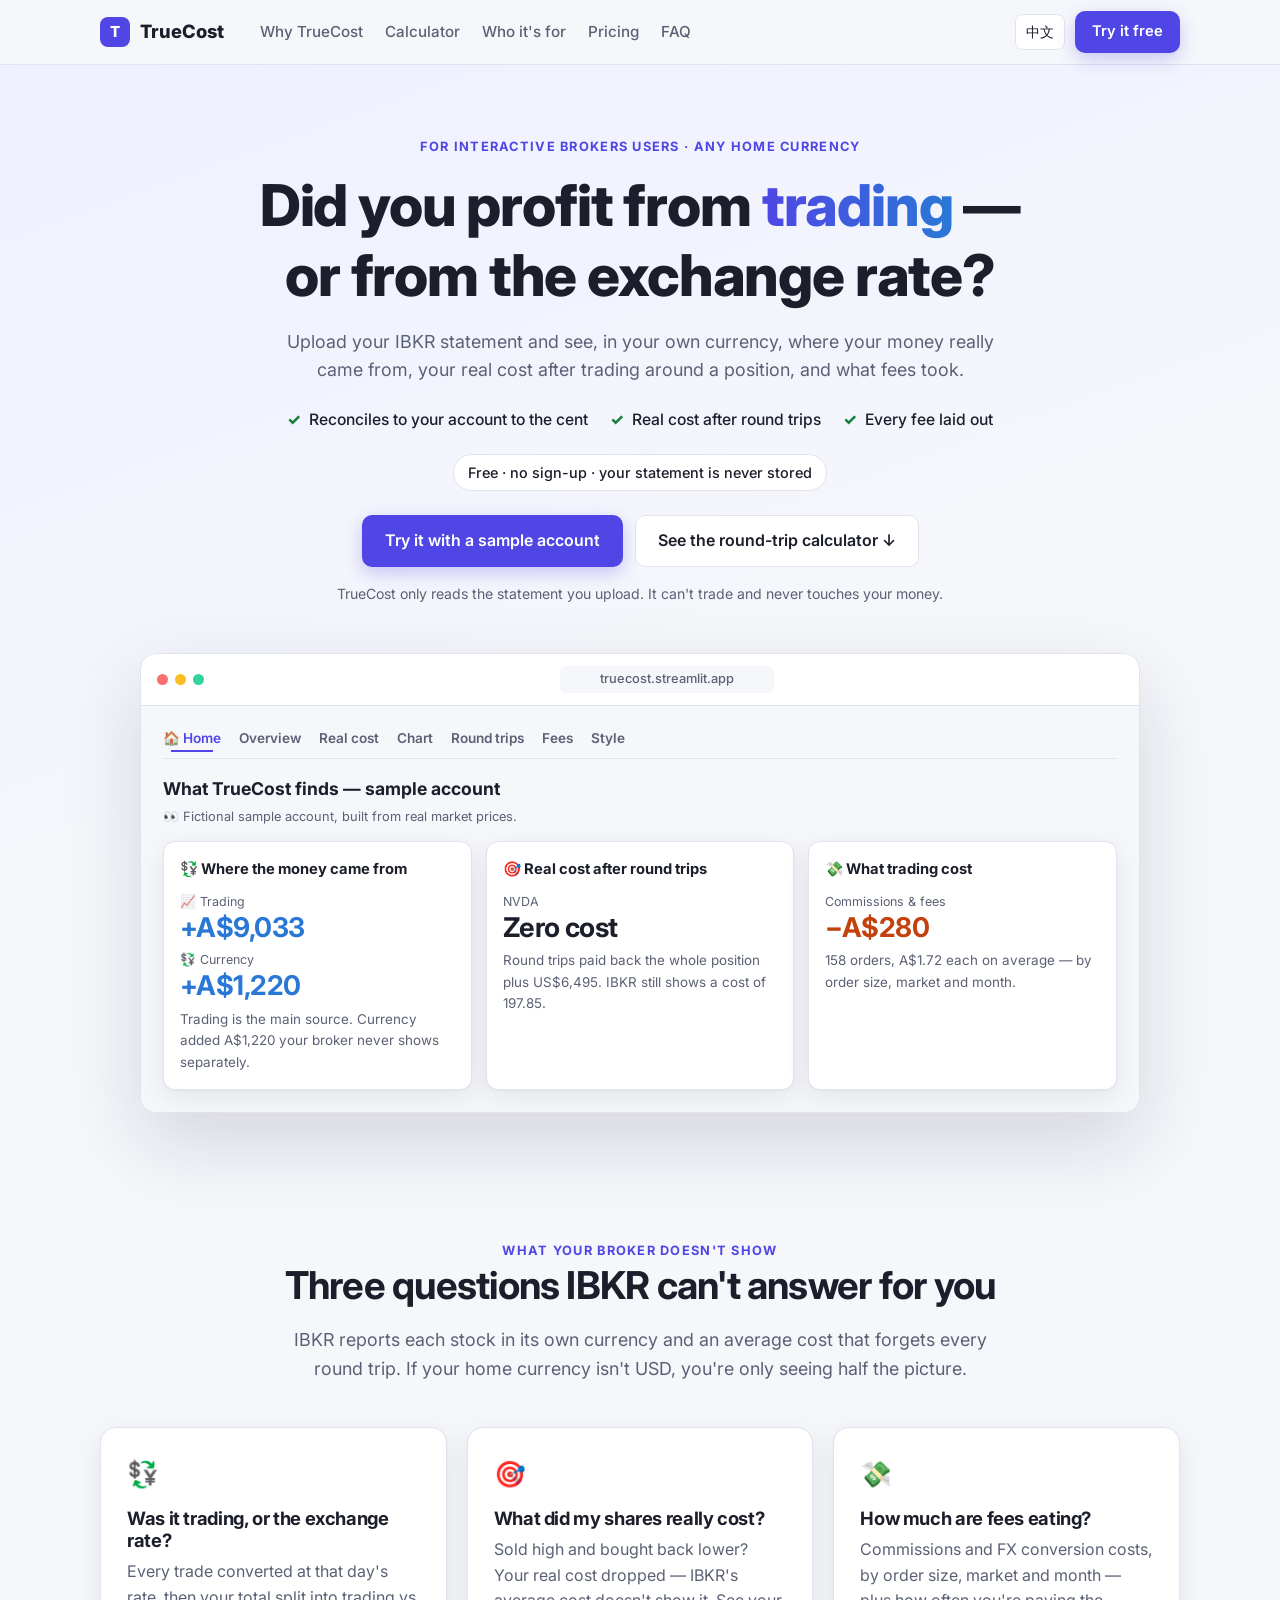
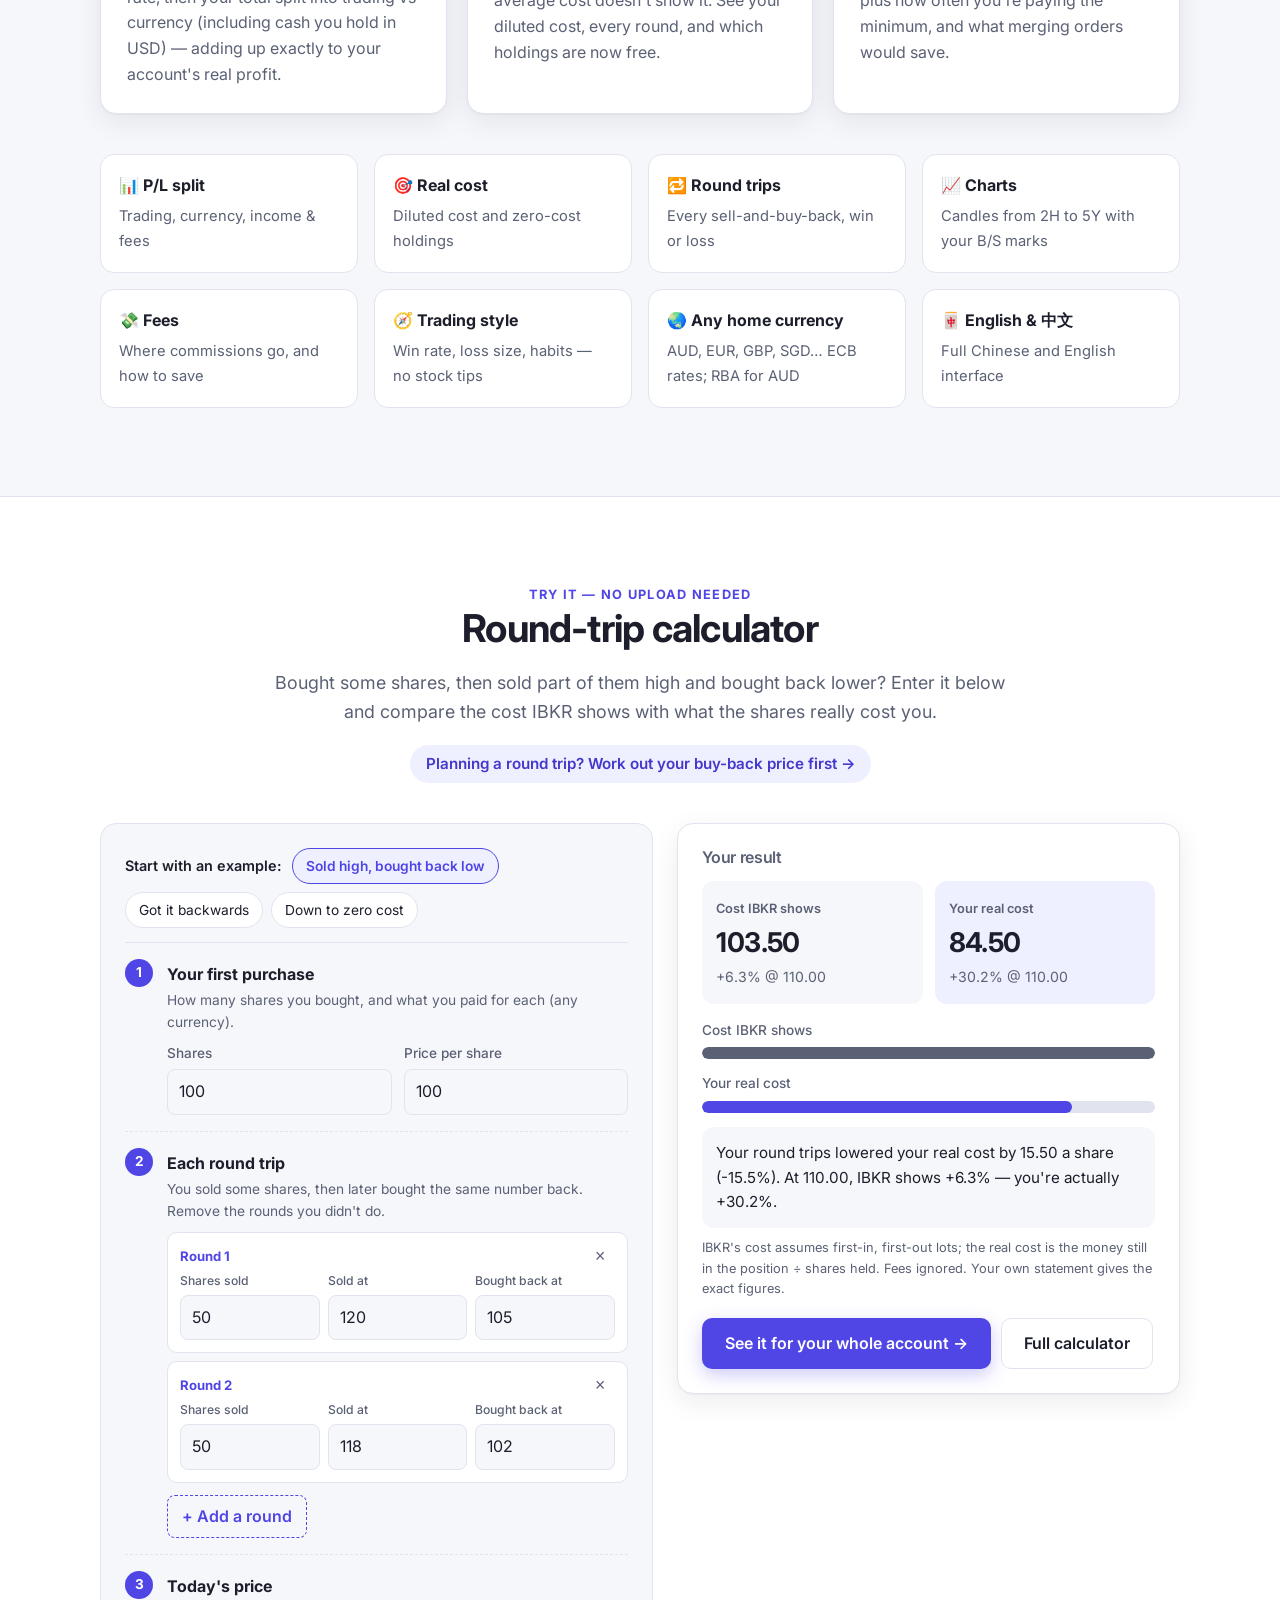
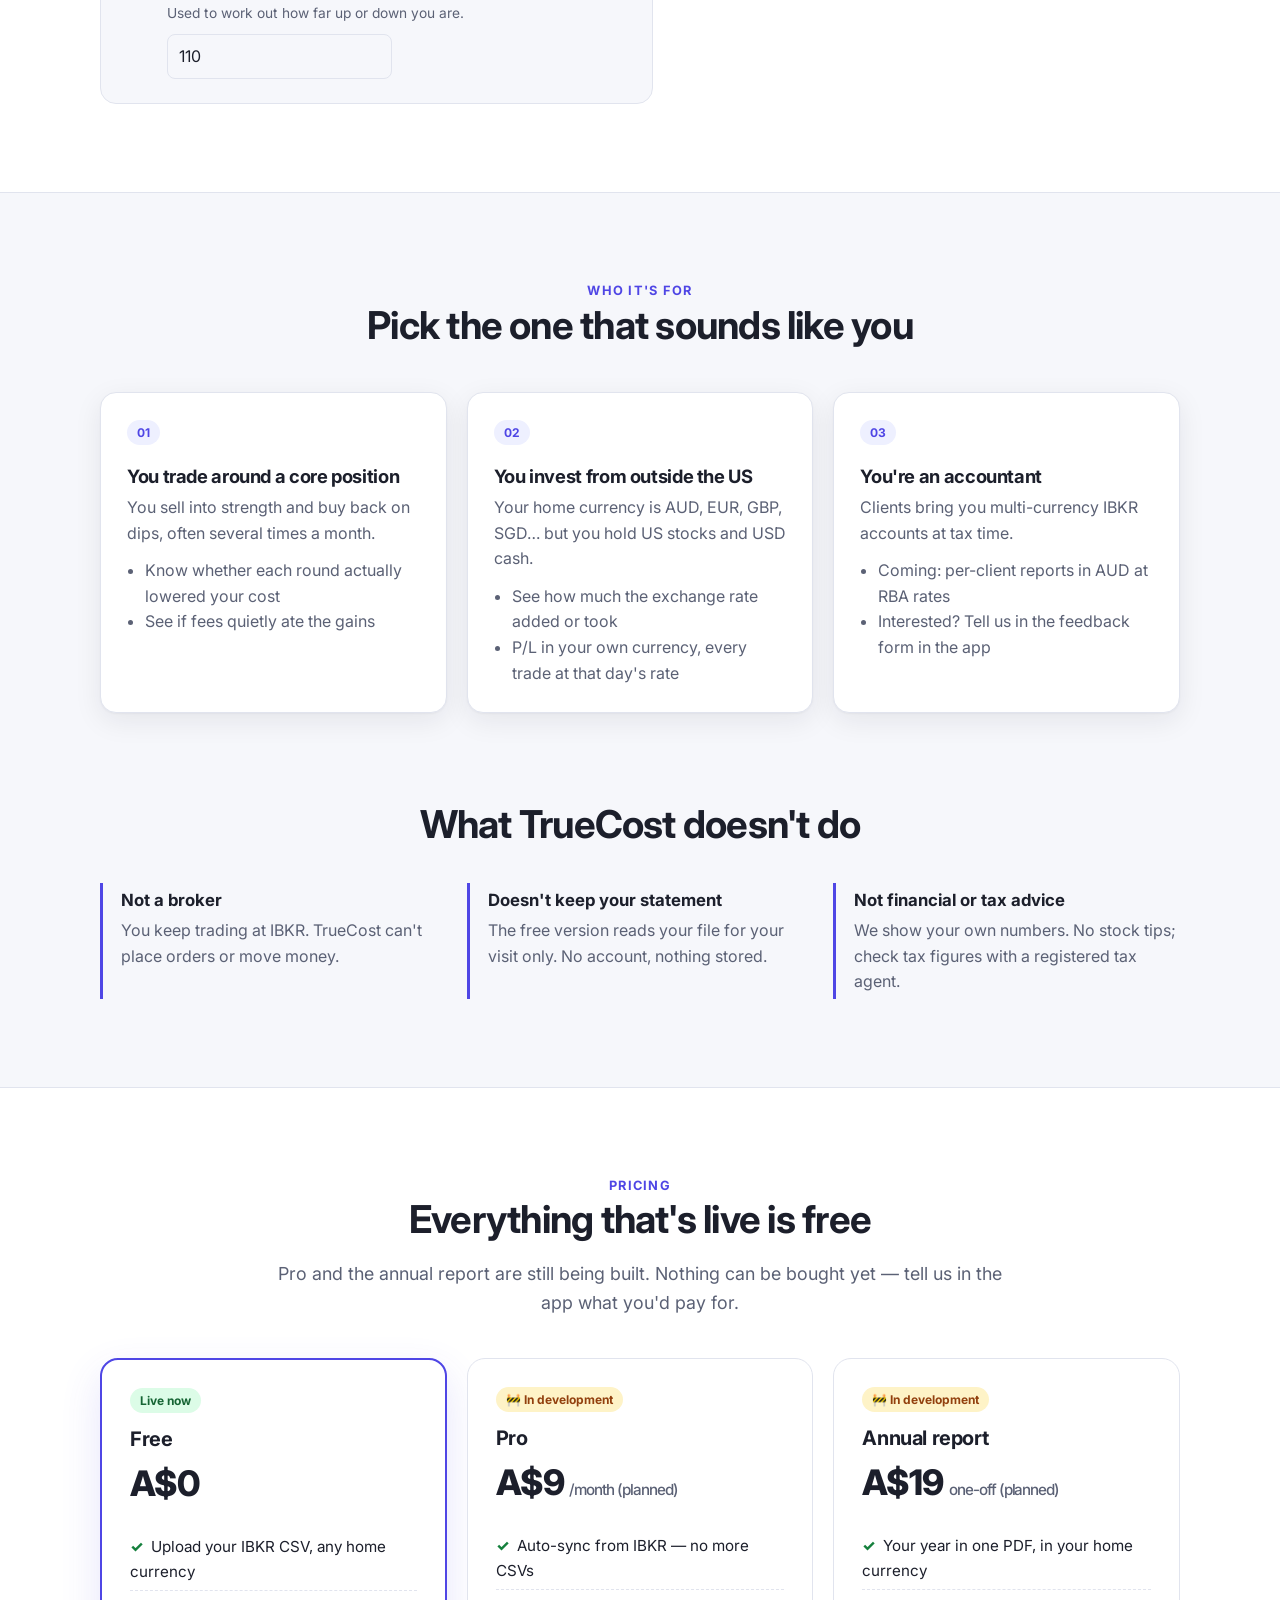
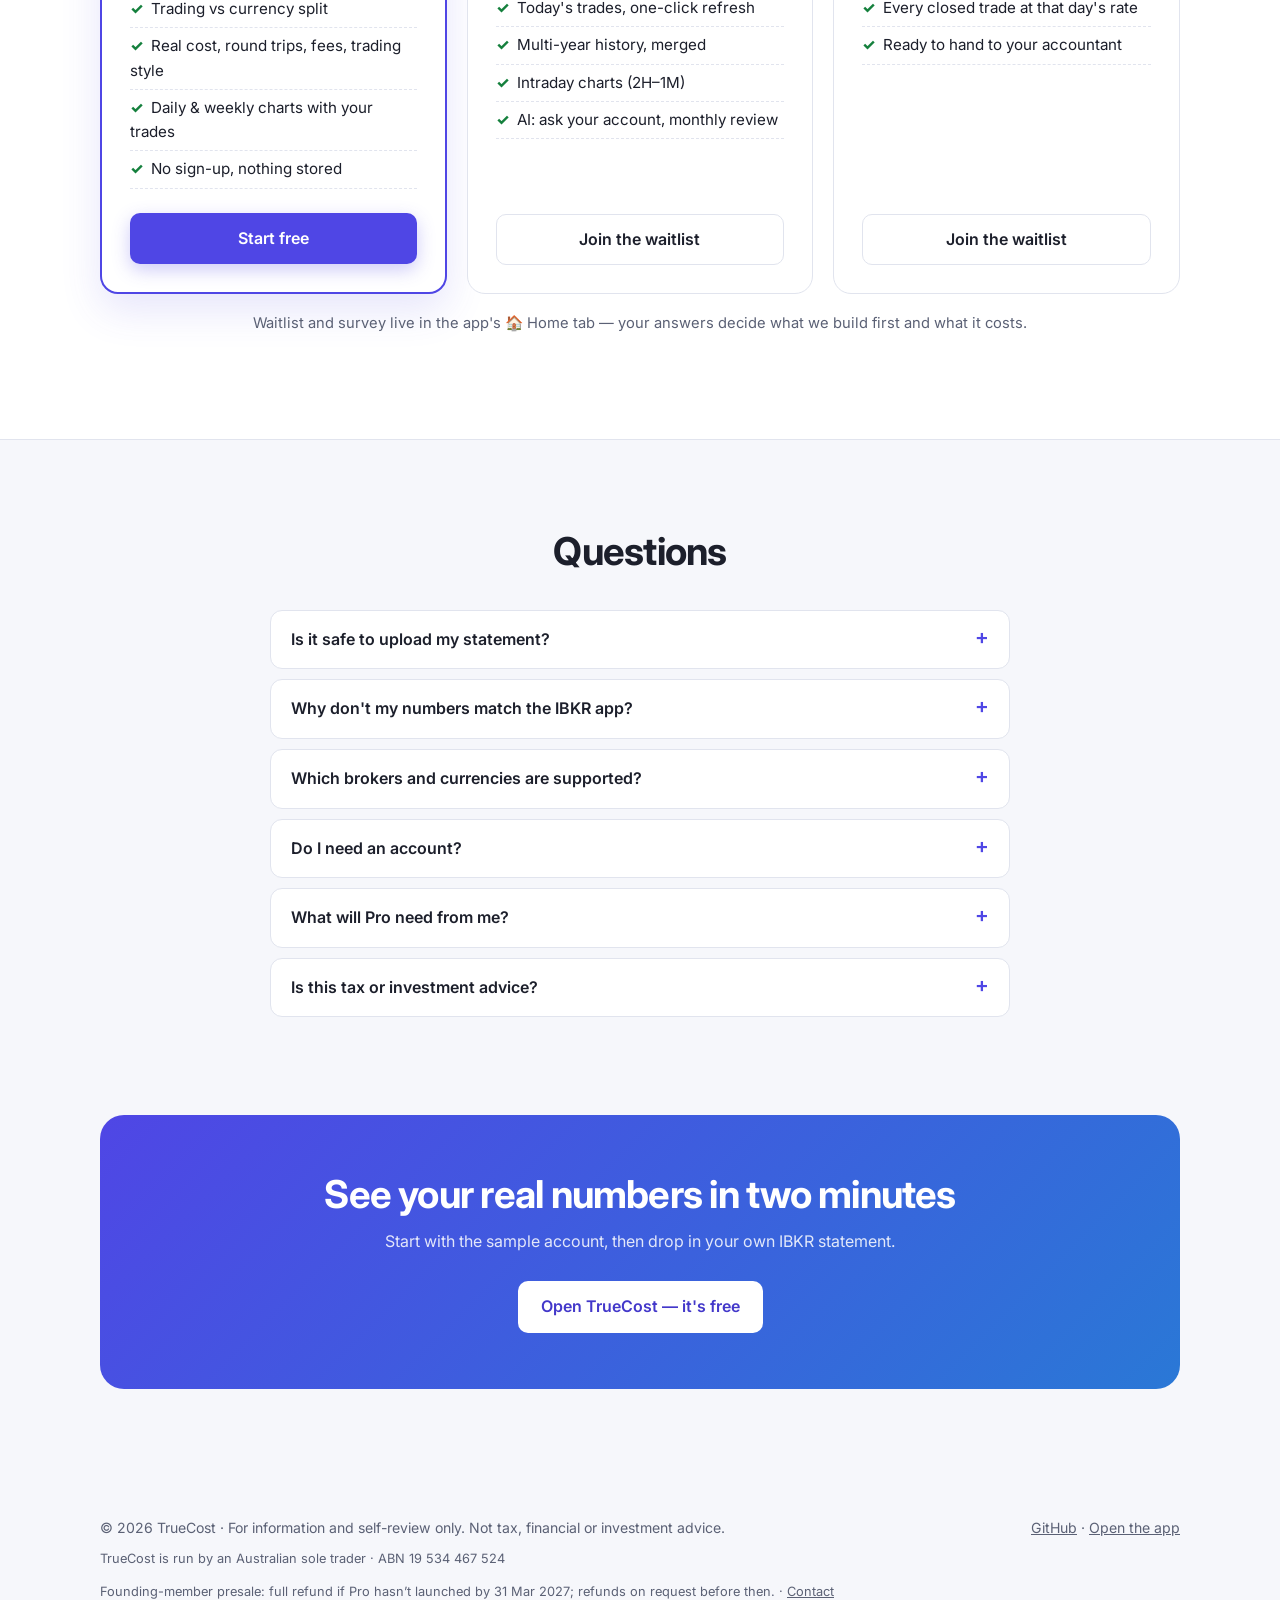
==== docs/index.html @ ea911478 "Site footer: seller ABN, presale refund terms and contact link Co-Authored-By: Claude Opus 5.5 <nore" ====
<!doctype html>
<html lang="en">
<head>
<meta charset="utf-8">
<meta name="viewport" content="width=device-width, initial-scale=1">
<title>TrueCost — your real IBKR profit, in your own currency</title>
<meta name="description" content="Upload your Interactive Brokers statement and see, in your home currency, whether your profit came from trading or the exchange rate, your real cost after trading around a position, and what fees cost you. Free, no sign-up.">
<link rel="icon" href="data:image/svg+xml,<svg xmlns='http://www.w3.org/2000/svg' viewBox='0 0 100 100'><rect width='100' height='100' rx='22' fill='%234f46e5'/><text x='50' y='68' font-size='54' font-family='Arial' font-weight='700' fill='white' text-anchor='middle'>T</text></svg>">
<link rel="preconnect" href="https://fonts.googleapis.com">
<link rel="preconnect" href="https://fonts.gstatic.com" crossorigin>
<link href="https://fonts.googleapis.com/css2?family=Inter:wght@400;500;600;700;800&display=swap" rel="stylesheet">
<link rel="stylesheet" href="style.css">
</head>
<body>

<nav>
  <div class="wrap">
    <a class="logo" href="#"><i>T</i>TrueCost</a>
    <div class="links">
      <a href="#why" data-t="nav_why"></a>
      <a href="#calculator" data-t="nav_calc"></a>
      <a href="#who" data-t="nav_who"></a>
      <a href="#pricing" data-t="nav_pricing"></a>
      <a href="#faq" data-t="nav_faq"></a>
    </div>
    <div class="nav-right">
      <button class="lang" id="lang" type="button" aria-label="Language">中文</button>
      <a class="btn btn-primary btn-sm app-link" href="https://truecost.streamlit.app" data-t="nav_cta"></a>
    </div>
  </div>
</nav>

<header class="hero center">
  <div class="wrap">
    <div class="eyebrow reveal" data-t="hero_eyebrow"></div>
    <h1 class="reveal" data-t="hero_title" data-html></h1>
    <p class="lead reveal" data-t="hero_sub"></p>
    <ul class="checks reveal">
      <li data-t="hero_c1"></li><li data-t="hero_c2"></li><li data-t="hero_c3"></li>
    </ul>
    <div class="badge reveal" data-t="hero_badge"></div>
    <div class="cta reveal">
      <a class="btn btn-primary app-link" href="https://truecost.streamlit.app" data-t="hero_cta"></a>
      <a class="btn btn-ghost" href="#calculator" data-t="hero_cta2"></a>
    </div>
    <div class="trust reveal" data-t="hero_trust"></div>

    <div class="mock reveal" aria-label="TrueCost screenshot">
      <div class="mock-bar"><span></span><span></span><span></span><b>truecost.streamlit.app</b></div>
      <div class="mock-body">
        <div class="mock-tabs"><span class="on" data-t="m_home"></span><span data-t="m_t1"></span><span data-t="m_t2"></span>
          <span data-t="m_t3"></span><span data-t="m_t4"></span><span data-t="m_t5"></span><span data-t="m_t6"></span></div>
        <div class="mock-title" data-t="m_title"></div>
        <div class="mock-note" data-t="m_note"></div>
        <div class="grid3">
          <div class="mcard float">
            <h4 data-t="m_c1"></h4>
            <div class="mlabel" data-t="m_trading"></div>
            <div class="mvalue pos"><span class="count" data-to="9033" data-prefix="+A$"></span></div>
            <div class="mlabel" data-t="m_fx"></div>
            <div class="mvalue pos"><span class="count" data-to="1220" data-prefix="+A$"></span></div>
            <div class="mtext" data-t="m_c1_line"></div>
          </div>
          <div class="mcard float" style="animation-delay:-2s">
            <h4 data-t="m_c2"></h4>
            <div class="mlabel">NVDA</div>
            <div class="mvalue" data-t="m_zero"></div>
            <div class="mtext" data-t="m_c2_line"></div>
          </div>
          <div class="mcard float" style="animation-delay:-4s">
            <h4 data-t="m_c3"></h4>
            <div class="mlabel" data-t="m_fees"></div>
            <div class="mvalue neg"><span class="count" data-to="280" data-prefix="−A$"></span></div>
            <div class="mtext" data-t="m_c3_line"></div>
          </div>
        </div>
      </div>
    </div>
  </div>
</header>

<section id="why">
  <div class="wrap center">
    <div class="eyebrow reveal" data-t="why_eyebrow"></div>
    <h2 class="reveal" data-t="why_title"></h2>
    <p class="lead reveal" data-t="why_sub"></p>
  </div>
  <div class="wrap">
    <div class="cards">
      <div class="card reveal"><div class="ico">💱</div><h3 data-t="p1_t"></h3><p data-t="p1_d"></p></div>
      <div class="card reveal"><div class="ico">🎯</div><h3 data-t="p2_t"></h3><p data-t="p2_d"></p></div>
      <div class="card reveal"><div class="ico">💸</div><h3 data-t="p3_t"></h3><p data-t="p3_d"></p></div>
    </div>
    <div class="feat reveal">
      <div><b data-t="f1_t"></b><span data-t="f1_d"></span></div>
      <div><b data-t="f2_t"></b><span data-t="f2_d"></span></div>
      <div><b data-t="f3_t"></b><span data-t="f3_d"></span></div>
      <div><b data-t="f4_t"></b><span data-t="f4_d"></span></div>
      <div><b data-t="f5_t"></b><span data-t="f5_d"></span></div>
      <div><b data-t="f6_t"></b><span data-t="f6_d"></span></div>
      <div><b data-t="f7_t"></b><span data-t="f7_d"></span></div>
      <div><b data-t="f8_t"></b><span data-t="f8_d"></span></div>
    </div>
  </div>
</section>

<section id="calculator" style="background: var(--card); border-top: 1px solid var(--line); border-bottom: 1px solid var(--line);">
  <div class="wrap center">
    <div class="eyebrow reveal" data-t="calc_eyebrow"></div>
    <h2 class="reveal" data-t="calc_title"></h2>
    <p class="lead reveal" data-t="calc_sub"></p>
    <p class="reveal" style="margin-top:14px"><a class="pill-link" href="calculator.html" data-where="calc_full_top" data-t="calc_full"></a></p>
  </div>
  <div class="wrap">
    <div class="calc reveal">
      <div class="panel" style="background: var(--bg); box-shadow: none;">
        <div class="presets">
          <span data-t="c_try"></span>
          <button class="chip on" type="button" data-preset="good" data-t="c_p_good"></button>
          <button class="chip" type="button" data-preset="bad" data-t="c_p_bad"></button>
          <button class="chip" type="button" data-preset="zero" data-t="c_p_zero"></button>
        </div>
        <div class="step">
          <div class="num">1</div>
          <div>
            <h4 data-t="c_s1"></h4><p class="hint" data-t="c_s1_hint"></p>
            <div class="row">
              <div><label for="n0" data-t="c_shares"></label><input id="n0" type="number" min="1" step="1" value="100"></div>
              <div><label for="p0" data-t="c_price"></label><input id="p0" type="number" min="0" step="0.01" value="100"></div>
            </div>
          </div>
        </div>
        <div class="step">
          <div class="num">2</div>
          <div>
            <h4 data-t="c_s2"></h4><p class="hint" data-t="c_s2_hint"></p>
            <div id="rounds"></div>
            <button class="add" id="add" type="button" data-t="c_add"></button>
          </div>
        </div>
        <div class="step">
          <div class="num">3</div>
          <div>
            <h4 data-t="c_s3"></h4><p class="hint" data-t="c_s3_hint"></p>
            <div class="row"><div><input id="now" type="number" min="0" step="0.01" value="110" aria-label="price now"></div><div></div></div>
          </div>
        </div>
      </div>
      <div class="panel result" id="calc-result" aria-live="polite">
        <h3 data-t="c_result"></h3>
        <div class="compare">
          <div><small data-t="c_ibkr"></small><strong id="r_ibkr"></strong><em id="r_ibkr_pct"></em></div>
          <div class="real"><small data-t="c_real"></small><strong id="r_real"></strong><em id="r_real_pct"></em></div>
        </div>
        <div class="bars">
          <label data-t="c_ibkr"></label><div class="bar"><i id="b_ibkr" style="background: var(--muted)"></i></div>
          <label data-t="c_real"></label><div class="bar"><i id="b_real" style="background: var(--accent)"></i></div>
        </div>
        <div class="say" id="r_say"></div>
        <div class="fine" data-t="c_fine"></div>
        <div class="cta-row"><a class="btn btn-primary app-link" href="https://truecost.streamlit.app" data-t="c_cta"></a>
          <a class="btn btn-ghost" href="calculator.html" data-where="calc_full" data-t="calc_full_btn"></a></div>
      </div>
    </div>
  </div>
</section>

<section id="who">
  <div class="wrap center">
    <div class="eyebrow reveal" data-t="who_eyebrow"></div>
    <h2 class="reveal" data-t="who_title"></h2>
  </div>
  <div class="wrap">
    <div class="cards">
      <div class="card persona reveal"><span class="tag">01</span><h3 data-t="w1_t"></h3><p data-t="w1_d"></p>
        <ul><li data-t="w1_a"></li><li data-t="w1_b"></li></ul></div>
      <div class="card persona reveal"><span class="tag">02</span><h3 data-t="w2_t"></h3><p data-t="w2_d"></p>
        <ul><li data-t="w2_a"></li><li data-t="w2_b"></li></ul></div>
      <div class="card persona reveal"><span class="tag">03</span><h3 data-t="w3_t"></h3><p data-t="w3_d"></p>
        <ul><li data-t="w3_a"></li><li data-t="w3_b"></li></ul></div>
    </div>
  </div>
</section>

<section style="padding-top: 0">
  <div class="wrap">
    <h2 class="reveal center" data-t="not_title"></h2>
    <div class="nots reveal">
      <div><b data-t="n1_t"></b><span data-t="n1_d"></span></div>
      <div><b data-t="n2_t"></b><span data-t="n2_d"></span></div>
      <div><b data-t="n3_t"></b><span data-t="n3_d"></span></div>
    </div>
  </div>
</section>

<section id="pricing" style="background: var(--card); border-top: 1px solid var(--line); border-bottom: 1px solid var(--line);">
  <div class="wrap center">
    <div class="eyebrow reveal" data-t="price_eyebrow"></div>
    <h2 class="reveal" data-t="price_title"></h2>
    <p class="lead reveal" data-t="price_sub"></p>
  </div>
  <div class="wrap">
    <div class="plans">
      <div class="plan main reveal">
        <span class="state live" data-t="s_live"></span>
        <h3 data-t="free_t"></h3>
        <div class="price">A$0</div>
        <ul><li data-t="free_1"></li><li data-t="free_2"></li><li data-t="free_3"></li><li data-t="free_4"></li><li data-t="free_5"></li></ul>
        <a class="btn btn-primary app-link" href="https://truecost.streamlit.app" data-t="free_cta"></a>
      </div>
      <div class="plan reveal">
        <span class="state soon" data-t="s_soon"></span>
        <h3 data-t="pro_t"></h3>
        <div class="price">A$9 <small data-t="pro_unit"></small></div>
        <ul><li data-t="pro_1"></li><li data-t="pro_2"></li><li data-t="pro_3"></li><li data-t="pro_4"></li><li data-t="pro_5"></li></ul>
        <a class="btn btn-ghost app-link" href="https://truecost.streamlit.app" data-t="soon_cta"></a>
      </div>
      <div class="plan reveal">
        <span class="state soon" data-t="s_soon"></span>
        <h3 data-t="rep_t"></h3>
        <div class="price">A$19 <small data-t="rep_unit"></small></div>
        <ul><li data-t="rep_1"></li><li data-t="rep_2"></li><li data-t="rep_3"></li></ul>
        <a class="btn btn-ghost app-link" href="https://truecost.streamlit.app" data-t="soon_cta"></a>
      </div>
    </div>
    <p class="soon-note reveal" data-t="price_note"></p>
  </div>
</section>

<section id="faq">
  <div class="wrap center"><h2 class="reveal" data-t="faq_title"></h2></div>
  <div class="wrap faq">
    <details class="reveal"><summary data-t="q1"></summary><p data-t="a1"></p></details>
    <details class="reveal"><summary data-t="q2"></summary><p data-t="a2"></p></details>
    <details class="reveal"><summary data-t="q3"></summary><p data-t="a3"></p></details>
    <details class="reveal"><summary data-t="q4"></summary><p data-t="a4"></p></details>
    <details class="reveal"><summary data-t="q5"></summary><p data-t="a5"></p></details>
    <details class="reveal"><summary data-t="q6"></summary><p data-t="a6"></p></details>
  </div>
</section>

<section style="padding-top: 0">
  <div class="wrap">
    <div class="final reveal">
      <h2 data-t="final_title"></h2>
      <p data-t="final_sub"></p>
      <a class="btn app-link" href="https://truecost.streamlit.app" data-t="final_cta"></a>
    </div>
  </div>
</section>

<div class="mini" id="mini" aria-hidden="true">
  <span>IBKR <b id="mini_ibkr"></b> → <span data-t="mini_real"></span> <b id="mini_real"></b></span>
  <a href="#calc-result" data-t="mini_see"></a>
</div>

<footer>
  <div class="wrap">
    <span>© 2026 TrueCost · <span data-t="foot_disclaimer"></span></span>
    <span><a href="https://github.com/chuanyesama/truecost">GitHub</a> · <a class="app-link" href="https://truecost.streamlit.app" data-t="foot_app"></a></span>
  </div>
  <div class="wrap seller">
    <span data-t="foot_seller"></span>
    <span><span data-t="foot_refund"></span> · <a href="https://github.com/chuanyesama/truecost/issues" data-t="foot_contact"></a></span>
  </div>
</footer>

<script src="track.js"></script>
<script src="review.js"></script>
<script>
const T = {
  en: {
    nav_why: "Why TrueCost", nav_calc: "Calculator", nav_who: "Who it's for", nav_pricing: "Pricing", nav_faq: "FAQ",
    nav_cta: "Try it free",
    hero_eyebrow: "For Interactive Brokers users · any home currency",
    hero_title: "Did you profit from <em>trading</em> — or from the exchange rate?",
    hero_sub: "Upload your IBKR statement and see, in your own currency, where your money really came from, your real cost after trading around a position, and what fees took.",
    hero_c1: "Reconciles to your account to the cent", hero_c2: "Real cost after round trips", hero_c3: "Every fee laid out",
    hero_badge: "Free · no sign-up · your statement is never stored",
    hero_cta: "Try it with a sample account", hero_cta2: "See the round-trip calculator ↓",
    hero_trust: "TrueCost only reads the statement you upload. It can't trade and never touches your money.",
    m_home: "🏠 Home", m_t1: "Overview", m_t2: "Real cost", m_t3: "Chart", m_t4: "Round trips", m_t5: "Fees", m_t6: "Style",
    m_title: "What TrueCost finds — sample account", m_note: "👀 Fictional sample account, built from real market prices.",
    m_c1: "💱 Where the money came from", m_trading: "📈 Trading", m_fx: "💱 Currency",
    m_c1_line: "Trading is the main source. Currency added A$1,220 your broker never shows separately.",
    m_c2: "🎯 Real cost after round trips", m_zero: "Zero cost",
    m_c2_line: "Round trips paid back the whole position plus US$6,495. IBKR still shows a cost of 197.85.",
    m_c3: "💸 What trading cost", m_fees: "Commissions & fees",
    m_c3_line: "158 orders, A$1.72 each on average — by order size, market and month.",
    why_eyebrow: "What your broker doesn't show",
    why_title: "Three questions IBKR can't answer for you",
    why_sub: "IBKR reports each stock in its own currency and an average cost that forgets every round trip. If your home currency isn't USD, you're only seeing half the picture.",
    p1_t: "Was it trading, or the exchange rate?",
    p1_d: "Every trade converted at that day's rate, then your total split into trading vs currency (including cash you hold in USD) — adding up exactly to your account's real profit.",
    p2_t: "What did my shares really cost?",
    p2_d: "Sold high and bought back lower? Your real cost dropped — IBKR's average cost doesn't show it. See your diluted cost, every round, and which holdings are now free.",
    p3_t: "How much are fees eating?",
    p3_d: "Commissions and FX conversion costs, by order size, market and month — plus how often you're paying the minimum, and what merging orders would save.",
    f1_t: "📊 P/L split", f1_d: "Trading, currency, income & fees",
    f2_t: "🎯 Real cost", f2_d: "Diluted cost and zero-cost holdings",
    f3_t: "🔁 Round trips", f3_d: "Every sell-and-buy-back, win or loss",
    f4_t: "📈 Charts", f4_d: "Candles from 2H to 5Y with your B/S marks",
    f5_t: "💸 Fees", f5_d: "Where commissions go, and how to save",
    f6_t: "🧭 Trading style", f6_d: "Win rate, loss size, habits — no stock tips",
    f7_t: "🌏 Any home currency", f7_d: "AUD, EUR, GBP, SGD… ECB rates; RBA for AUD",
    f8_t: "🀄 English & 中文", f8_d: "Full Chinese and English interface",
    calc_eyebrow: "Try it — no upload needed",
    calc_title: "Round-trip calculator",
    calc_sub: "Bought some shares, then sold part of them high and bought back lower? Enter it below and compare the cost IBKR shows with what the shares really cost you.",
    calc_full: "Planning a round trip? Work out your buy-back price first →", calc_full_btn: "Full calculator",
    who_eyebrow: "Who it's for", who_title: "Pick the one that sounds like you",
    w1_t: "You trade around a core position", w1_d: "You sell into strength and buy back on dips, often several times a month.",
    w1_a: "Know whether each round actually lowered your cost", w1_b: "See if fees quietly ate the gains",
    w2_t: "You invest from outside the US", w2_d: "Your home currency is AUD, EUR, GBP, SGD… but you hold US stocks and USD cash.",
    w2_a: "See how much the exchange rate added or took", w2_b: "P/L in your own currency, every trade at that day's rate",
    w3_t: "You're an accountant", w3_d: "Clients bring you multi-currency IBKR accounts at tax time.",
    w3_a: "Coming: per-client reports in AUD at RBA rates", w3_b: "Interested? Tell us in the feedback form in the app",
    not_title: "What TrueCost doesn't do",
    n1_t: "Not a broker", n1_d: "You keep trading at IBKR. TrueCost can't place orders or move money.",
    n2_t: "Doesn't keep your statement", n2_d: "The free version reads your file for your visit only. No account, nothing stored.",
    n3_t: "Not financial or tax advice", n3_d: "We show your own numbers. No stock tips; check tax figures with a registered tax agent.",
    price_eyebrow: "Pricing", price_title: "Everything that's live is free",
    price_sub: "Pro and the annual report are still being built. Nothing can be bought yet — tell us in the app what you'd pay for.",
    s_live: "Live now", s_soon: "🚧 In development",
    free_t: "Free", free_1: "Upload your IBKR CSV, any home currency", free_2: "Trading vs currency split",
    free_3: "Real cost, round trips, fees, trading style", free_4: "Daily & weekly charts with your trades", free_5: "No sign-up, nothing stored",
    free_cta: "Start free",
    pro_t: "Pro", pro_unit: "/month (planned)",
    pro_1: "Auto-sync from IBKR — no more CSVs", pro_2: "Today's trades, one-click refresh", pro_3: "Multi-year history, merged",
    pro_4: "Intraday charts (2H–1M)", pro_5: "AI: ask your account, monthly review",
    rep_t: "Annual report", rep_unit: "one-off (planned)",
    rep_1: "Your year in one PDF, in your home currency", rep_2: "Every closed trade at that day's rate", rep_3: "Ready to hand to your accountant",
    soon_cta: "Join the waitlist",
    price_note: "Waitlist and survey live in the app's 🏠 Home tab — your answers decide what we build first and what it costs.",
    faq_title: "Questions",
    q1: "Is it safe to upload my statement?",
    a1: "The free version never stores your file: it's read in memory for your visit and the temporary file is deleted straight away. Anonymous usage counts (no amounts, symbols or account numbers) help us improve it.",
    q2: "Why don't my numbers match the IBKR app?",
    a2: "IBKR shows profit in each stock's own currency and an average cost that ignores round trips. TrueCost converts every trade at that day's rate into your home currency — and checks the total against your account's actual profit.",
    q3: "Which brokers and currencies are supported?",
    a3: "Interactive Brokers only, on purpose: one broker, done properly. Any base currency (AUD, USD, EUR, GBP, SGD…), stocks and ETFs in US, European, Nordic and Asian markets.",
    q4: "Do I need an account?",
    a4: "No. Download your Activity Statement (CSV) from the IBKR portal, upload it, done. Pro will need an account because it syncs automatically.",
    q5: "What will Pro need from me?",
    a5: "A one-time setup of about five minutes: create two Flex Queries and a read-only Flex token in the IBKR portal, then paste them into TrueCost. A Flex token can only read reports — it can't trade or move money.",
    q6: "Is this tax or investment advice?",
    a6: "No. TrueCost is a calculator for reviewing your own trading. For your tax return, have a registered tax agent check the figures.",
    final_title: "See your real numbers in two minutes",
    final_sub: "Start with the sample account, then drop in your own IBKR statement.",
    final_cta: "Open TrueCost — it's free",
    foot_disclaimer: "For information and self-review only. Not tax, financial or investment advice.",
    foot_app: "Open the app",
    foot_seller: "TrueCost is run by an Australian sole trader · ABN 19 534 467 524", foot_refund: "Founding-member presale: full refund if Pro hasn’t launched by 31 Mar 2027; refunds on request before then.", foot_contact: "Contact",
  },
  zh: {
    nav_why: "为什么用", nav_calc: "做 T 计算器", nav_who: "适合谁", nav_pricing: "价格", nav_faq: "常见问题",
    nav_cta: "免费试用",
    hero_eyebrow: "为盈透证券（IBKR）用户打造 · 支持任何本币",
    hero_title: "你在 IBKR 赚的钱，是<em>交易赚的</em>，还是汇率给的？",
    hero_sub: "上传 IBKR 对账单，用你的本币看清：钱到底从哪来、做 T 之后的真实成本、佣金吃掉了多少。",
    hero_c1: "和账户实际盈亏对到每一分", hero_c2: "做 T 后的真实成本", hero_c3: "每一笔费用摊开看",
    hero_badge: "免费 · 不用注册 · 不保存你的对账单",
    hero_cta: "用示例账户试试", hero_cta2: "试试做 T 计算器 ↓",
    hero_trust: "TrueCost 只读取你上传的对账单，不能下单，也从不碰你的钱。",
    m_home: "🏠 首页", m_t1: "总览", m_t2: "真实成本", m_t3: "K线图", m_t4: "做T记录", m_t5: "费用", m_t6: "交易风格",
    m_title: "TrueCost 能发现什么——示例账户", m_note: "👀 虚构的示例账户，用真实行情生成。",
    m_c1: "💱 钱从哪来", m_trading: "📈 交易", m_fx: "💱 汇率",
    m_c1_line: "交易是主要来源；汇率另外带来了 A$1,220，券商从不单独显示。",
    m_c2: "🎯 做 T 之后的真实成本", m_zero: "零成本持股",
    m_c2_line: "做 T 已经把本金全部赚回，还多赚 US$6,495。IBKR 却仍显示成本 197.85。",
    m_c3: "💸 交易花了多少钱", m_fees: "佣金与费用",
    m_c3_line: "共 158 笔订单，平均每笔 A$1.72；按订单大小、市场、月份拆开看。",
    why_eyebrow: "券商没告诉你的",
    why_title: "IBKR 回答不了的三个问题",
    why_sub: "IBKR 按每只股票自己的币种显示盈亏，平均成本也不算做 T 的盈亏。如果你的本币不是美元，你只看到了一半。",
    p1_t: "是交易赚的，还是汇率给的？",
    p1_d: "每笔交易按当天汇率换算成本币，再把总盈亏拆成交易和汇率两部分（包括你手里的美元现金）——加起来正好等于账户的实际盈亏。",
    p2_t: "我的股票到底多少钱买的？",
    p2_d: "高抛低吸之后，你的真实成本已经降了，IBKR 的平均成本却看不出来。这里能看到摊薄成本、每一轮做 T 的结果，以及哪些已经是零成本持股。",
    p3_t: "佣金吃掉了多少？",
    p3_d: "佣金和换汇成本按订单大小、市场、月份拆开看，还能看到多少笔付的是最低佣金、合并下单能省多少。",
    f1_t: "📊 盈亏拆解", f1_d: "交易、汇率、收入与费用",
    f2_t: "🎯 真实成本", f2_d: "摊薄成本与零成本持股",
    f3_t: "🔁 做 T 记录", f3_d: "每一轮先卖后买，赚还是亏",
    f4_t: "📈 K 线图", f4_d: "2 小时到 5 年，标出你的每笔买卖",
    f5_t: "💸 费用透视", f5_d: "佣金花在哪、怎么省",
    f6_t: "🧭 交易风格", f6_d: "胜率、亏损幅度、交易习惯——不荐股",
    f7_t: "🌏 任何本币", f7_d: "澳元、欧元、英镑、新元……ECB 汇率；澳元可选 RBA",
    f8_t: "🀄 中文 & English", f8_d: "完整的中英文界面",
    calc_eyebrow: "不用上传，直接试",
    calc_title: "做 T 成本计算器",
    calc_sub: "先买了一批，后来高位卖出一部分、低位再买回来？填进来，对比 IBKR 显示的成本和你真实的成本。",
    calc_full: "做 T 之前想先算好买回价？打开完整计算器 →", calc_full_btn: "完整计算器",
    who_eyebrow: "适合谁", who_title: "选一个最像你的",
    w1_t: "你经常做 T", w1_d: "在底仓上高抛低吸，一个月可能来回好几次。",
    w1_a: "知道每一轮是不是真的降低了成本", w1_b: "看看佣金是不是悄悄吃掉了利润",
    w2_t: "你在美国以外投资", w2_d: "本币是澳元、欧元、英镑、新元……手里却是美股和美元现金。",
    w2_a: "看清汇率帮你赚了还是亏了多少", w2_b: "用本币算盈亏，每笔交易按当天汇率",
    w3_t: "你是会计 / 税务代理", w3_d: "报税季总有客户拿着多币种的 IBKR 账户来找你。",
    w3_a: "规划中：按 RBA 汇率出澳元的客户报告", w3_b: "有兴趣？在网站的「💬 提意见」里告诉我们",
    not_title: "TrueCost 不做什么",
    n1_t: "不是券商", n1_d: "你继续在 IBKR 交易。TrueCost 不能下单，也不能转账。",
    n2_t: "不保存你的对账单", n2_d: "免费版只在本次访问中读取文件，不用注册，什么都不保存。",
    n3_t: "不提供投资或税务建议", n3_d: "只展示你自己的数字，不荐股；报税数字请让注册税务师核对。",
    price_eyebrow: "价格", price_title: "已上线的功能全部免费",
    price_sub: "专业版和年度报告还在开发中，暂时不能购买——欢迎在网站里告诉我们你愿意为什么付费。",
    s_live: "已上线", s_soon: "🚧 开发中",
    free_t: "免费版", free_1: "上传 IBKR CSV，支持任何本币", free_2: "交易 vs 汇率拆分",
    free_3: "真实成本、做 T、费用、交易风格", free_4: "日线、周线 K 线 + 你的买卖点", free_5: "不用注册，不保存数据",
    free_cta: "免费开始",
    pro_t: "专业版", pro_unit: "/月（计划）",
    pro_1: "从 IBKR 自动同步，不用再下载 CSV", pro_2: "当天交易，一键刷新", pro_3: "多年历史自动合并",
    pro_4: "分钟级 K 线（2H–1M）", pro_5: "AI：问你的账户、每月复盘",
    rep_t: "年度报告", rep_unit: "一次性（计划）",
    rep_1: "一整年浓缩成一份本币 PDF", rep_2: "每笔平仓按当天汇率换算", rep_3: "可以直接交给会计师",
    soon_cta: "加入等候名单",
    price_note: "等候名单和 30 秒问卷在网站的「🏠 首页」——你的回答决定我们先做什么、定什么价。",
    faq_title: "常见问题",
    q1: "上传对账单安全吗？",
    a1: "免费版从不保存你的文件：只在本次访问的内存里读取，临时文件立即删除。我们只统计匿名使用情况（不记录金额、股票代码或账户号码），用来改进产品。",
    q2: "为什么和 IBKR App 里的数字不一样？",
    a2: "IBKR 按每只股票自己的币种显示盈亏，平均成本也不算做 T。TrueCost 把每笔交易按当天汇率换算成你的本币，并且和账户的实际盈亏核对。",
    q3: "支持哪些券商和币种？",
    a3: "只支持盈透证券（IBKR），这是故意的：只做一家，做到最好。支持任何基础货币（澳元、美元、欧元、英镑、新元……），美股、欧股、北欧和亚洲市场的股票和 ETF。",
    q4: "需要注册吗？",
    a4: "不需要。在 IBKR 网页版下载活动对账单（CSV），上传就行。专业版需要账户，因为它会自动同步。",
    q5: "专业版需要我做什么设置？",
    a5: "一次性设置，大约 5 分钟：在 IBKR 网页版建两个 Flex 查询和一个只读的 Flex token，粘贴到 TrueCost。Flex token 只能读取报表，不能下单，也不能转账。",
    q6: "这算投资或税务建议吗？",
    a6: "不算。TrueCost 是帮你复盘自己交易的计算工具。报税时请让注册税务师核对数字。",
    final_title: "两分钟看清你的真实数字",
    final_sub: "先看看示例账户，再上传你自己的 IBKR 对账单。",
    final_cta: "打开 TrueCost——免费",
    foot_disclaimer: "仅供参考和复盘，不构成税务、财务或投资建议。",
    foot_app: "打开网站",
    foot_seller: "TrueCost 由澳大利亚个体经营者运营 · ABN 19 534 467 524", foot_refund: "创始会员预售：如 Pro 未在 2027-03-31 前上线，全额退款；上线前也可随时申请退款。", foot_contact: "联系我们",
  },
};

for (const l of ["en", "zh"]) Object.assign(T[l], CT[l]);
const APP = "https://truecost.streamlit.app";
const forced = new URLSearchParams(location.search).get("theme");  // ?theme=light for screenshots
if (forced === "light") document.documentElement.dataset.theme = "light";
let lang = (() => {
  const q = new URLSearchParams(location.search).get("lang");
  if (q === "zh" || q === "en") return q;
  try { const s = localStorage.getItem("tc-lang"); if (s) return s; } catch (e) {}
  return (navigator.language || "").toLowerCase().startsWith("zh") ? "zh" : "en";
})();

function fill(s, vars) { return s.replace(/\{(\w+)\}/g, (_, k) => vars[k]); }

function render() {
  const d = T[lang];
  document.documentElement.lang = lang === "zh" ? "zh-CN" : "en";
  document.querySelectorAll("[data-t]").forEach(el => {
    const v = d[el.dataset.t];
    if (v === undefined) return;
    if (el.hasAttribute("data-html")) el.innerHTML = v; else el.textContent = v;
  });
  document.querySelectorAll(".app-link").forEach(a => a.href = `${APP}/?lang=${lang}&src=site`);
  document.getElementById("lang").textContent = lang === "zh" ? "English" : "中文";
  document.title = lang === "zh" ? "TrueCost — 用本币看清你在 IBKR 的真实盈亏" : "TrueCost — your real IBKR profit, in your own currency";
  calc();
}

document.getElementById("lang").addEventListener("click", () => {
  lang = lang === "zh" ? "en" : "zh";
  try { localStorage.setItem("tc-lang", lang); } catch (e) {}
  render();
  tcTrack("lang_switch", { to: lang });
});


/* ---------- motion ---------- */
const io = "IntersectionObserver" in window ? new IntersectionObserver(entries => {
  entries.forEach(e => {
    if (!e.isIntersecting) return;
    e.target.classList.add("in");
    e.target.querySelectorAll(".count").forEach(countUp);
    io.unobserve(e.target);
  });
}, { threshold: 0.12 }) : null;
document.querySelectorAll(".reveal").forEach(el => io ? io.observe(el) : el.classList.add("in"));
if (!io) document.querySelectorAll(".count").forEach(c => c.textContent = c.dataset.prefix + Number(c.dataset.to).toLocaleString("en-AU"));

function countUp(el) {
  const to = Number(el.dataset.to), pre = el.dataset.prefix;
  if (matchMedia("(prefers-reduced-motion: reduce)").matches) { el.textContent = pre + to.toLocaleString("en-AU"); return; }
  const t0 = performance.now(), dur = 1200;
  const step = t => {
    const k = Math.min(1, (t - t0) / dur), e = 1 - Math.pow(1 - k, 3);
    el.textContent = pre + Math.round(to * e).toLocaleString("en-AU");
    if (k < 1) requestAnimationFrame(step);
  };
  requestAnimationFrame(step);
}

initReview();
render();
</script>
</body>
</html>
---- docs/style.css ----
:root {
  --bg: #f6f7fb; --card: #ffffff; --ink: #1c1f2b; --muted: #5b6175; --line: #e1e4ee;
  --accent: #4f46e5; --accent-2: #4338ca; --accent-soft: #eef0ff;
  --pos: #2a78d6; --neg: #c2410c; --ok: #15803d;
  --shadow: 0 1px 2px rgba(20,24,40,.04), 0 8px 28px rgba(20,24,40,.08);
  --hero: linear-gradient(160deg, #eef0ff 0%, #f6f7fb 55%);
}
@media (prefers-color-scheme: dark) {
  :root:not([data-theme="light"]) {
    --bg: #0f1118; --card: #171a26; --ink: #e6e8f0; --muted: #9aa0b4; --line: #2a2e3f;
    --accent: #818cf8; --accent-2: #a5b4fc; --accent-soft: #1e1b4b;
    --pos: #60a5fa; --neg: #fb923c; --ok: #4ade80;
    --shadow: none; --hero: linear-gradient(160deg, #1b1a3a 0%, #0f1118 60%);
  }
}
* { box-sizing: border-box; }
html { scroll-behavior: smooth; overflow-x: clip; }
body { margin: 0; background: var(--bg); color: var(--ink); line-height: 1.6;
       font-family: Inter, "PingFang SC", "Microsoft YaHei", "Noto Sans SC", system-ui, sans-serif;
       -webkit-font-smoothing: antialiased; }
a { color: var(--accent-2); }
.wrap { max-width: 1120px; margin: 0 auto; padding: 0 20px; }
section { padding: 88px 0; }
h1, h2, h3 { line-height: 1.2; letter-spacing: -0.02em; margin: 0; }
h2 { font-size: clamp(1.7rem, 3.4vw, 2.4rem); }
.eyebrow { color: var(--accent); font-weight: 700; font-size: .8rem; letter-spacing: .1em; text-transform: uppercase; }
.lead { color: var(--muted); font-size: 1.12rem; max-width: 46rem; }
.center { text-align: center; } .center .lead { margin-left: auto; margin-right: auto; }

/* nav */
nav { position: sticky; top: 0; z-index: 20; background: color-mix(in srgb, var(--bg) 85%, transparent);
      backdrop-filter: blur(10px); border-bottom: 1px solid var(--line); }
nav .wrap { display: flex; align-items: center; gap: 24px; height: 64px; }
.logo { display: flex; align-items: center; gap: 10px; font-weight: 800; font-size: 1.15rem; color: var(--ink); text-decoration: none; }
.logo i { width: 30px; height: 30px; border-radius: 8px; background: var(--accent); color: #fff; display: grid;
          place-items: center; font-style: normal; font-size: .95rem; }
.links { display: flex; gap: 22px; margin-left: 12px; }
.links a { color: var(--muted); text-decoration: none; font-weight: 500; font-size: .95rem; }
.links a:hover { color: var(--ink); }
.nav-right { margin-left: auto; display: flex; gap: 10px; align-items: center; }
.lang { border: 1px solid var(--line); background: var(--card); color: var(--ink); border-radius: 8px;
        padding: 6px 10px; font: inherit; font-size: .88rem; cursor: pointer; }
.btn { display: inline-flex; align-items: center; gap: 8px; border-radius: 10px; padding: 12px 22px; font-weight: 600;
       text-decoration: none; font-size: 1rem; border: 1px solid transparent; white-space: nowrap; transition: transform .15s, box-shadow .15s, background .15s; }
.btn-primary { background: var(--accent); color: #fff; box-shadow: 0 6px 18px rgba(79,70,229,.28); }
.btn-primary:hover { transform: translateY(-1px); box-shadow: 0 10px 24px rgba(79,70,229,.34); }
.btn-ghost { background: var(--card); color: var(--ink); border-color: var(--line); }
.btn-ghost:hover { border-color: var(--accent); }
.btn-sm { padding: 8px 16px; font-size: .92rem; }
@media (max-width: 860px) { .links { display: none; } }
@media (max-width: 420px) {
  nav .wrap { gap: 10px; padding: 0 14px; }
  .logo { font-size: 1.05rem; gap: 8px; }
  .lang { padding: 5px 8px; }
  .btn-sm { padding: 7px 12px; }
}

/* hero */
.hero { background: var(--hero); padding: 72px 0 40px; }
.hero h1 { font-size: clamp(2.1rem, 5.2vw, 3.6rem); font-weight: 800; max-width: 880px; margin: 14px auto 0; text-wrap: balance; }
.hero h1 em { font-style: normal; white-space: nowrap;background: linear-gradient(90deg, var(--accent), #2a78d6);
              -webkit-background-clip: text; background-clip: text; color: transparent; }
.hero .lead { margin-top: 18px; }
.checks { display: flex; flex-wrap: wrap; gap: 10px 22px; justify-content: center; margin: 22px 0 0; padding: 0; list-style: none; }
.checks li { color: var(--ink); font-weight: 500; font-size: .98rem; }
.checks li::before { content: "✓"; color: var(--ok); font-weight: 800; margin-right: 8px; }
.badge { display: inline-block; margin-top: 22px; background: var(--card); border: 1px solid var(--line); border-radius: 999px;
         padding: 6px 14px; font-size: .9rem; font-weight: 500; }
.cta { display: flex; gap: 12px; justify-content: center; flex-wrap: wrap; margin-top: 24px; }
.trust { color: var(--muted); font-size: .88rem; margin-top: 16px; }

/* product mock */
.mock { margin: 48px auto 0; max-width: 1000px; background: var(--card); border: 1px solid var(--line); border-radius: 16px;
        box-shadow: 0 30px 80px rgba(20,24,40,.14); overflow: hidden; text-align: left; }
.mock-bar { display: flex; align-items: center; gap: 7px; padding: 12px 16px; border-bottom: 1px solid var(--line); }
.mock-bar span { width: 11px; height: 11px; border-radius: 50%; background: #f87171; }
.mock-bar span:nth-child(2) { background: #fbbf24; } .mock-bar span:nth-child(3) { background: #34d399; }
.mock-bar b { margin: 0 auto; font-weight: 500; font-size: .8rem; color: var(--muted); background: var(--bg);
              border-radius: 6px; padding: 3px 40px; }
.mock-body { padding: 22px; background: var(--bg); }
.mock-tabs { display: flex; gap: 18px; font-size: .85rem; font-weight: 600; color: var(--muted); border-bottom: 1px solid var(--line);
             padding-bottom: 8px; margin-bottom: 16px; overflow: hidden; white-space: nowrap; }
.mock-tabs .on { color: var(--accent); box-shadow: 0 10px 0 -8px var(--accent); }
.mock-title { font-weight: 700; font-size: 1.1rem; margin-bottom: 4px; }
.mock-note { font-size: .8rem; color: var(--muted); margin-bottom: 14px; }
.grid3 { display: grid; grid-template-columns: repeat(3, 1fr); gap: 14px; }
@media (max-width: 760px) { .grid3 { grid-template-columns: 1fr; } }
.mcard { background: var(--card); border: 1px solid var(--line); border-radius: 12px; padding: 16px; box-shadow: var(--shadow); }
.mcard h4 { margin: 0 0 10px; font-size: .92rem; }
.mlabel { font-size: .78rem; color: var(--muted); }
.mvalue { font-size: 1.7rem; font-weight: 700; letter-spacing: -0.02em; line-height: 1.2; margin-bottom: 6px; }
.mtext { font-size: .84rem; color: var(--muted); }
.pos { color: var(--pos); } .neg { color: var(--neg); }

/* pains / features */
.cards { display: grid; grid-template-columns: repeat(3, 1fr); gap: 20px; margin-top: 44px; }
@media (max-width: 860px) { .cards { grid-template-columns: 1fr; } }
.card { background: var(--card); border: 1px solid var(--line); border-radius: 16px; padding: 26px; box-shadow: var(--shadow); }
.card .ico { font-size: 1.6rem; }
.card h3 { font-size: 1.15rem; margin: 12px 0 8px; }
.card p { margin: 0; color: var(--muted); }
.feat { display: grid; grid-template-columns: repeat(4, 1fr); gap: 16px; margin-top: 40px; }
@media (max-width: 960px) { .feat { grid-template-columns: repeat(2, 1fr); } }
@media (max-width: 520px) { .feat { grid-template-columns: 1fr; } }
.feat div { background: var(--card); border: 1px solid var(--line); border-radius: 14px; padding: 18px; }
.feat b { display: block; margin-bottom: 4px; }
.feat span { color: var(--muted); font-size: .92rem; }

/* calculator */
.calc { display: grid; grid-template-columns: 1.1fr 1fr; gap: 24px; margin-top: 40px; align-items: start; }
@media (max-width: 900px) { .calc { grid-template-columns: 1fr; } }
.panel { background: var(--card); border: 1px solid var(--line); border-radius: 16px; padding: 24px; box-shadow: var(--shadow); }
.row { display: grid; grid-template-columns: 1fr 1fr; gap: 12px; }
label { display: block; font-size: .85rem; color: var(--muted); font-weight: 500; margin-bottom: 4px; }
input { width: 100%; font: inherit; color: var(--ink); background: var(--bg); border: 1px solid var(--line); border-radius: 8px; padding: 9px 11px; }
input:focus { outline: 2px solid var(--accent); outline-offset: -1px; }
.presets { display: flex; flex-wrap: wrap; gap: 8px; align-items: center; padding-bottom: 14px; border-bottom: 1px solid var(--line); }
.presets span { font-size: .9rem; font-weight: 600; margin-right: 2px; }
.chip { border: 1px solid var(--line); background: var(--card); color: var(--ink); border-radius: 999px; padding: 6px 13px;
        font: inherit; font-size: .86rem; cursor: pointer; }
.chip:hover { border-color: var(--accent); }
.chip.on { border-color: var(--accent); color: var(--accent); background: var(--accent-soft); font-weight: 600; }
.step { display: grid; grid-template-columns: 30px 1fr; gap: 12px; padding: 16px 0; border-bottom: 1px dashed var(--line); }
.step:last-child { border-bottom: 0; padding-bottom: 0; }
.num { width: 28px; height: 28px; border-radius: 50%; background: var(--accent); color: #fff; display: grid; place-items: center;
       font-weight: 700; font-size: .85rem; }
.step h4 { margin: 3px 0 2px; font-size: 1rem; }
.hint { margin: 0 0 10px; color: var(--muted); font-size: .86rem; }
.round { background: var(--card); border: 1px solid var(--line); border-radius: 10px; padding: 8px 12px 12px; margin-bottom: 8px; }
.round-top { display: flex; justify-content: space-between; align-items: center; font-size: .82rem; font-weight: 700; color: var(--accent); }
.round-grid { display: grid; grid-template-columns: repeat(3, 1fr); gap: 8px; }
.round-grid label { font-size: .76rem; }
.x { border: 0; background: transparent; color: var(--muted); font-size: 1.1rem; cursor: pointer; border-radius: 6px; height: 30px; width: 30px; }
.x:hover { background: var(--bg); color: var(--neg); }
.add { margin-top: 4px; border: 1px dashed var(--accent); background: transparent; color: var(--accent); font: inherit; font-weight: 600;
       border-radius: 8px; padding: 8px 14px; cursor: pointer; }
@media (min-width: 901px) { .result { position: sticky; top: 84px; } }
.result h3 { font-size: 1rem; color: var(--muted); font-weight: 600; }
.compare { display: grid; grid-template-columns: 1fr 1fr; gap: 12px; margin: 14px 0; }
.compare div { border-radius: 12px; padding: 14px; background: var(--bg); }
.compare .real { background: var(--accent-soft); }
.compare small { color: var(--muted); font-weight: 600; font-size: .8rem; }
.compare strong { display: block; font-size: 1.7rem; letter-spacing: -0.02em; }
.compare em { font-style: normal; font-size: .88rem; color: var(--muted); }
.bars { margin: 16px 0 8px; }
.bar { height: 12px; border-radius: 6px; background: var(--line); position: relative; margin: 6px 0 14px; overflow: hidden; }
.bar i { position: absolute; inset: 0 auto 0 0; border-radius: 6px; transition: width .4s ease; }
.mini { display: none; }
@media (max-width: 900px) {
  .mini { display: flex; position: fixed; left: 12px; right: 12px; bottom: 12px; z-index: 30; justify-content: space-between;
          gap: 10px; align-items: center; background: var(--ink); color: var(--bg); border-radius: 14px; padding: 12px 16px;
          box-shadow: 0 10px 30px rgba(0,0,0,.25); font-size: .92rem; transform: translateY(140%); transition: transform .3s ease; }
  .mini.show { transform: none; }
  .mini b { font-size: 1.05rem; }
  .mini a { color: var(--bg); font-weight: 600; white-space: nowrap; }
}
.cta-row { display: flex; flex-wrap: wrap; gap: 10px; margin-top: 18px; }
.pill-link { display: inline-block; background: var(--accent-soft); color: var(--accent-2); border-radius: 999px; padding: 7px 16px;
             font-weight: 600; font-size: .95rem; text-decoration: none; }
.pill-link:hover { text-decoration: underline; }
.say { background: var(--bg); border-radius: 12px; padding: 14px; font-size: .95rem; }
.fine { color: var(--muted); font-size: .8rem; margin-top: 10px; }

/* personas */
.persona .tag { display: inline-block; font-size: .75rem; font-weight: 700; color: var(--accent); background: var(--accent-soft);
                border-radius: 999px; padding: 3px 10px; margin-bottom: 8px; }
.persona ul { margin: 12px 0 0; padding-left: 18px; color: var(--muted); }

/* not */
.nots { display: grid; grid-template-columns: repeat(3, 1fr); gap: 20px; margin-top: 36px; }
@media (max-width: 860px) { .nots { grid-template-columns: 1fr; } }
.nots div { border-left: 3px solid var(--accent); padding: 4px 0 4px 18px; }
.nots b { display: block; font-size: 1.05rem; margin-bottom: 4px; }
.nots span { color: var(--muted); }

/* pricing */
.plans { display: grid; grid-template-columns: repeat(3, 1fr); gap: 20px; margin-top: 40px; }
@media (max-width: 900px) { .plans { grid-template-columns: 1fr; } }
.plan { background: var(--card); border: 1px solid var(--line); border-radius: 18px; padding: 28px; display: flex; flex-direction: column; }
.plan.main { border: 2px solid var(--accent); box-shadow: 0 16px 40px rgba(79,70,229,.14); }
.plan .state { align-self: flex-start; font-size: .75rem; font-weight: 700; border-radius: 999px; padding: 3px 10px; }
.live { background: #dcfce7; color: #166534; } .soon { background: #fef3c7; color: #92400e; }
.plan h3 { font-size: 1.25rem; margin: 14px 0 4px; }
.price { font-size: 2.2rem; font-weight: 800; letter-spacing: -0.03em; }
.price small { font-size: .95rem; font-weight: 500; color: var(--muted); }
.plan ul { list-style: none; padding: 0; margin: 18px 0 24px; flex: 1; }
.plan li { padding: 6px 0; border-bottom: 1px dashed var(--line); font-size: .95rem; }
.plan li::before { content: "✓"; color: var(--ok); font-weight: 800; margin-right: 8px; }
.plan .btn { justify-content: center; }
.soon-note { margin-top: 18px; text-align: center; color: var(--muted); font-size: .92rem; }

/* faq */
.faq { max-width: 780px; margin: 36px auto 0; }
details { background: var(--card); border: 1px solid var(--line); border-radius: 12px; padding: 16px 20px; margin-bottom: 10px; }
summary { font-weight: 600; cursor: pointer; list-style: none; display: flex; justify-content: space-between; gap: 16px; }
summary::after { content: "+"; color: var(--accent); font-size: 1.3rem; line-height: 1; }
details[open] summary::after { content: "−"; }
details p { color: var(--muted); margin: 10px 0 0; }

/* final */
.final { background: linear-gradient(135deg, #4f46e5, #2a78d6); color: #fff; border-radius: 24px; padding: 56px 28px; text-align: center; }
.final h2 { color: #fff; } .final p { color: rgba(255,255,255,.85); margin: 12px 0 26px; }
.final .btn { background: #fff; color: #4338ca; }
footer { padding: 40px 0 56px; color: var(--muted); font-size: .88rem; }
footer .wrap { display: flex; flex-wrap: wrap; gap: 12px 28px; justify-content: space-between; }
footer a { color: var(--muted); }
footer .seller { margin-top: 10px; font-size: .8rem; }

/* motion */
.reveal { opacity: 0; transform: translateY(18px); transition: opacity .7s ease, transform .7s ease; }
.reveal.in { opacity: 1; transform: none; }
.float { animation: float 7s ease-in-out infinite; }
@keyframes float { 50% { transform: translateY(-6px); } }
@media (prefers-reduced-motion: reduce) {
  .reveal { opacity: 1; transform: none; transition: none; } .float { animation: none; } html { scroll-behavior: auto; }
}
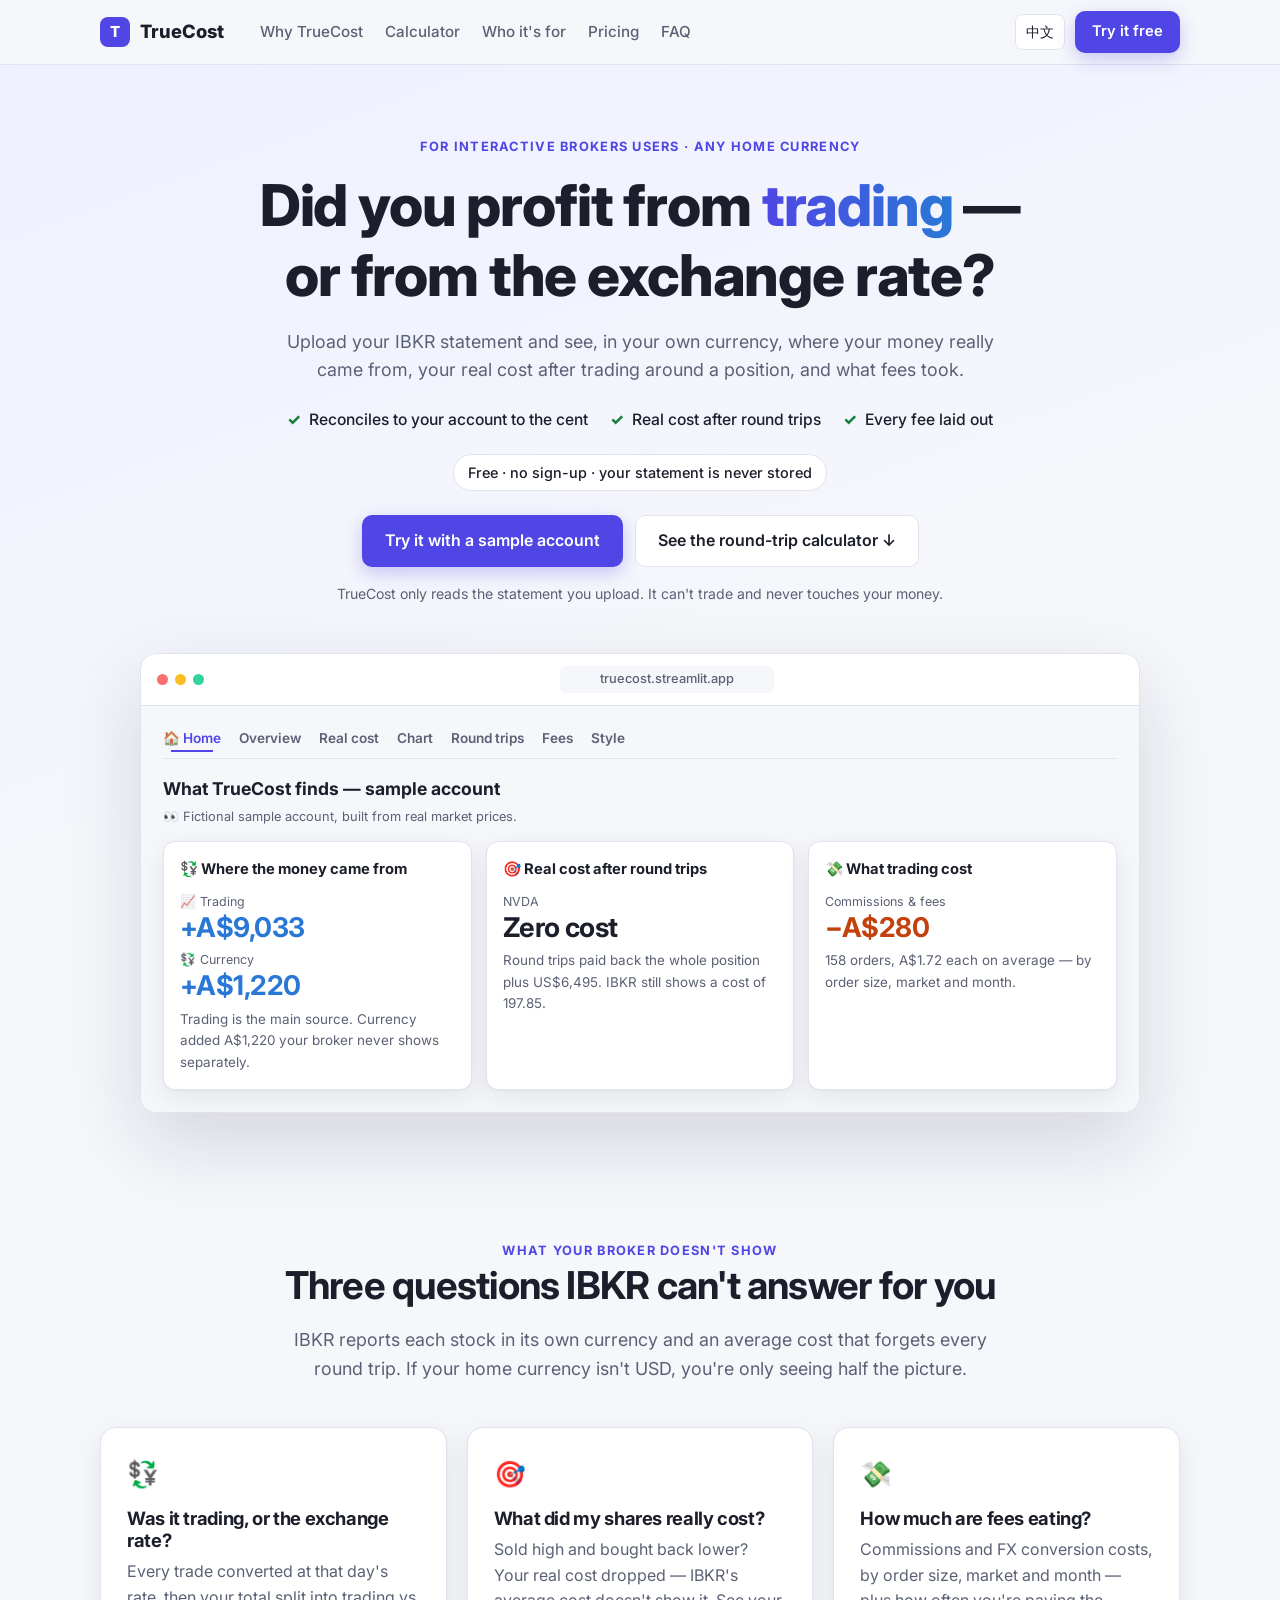
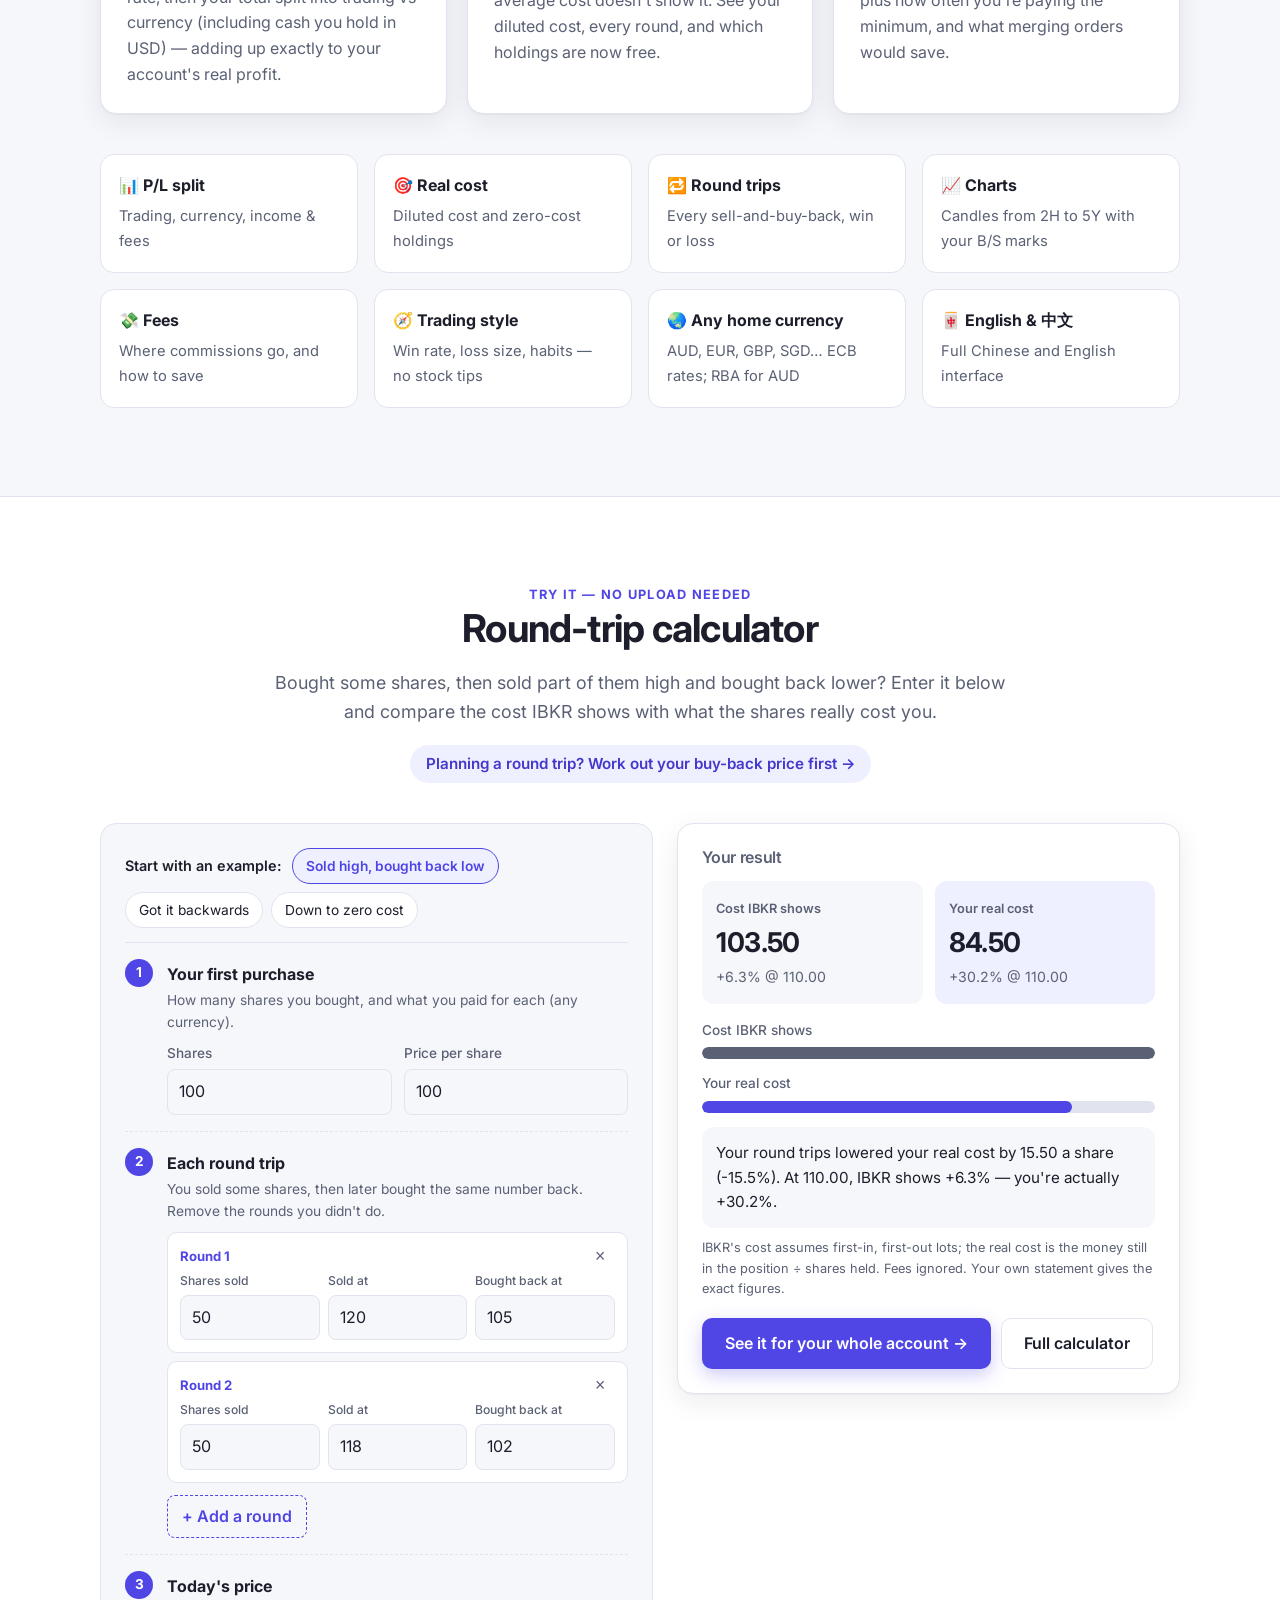
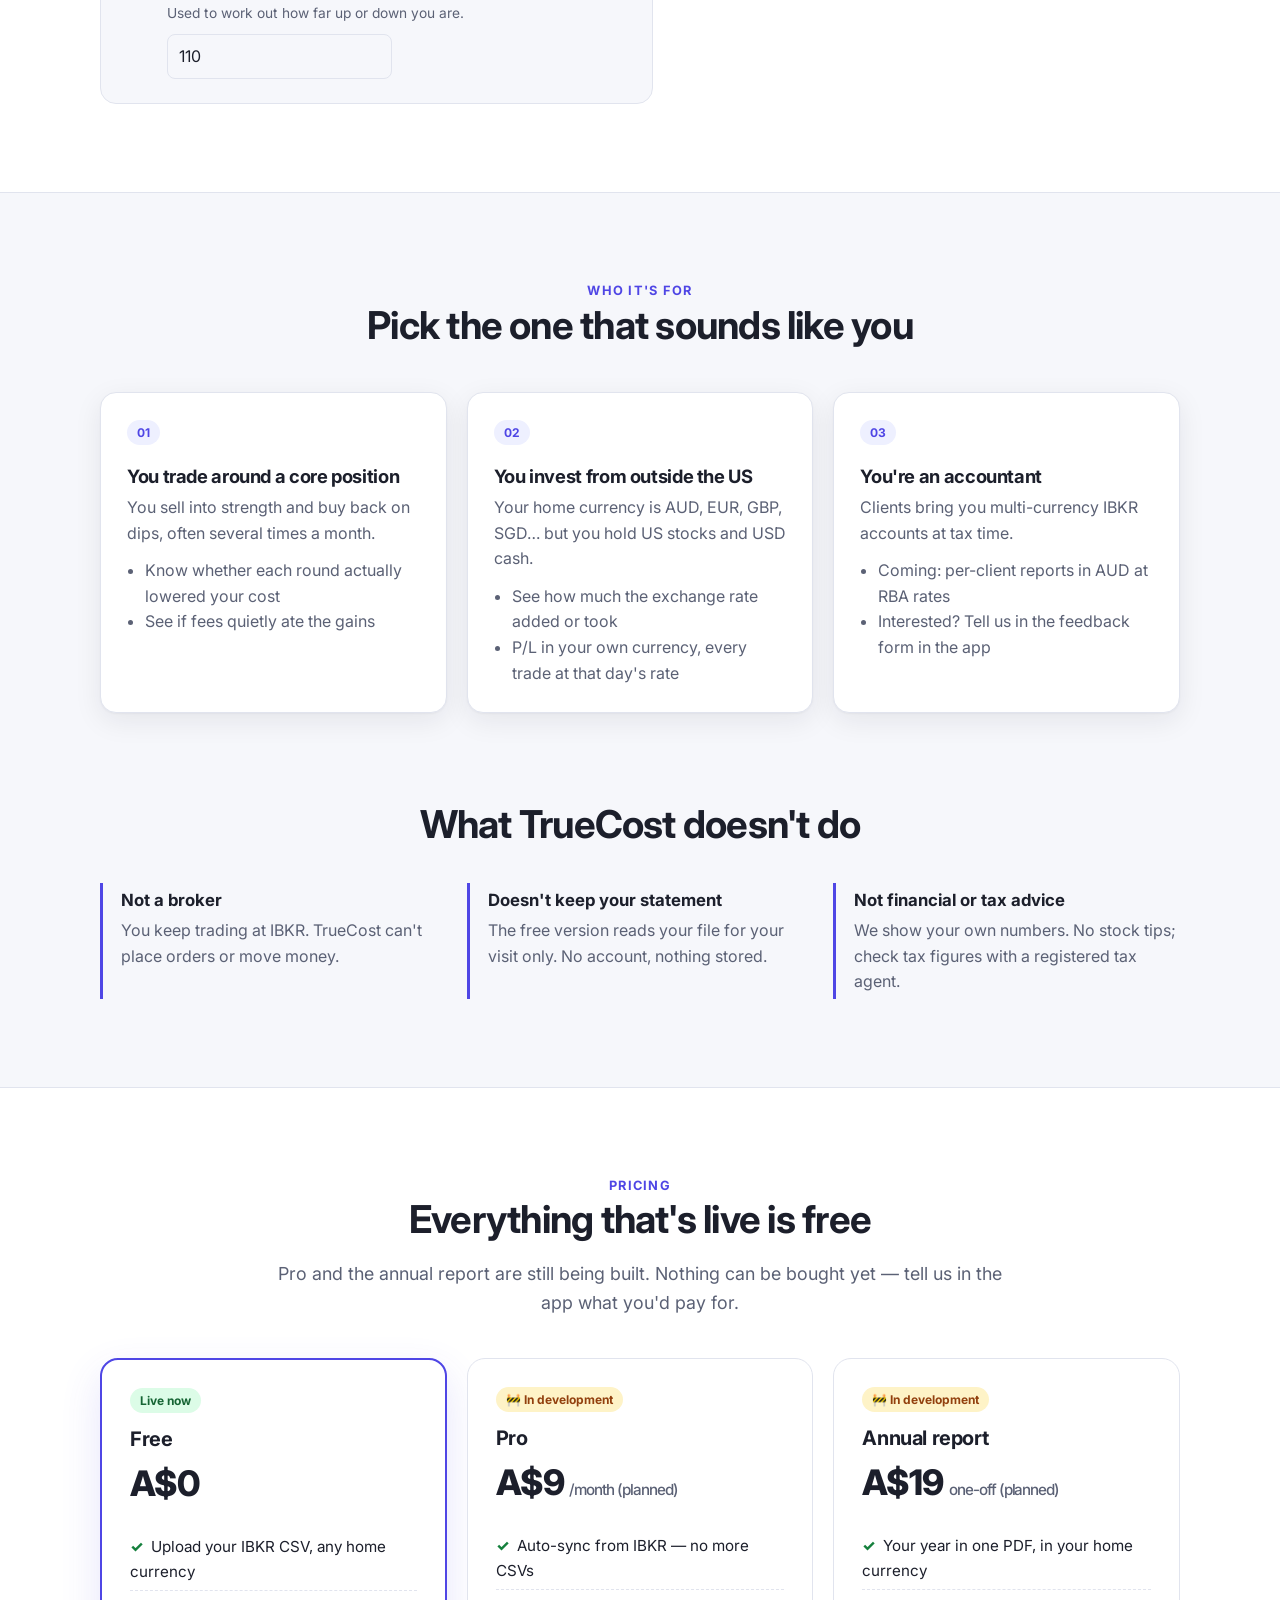
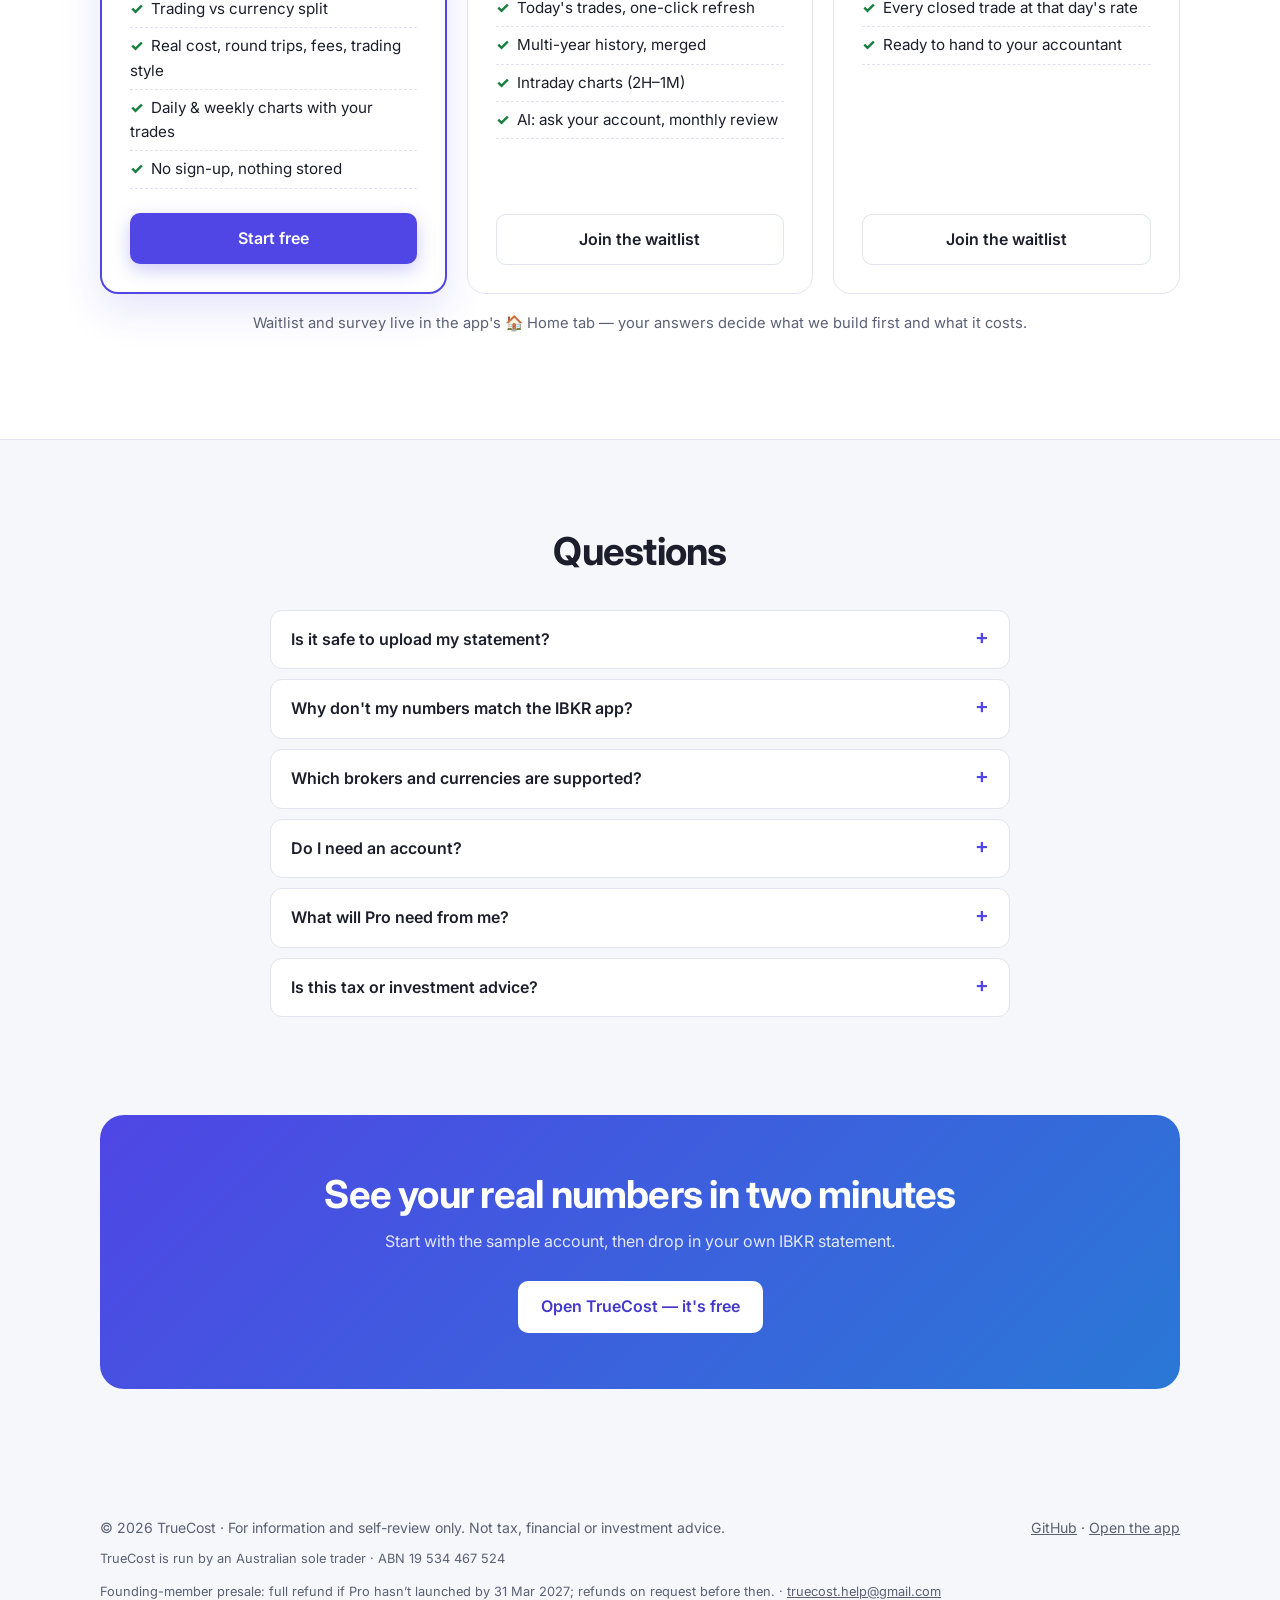
==== commit edc54ab2: "Site footer: contact email Co-Authored-By: Claude Opus 5.5 <noreply@anthropic.com>" ====
--- a/docs/index.html
+++ b/docs/index.html
@@ -261,7 +261,7 @@
   </div>
   <div class="wrap seller">
     <span data-t="foot_seller"></span>
-    <span><span data-t="foot_refund"></span> · <a href="https://github.com/chuanyesama/truecost/issues" data-t="foot_contact"></a></span>
+    <span><span data-t="foot_refund"></span> · <a href="mailto:truecost.help@gmail.com" data-t="foot_contact"></a></span>
   </div>
 </footer>
 
@@ -350,7 +350,7 @@
     final_cta: "Open TrueCost — it's free",
     foot_disclaimer: "For information and self-review only. Not tax, financial or investment advice.",
     foot_app: "Open the app",
-    foot_seller: "TrueCost is run by an Australian sole trader · ABN 19 534 467 524", foot_refund: "Founding-member presale: full refund if Pro hasn’t launched by 31 Mar 2027; refunds on request before then.", foot_contact: "Contact",
+    foot_seller: "TrueCost is run by an Australian sole trader · ABN 19 534 467 524", foot_refund: "Founding-member presale: full refund if Pro hasn’t launched by 31 Mar 2027; refunds on request before then.", foot_contact: "truecost.help@gmail.com",
   },
   zh: {
     nav_why: "为什么用", nav_calc: "做 T 计算器", nav_who: "适合谁", nav_pricing: "价格", nav_faq: "常见问题",
@@ -433,7 +433,7 @@
     final_cta: "打开 TrueCost——免费",
     foot_disclaimer: "仅供参考和复盘，不构成税务、财务或投资建议。",
     foot_app: "打开网站",
-    foot_seller: "TrueCost 由澳大利亚个体经营者运营 · ABN 19 534 467 524", foot_refund: "创始会员预售：如 Pro 未在 2027-03-31 前上线，全额退款；上线前也可随时申请退款。", foot_contact: "联系我们",
+    foot_seller: "TrueCost 由澳大利亚个体经营者运营 · ABN 19 534 467 524", foot_refund: "创始会员预售：如 Pro 未在 2027-03-31 前上线，全额退款；上线前也可随时申请退款。", foot_contact: "联系：truecost.help@gmail.com",
   },
 };
 
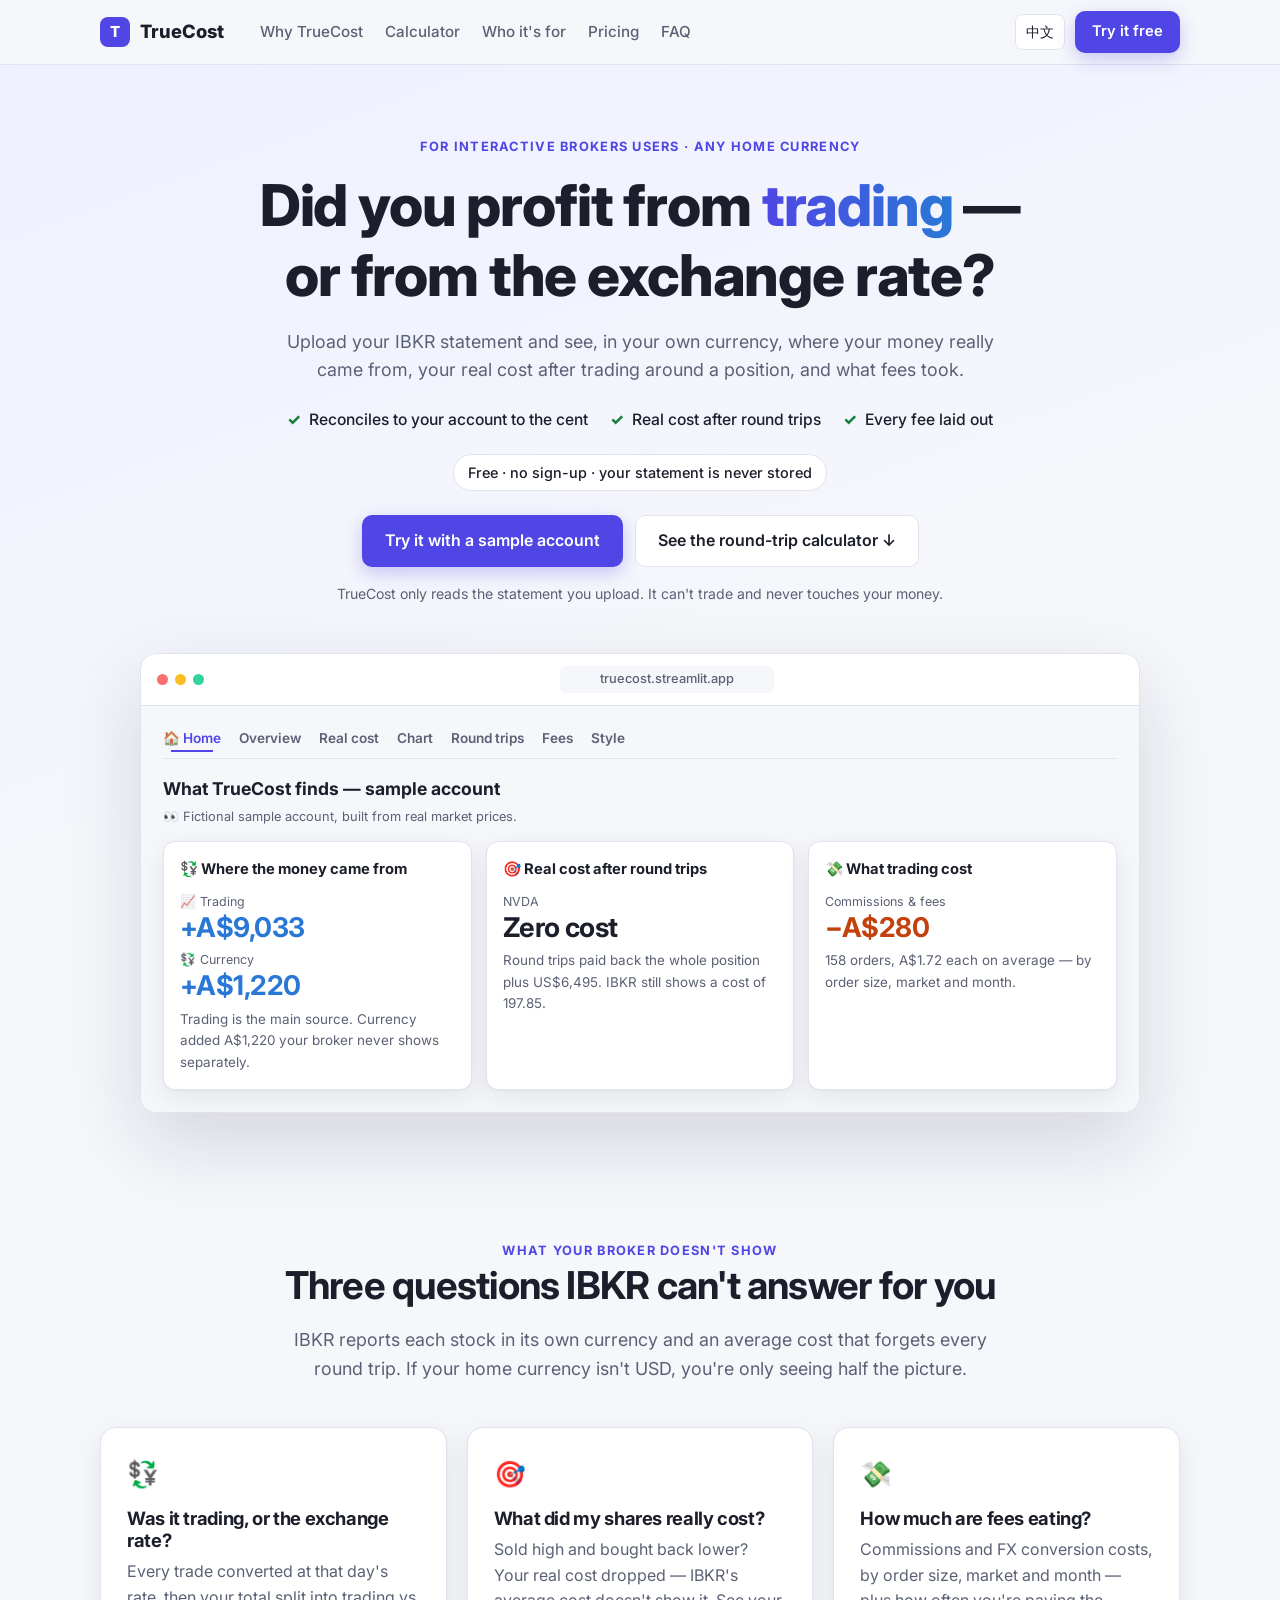
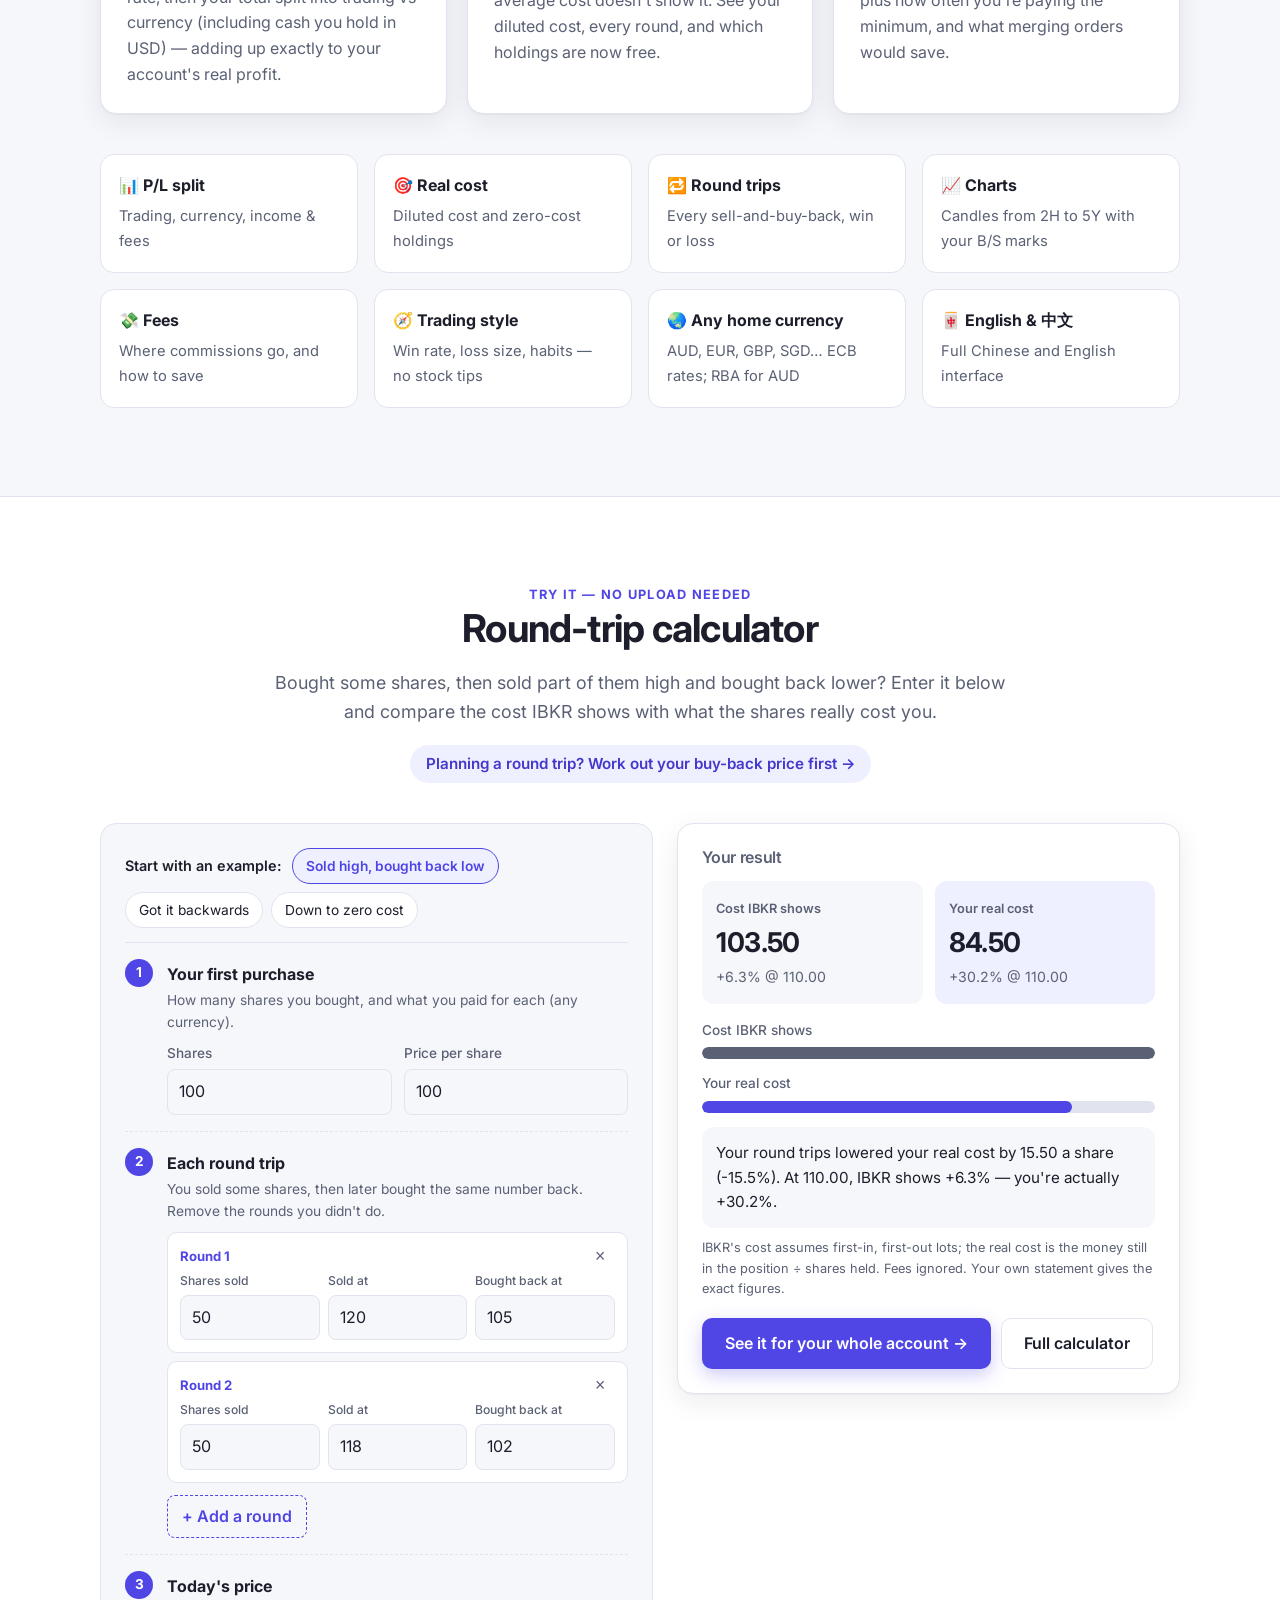
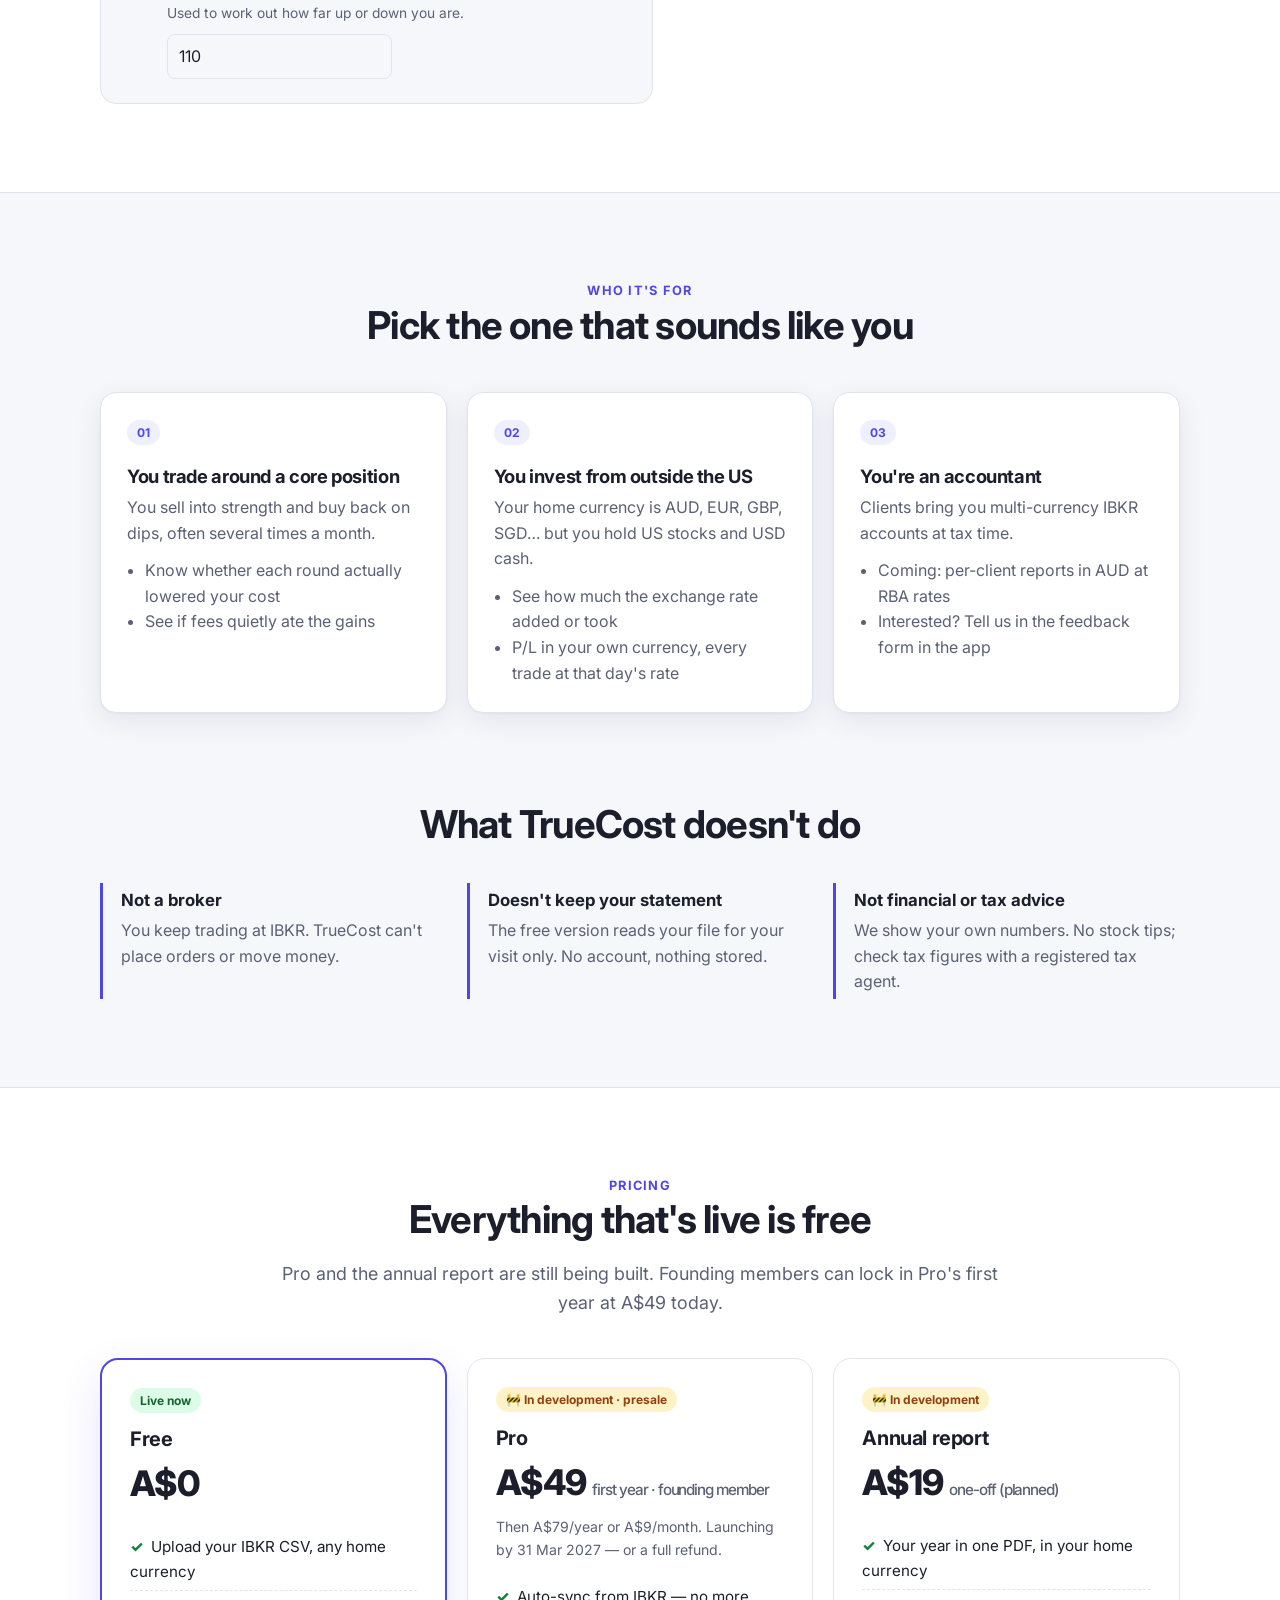
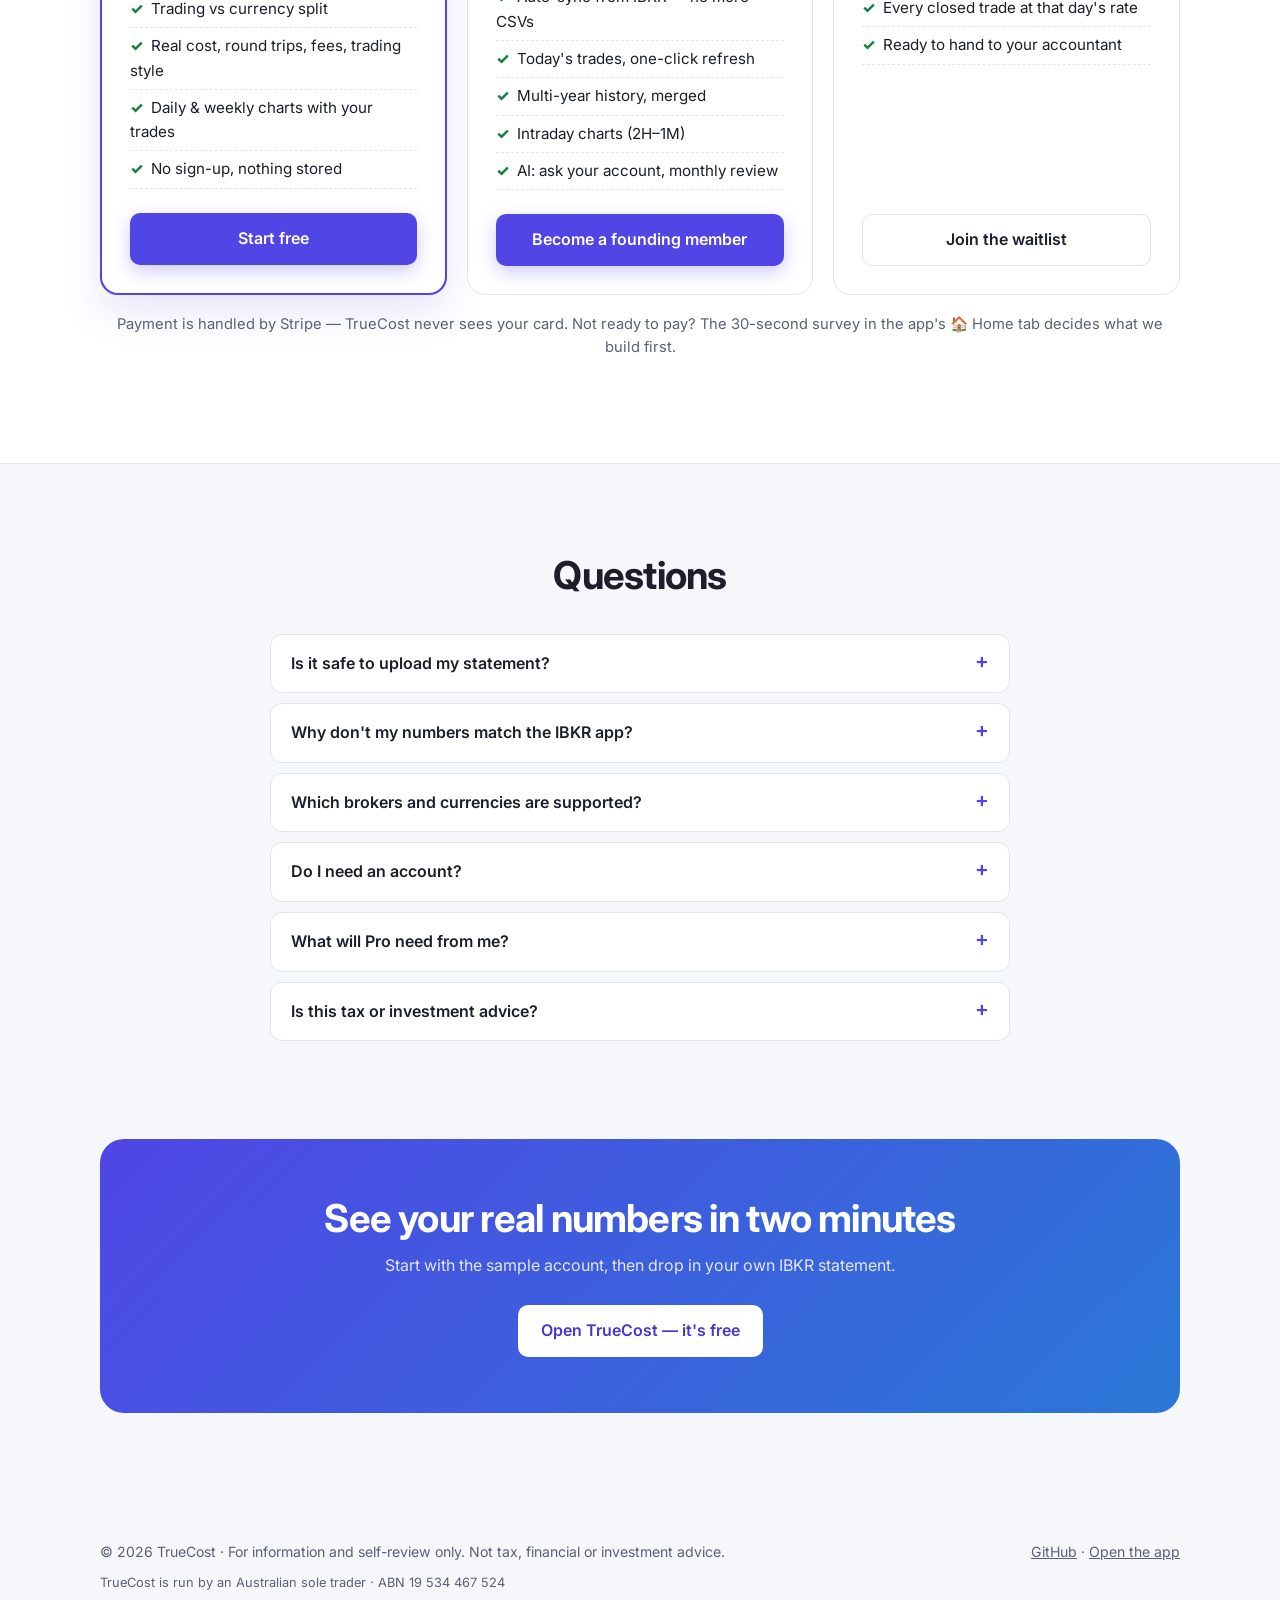
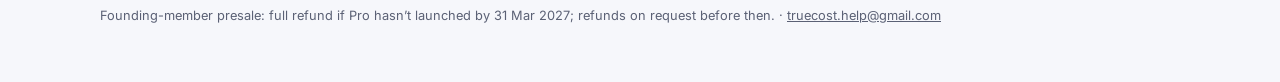
==== commit 74f03920: "Founding-member presale: A$49 Stripe link replaces the Pro waitlist on the site and in the app Click" ====
--- a/docs/index.html
+++ b/docs/index.html
@@ -209,11 +209,12 @@
         <a class="btn btn-primary app-link" href="https://truecost.streamlit.app" data-t="free_cta"></a>
       </div>
       <div class="plan reveal">
-        <span class="state soon" data-t="s_soon"></span>
+        <span class="state soon" data-t="s_presale"></span>
         <h3 data-t="pro_t"></h3>
-        <div class="price">A$9 <small data-t="pro_unit"></small></div>
+        <div class="price">A$49 <small data-t="pro_unit"></small></div>
+        <p class="plan-after" data-t="pro_after"></p>
         <ul><li data-t="pro_1"></li><li data-t="pro_2"></li><li data-t="pro_3"></li><li data-t="pro_4"></li><li data-t="pro_5"></li></ul>
-        <a class="btn btn-ghost app-link" href="https://truecost.streamlit.app" data-t="soon_cta"></a>
+        <a class="btn btn-primary" href="https://buy.stripe.com/dRmeVe8MLd9w0MT7DmfEk00?client_reference_id=site_pricing" data-where="pricing_founder" data-t="founder_cta"></a>
       </div>
       <div class="plan reveal">
         <span class="state soon" data-t="s_soon"></span>
@@ -320,18 +321,19 @@
     n2_t: "Doesn't keep your statement", n2_d: "The free version reads your file for your visit only. No account, nothing stored.",
     n3_t: "Not financial or tax advice", n3_d: "We show your own numbers. No stock tips; check tax figures with a registered tax agent.",
     price_eyebrow: "Pricing", price_title: "Everything that's live is free",
-    price_sub: "Pro and the annual report are still being built. Nothing can be bought yet — tell us in the app what you'd pay for.",
-    s_live: "Live now", s_soon: "🚧 In development",
+    price_sub: "Pro and the annual report are still being built. Founding members can lock in Pro's first year at A$49 today.",
+    s_live: "Live now", s_soon: "🚧 In development", s_presale: "🚧 In development · presale",
     free_t: "Free", free_1: "Upload your IBKR CSV, any home currency", free_2: "Trading vs currency split",
     free_3: "Real cost, round trips, fees, trading style", free_4: "Daily & weekly charts with your trades", free_5: "No sign-up, nothing stored",
     free_cta: "Start free",
-    pro_t: "Pro", pro_unit: "/month (planned)",
+    pro_t: "Pro", pro_unit: "first year · founding member",
+    pro_after: "Then A$79/year or A$9/month. Launching by 31 Mar 2027 — or a full refund.",
     pro_1: "Auto-sync from IBKR — no more CSVs", pro_2: "Today's trades, one-click refresh", pro_3: "Multi-year history, merged",
     pro_4: "Intraday charts (2H–1M)", pro_5: "AI: ask your account, monthly review",
     rep_t: "Annual report", rep_unit: "one-off (planned)",
     rep_1: "Your year in one PDF, in your home currency", rep_2: "Every closed trade at that day's rate", rep_3: "Ready to hand to your accountant",
-    soon_cta: "Join the waitlist",
-    price_note: "Waitlist and survey live in the app's 🏠 Home tab — your answers decide what we build first and what it costs.",
+    soon_cta: "Join the waitlist", founder_cta: "Become a founding member",
+    price_note: "Payment is handled by Stripe — TrueCost never sees your card. Not ready to pay? The 30-second survey in the app's 🏠 Home tab decides what we build first.",
     faq_title: "Questions",
     q1: "Is it safe to upload my statement?",
     a1: "The free version never stores your file: it's read in memory for your visit and the temporary file is deleted straight away. Anonymous usage counts (no amounts, symbols or account numbers) help us improve it.",
@@ -403,18 +405,19 @@
     n2_t: "不保存你的对账单", n2_d: "免费版只在本次访问中读取文件，不用注册，什么都不保存。",
     n3_t: "不提供投资或税务建议", n3_d: "只展示你自己的数字，不荐股；报税数字请让注册税务师核对。",
     price_eyebrow: "价格", price_title: "已上线的功能全部免费",
-    price_sub: "专业版和年度报告还在开发中，暂时不能购买——欢迎在网站里告诉我们你愿意为什么付费。",
-    s_live: "已上线", s_soon: "🚧 开发中",
+    price_sub: "专业版和年度报告还在开发中。现在成为创始会员，专业版首年只要 A$49。",
+    s_live: "已上线", s_soon: "🚧 开发中", s_presale: "🚧 开发中 · 预售",
     free_t: "免费版", free_1: "上传 IBKR CSV，支持任何本币", free_2: "交易 vs 汇率拆分",
     free_3: "真实成本、做 T、费用、交易风格", free_4: "日线、周线 K 线 + 你的买卖点", free_5: "不用注册，不保存数据",
     free_cta: "免费开始",
-    pro_t: "专业版", pro_unit: "/月（计划）",
+    pro_t: "专业版", pro_unit: "首年 · 创始会员",
+    pro_after: "之后 A$79/年 或 A$9/月。最晚 2027-03-31 上线，否则全额退款。",
     pro_1: "从 IBKR 自动同步，不用再下载 CSV", pro_2: "当天交易，一键刷新", pro_3: "多年历史自动合并",
     pro_4: "分钟级 K 线（2H–1M）", pro_5: "AI：问你的账户、每月复盘",
     rep_t: "年度报告", rep_unit: "一次性（计划）",
     rep_1: "一整年浓缩成一份本币 PDF", rep_2: "每笔平仓按当天汇率换算", rep_3: "可以直接交给会计师",
-    soon_cta: "加入等候名单",
-    price_note: "等候名单和 30 秒问卷在网站的「🏠 首页」——你的回答决定我们先做什么、定什么价。",
+    soon_cta: "加入等候名单", founder_cta: "成为创始会员",
+    price_note: "付款由 Stripe 处理，TrueCost 看不到你的卡号。还没想好？网站「🏠 首页」的 30 秒问卷决定我们先做什么。",
     faq_title: "常见问题",
     q1: "上传对账单安全吗？",
     a1: "免费版从不保存你的文件：只在本次访问的内存里读取，临时文件立即删除。我们只统计匿名使用情况（不记录金额、股票代码或账户号码），用来改进产品。",
--- a/docs/style.css
+++ b/docs/style.css
@@ -183,6 +183,7 @@
 .plan h3 { font-size: 1.25rem; margin: 14px 0 4px; }
 .price { font-size: 2.2rem; font-weight: 800; letter-spacing: -0.03em; }
 .price small { font-size: .95rem; font-weight: 500; color: var(--muted); }
+.plan-after { margin: 6px 0 0; color: var(--muted); font-size: .88rem; }
 .plan ul { list-style: none; padding: 0; margin: 18px 0 24px; flex: 1; }
 .plan li { padding: 6px 0; border-bottom: 1px dashed var(--line); font-size: .95rem; }
 .plan li::before { content: "✓"; color: var(--ok); font-weight: 800; margin-right: 8px; }
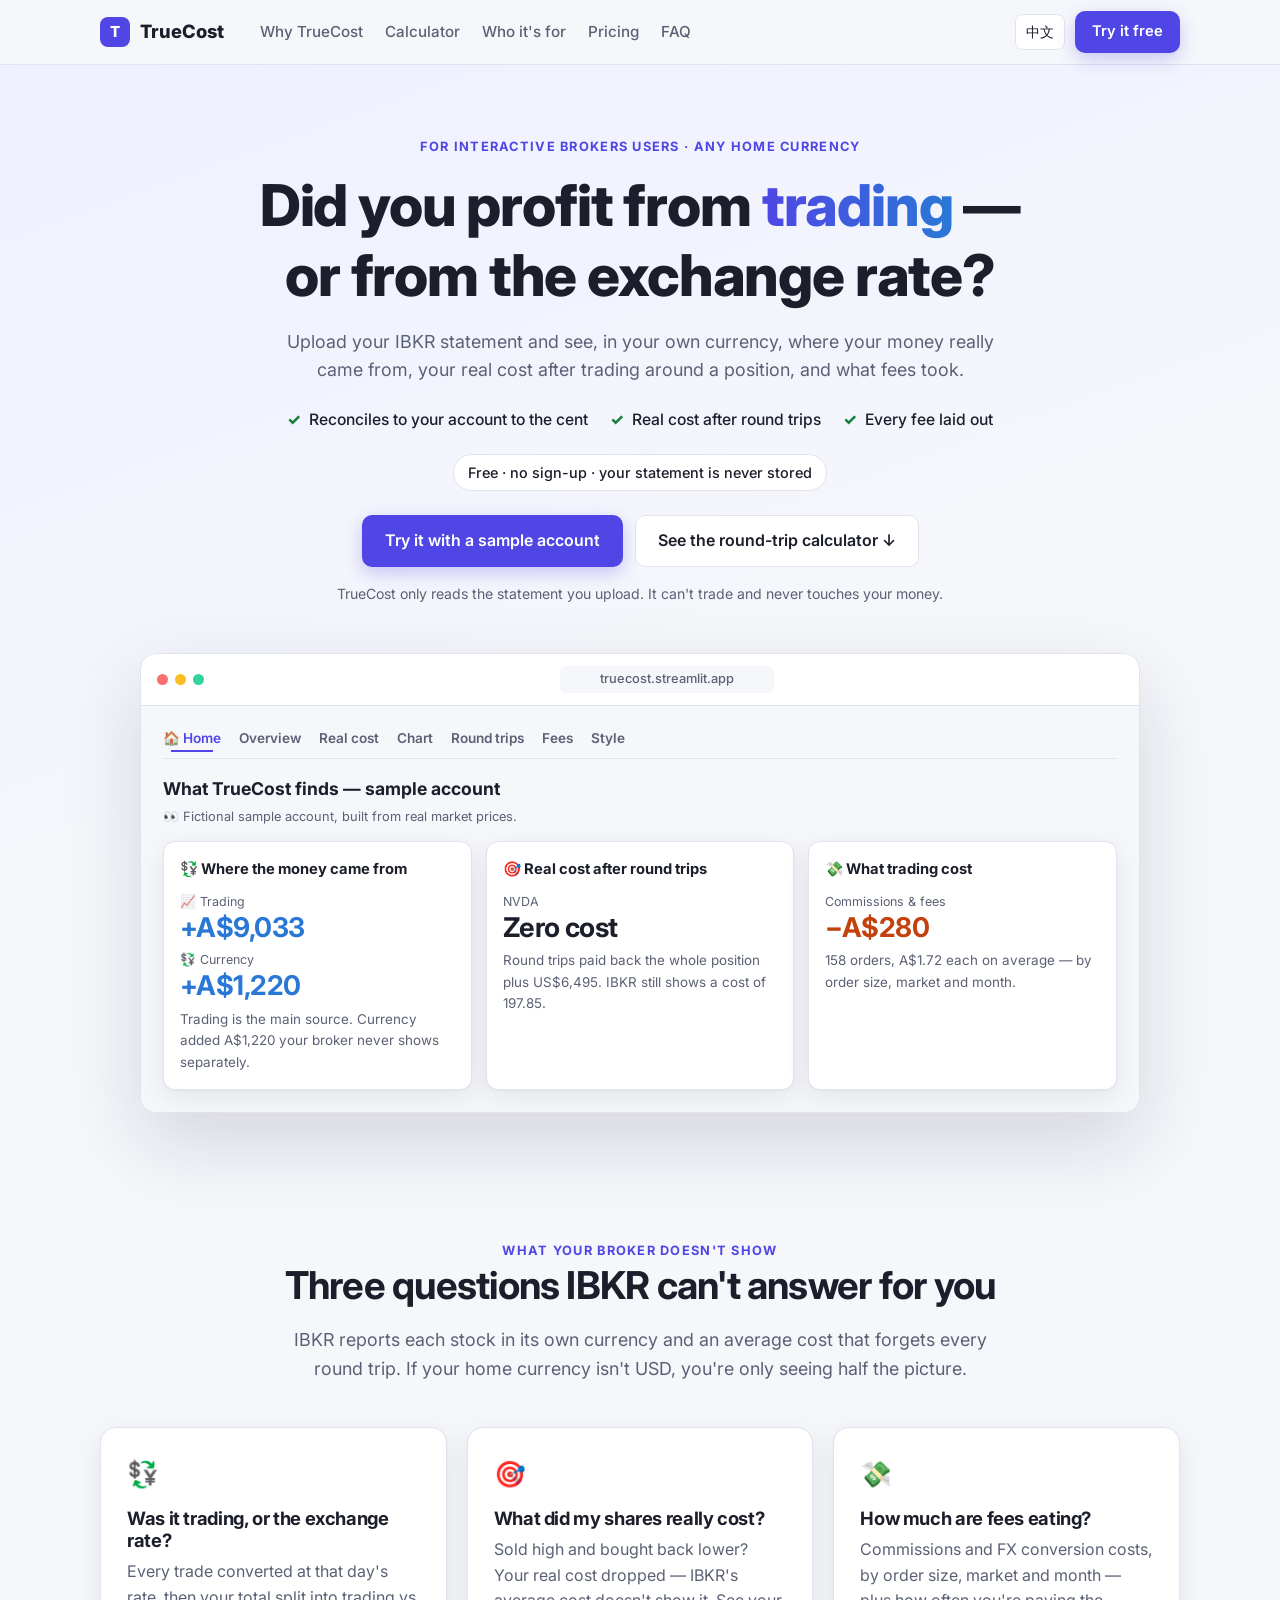
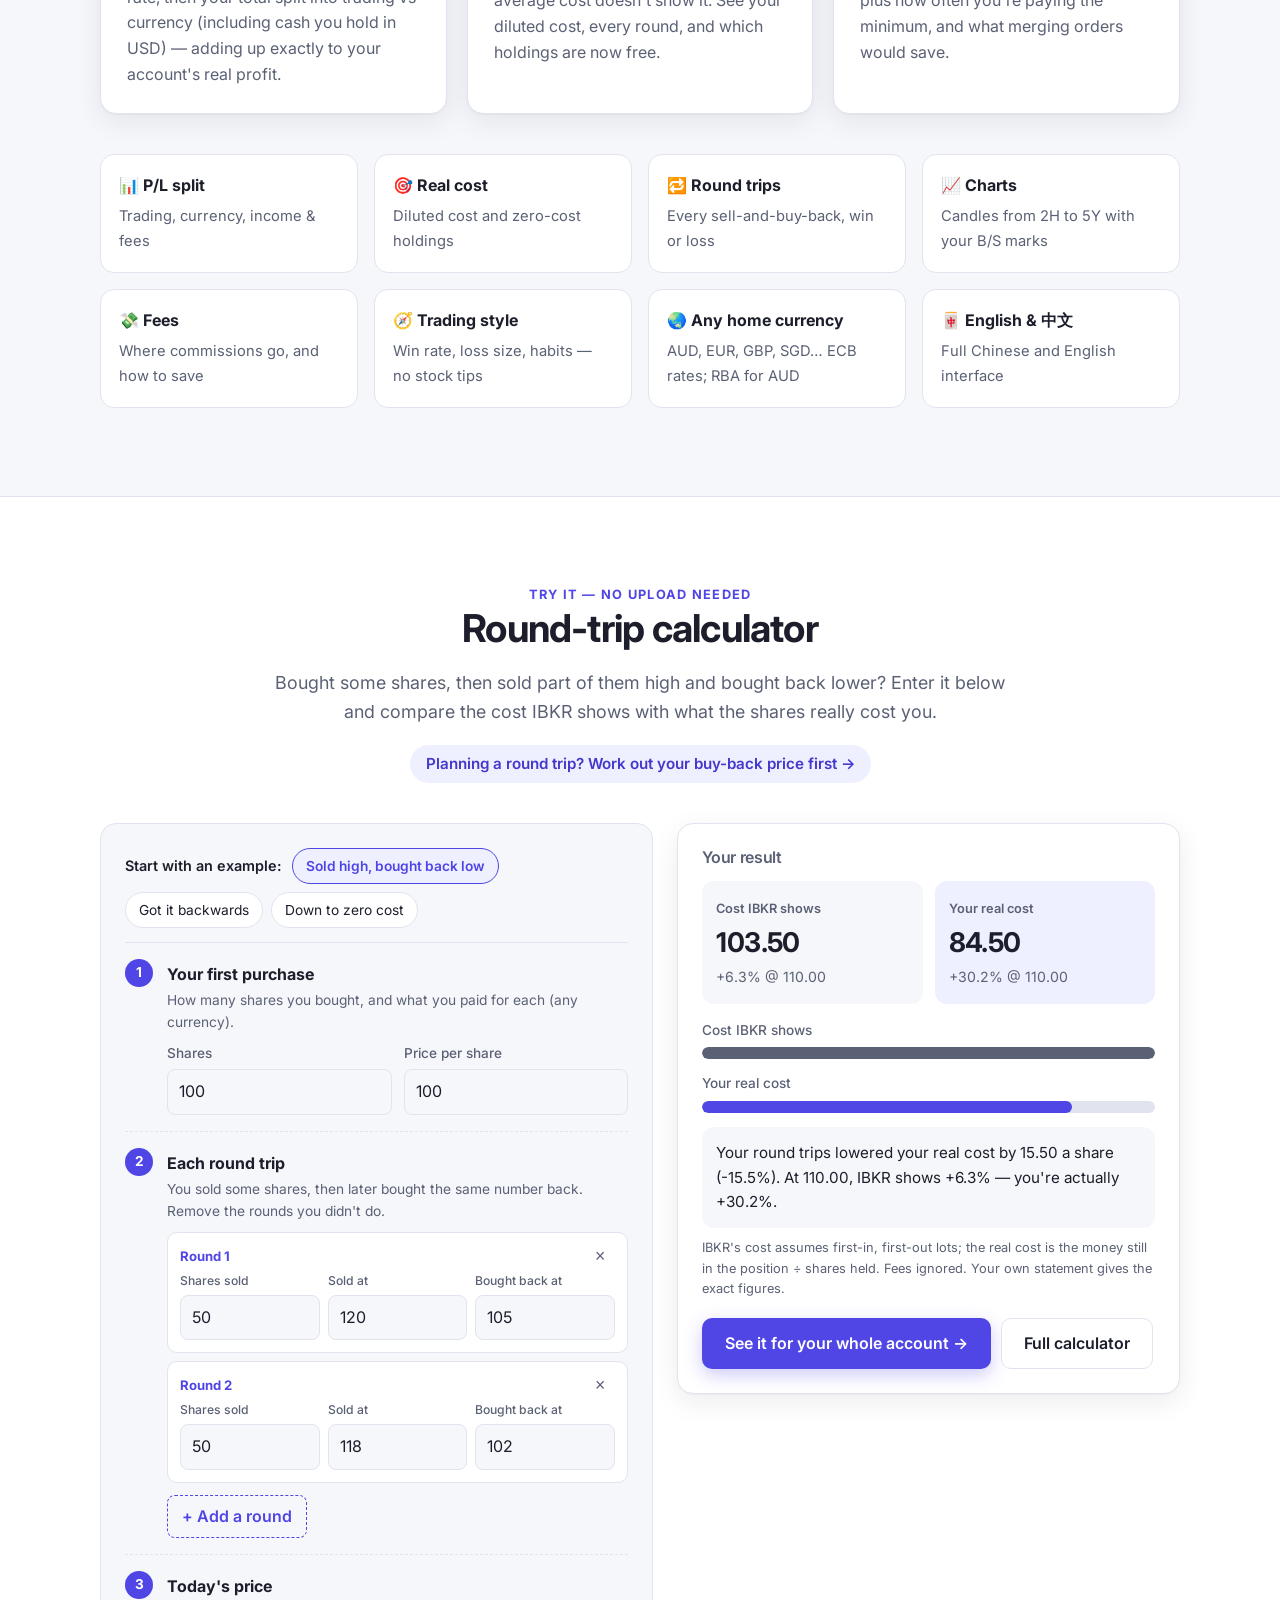
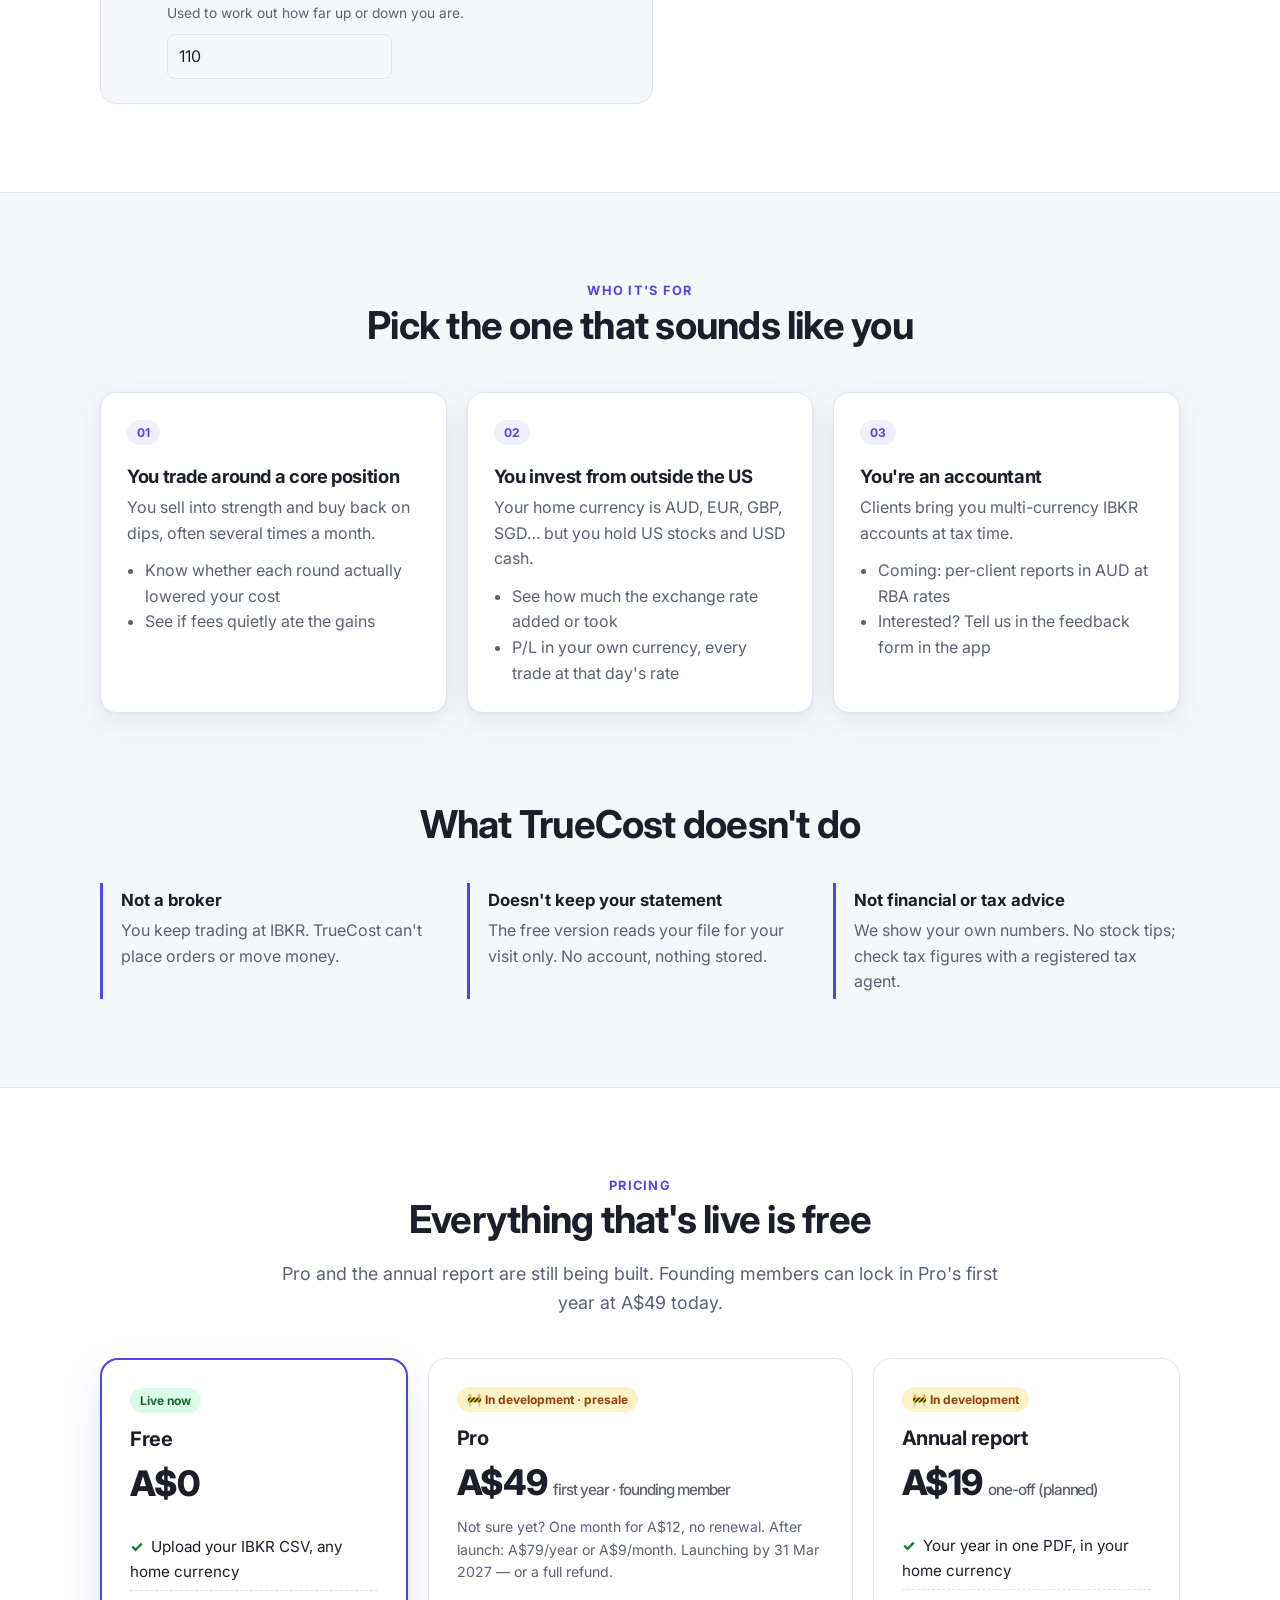
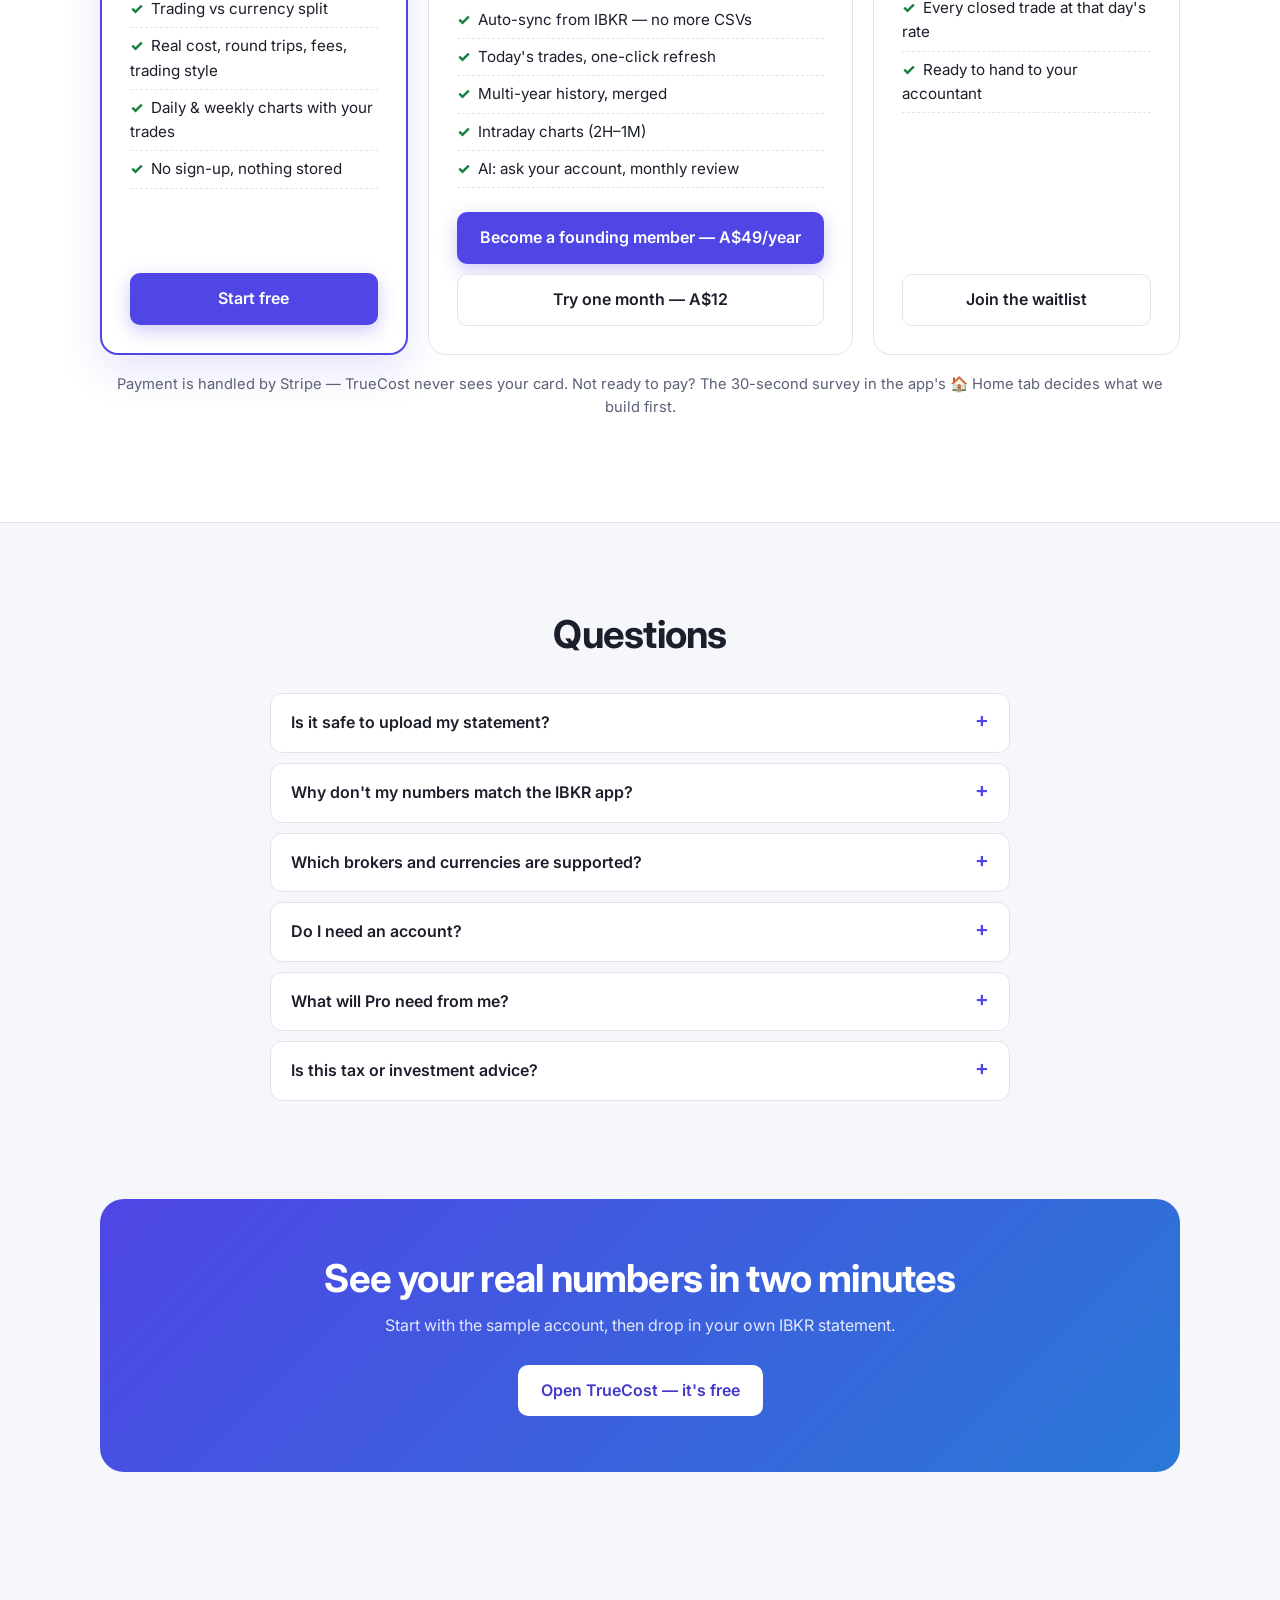
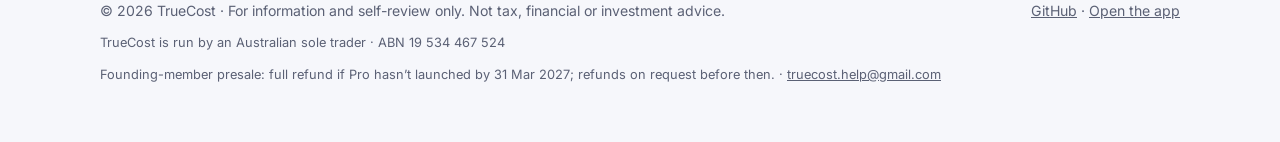
==== commit b0529cbe: "Presale: A$12 one-month option next to the A$49 founding year founder_click now records which plan w" ====
--- a/docs/index.html
+++ b/docs/index.html
@@ -214,7 +214,10 @@
         <div class="price">A$49 <small data-t="pro_unit"></small></div>
         <p class="plan-after" data-t="pro_after"></p>
         <ul><li data-t="pro_1"></li><li data-t="pro_2"></li><li data-t="pro_3"></li><li data-t="pro_4"></li><li data-t="pro_5"></li></ul>
-        <a class="btn btn-primary" href="https://buy.stripe.com/dRmeVe8MLd9w0MT7DmfEk00?client_reference_id=site_pricing" data-where="pricing_founder" data-t="founder_cta"></a>
+        <div class="plan-btns">
+          <a class="btn btn-primary" href="https://buy.stripe.com/dRmeVe8MLd9w0MT7DmfEk00?client_reference_id=site_pricing_year" data-where="pricing" data-plan="year" data-t="founder_cta"></a>
+          <a class="btn btn-ghost" href="https://buy.stripe.com/7sYfZi0gf4D067d9LufEk01?client_reference_id=site_pricing_month" data-where="pricing" data-plan="month" data-t="month_cta"></a>
+        </div>
       </div>
       <div class="plan reveal">
         <span class="state soon" data-t="s_soon"></span>
@@ -327,12 +330,12 @@
     free_3: "Real cost, round trips, fees, trading style", free_4: "Daily & weekly charts with your trades", free_5: "No sign-up, nothing stored",
     free_cta: "Start free",
     pro_t: "Pro", pro_unit: "first year · founding member",
-    pro_after: "Then A$79/year or A$9/month. Launching by 31 Mar 2027 — or a full refund.",
+    pro_after: "Not sure yet? One month for A$12, no renewal. After launch: A$79/year or A$9/month. Launching by 31 Mar 2027 — or a full refund.",
     pro_1: "Auto-sync from IBKR — no more CSVs", pro_2: "Today's trades, one-click refresh", pro_3: "Multi-year history, merged",
     pro_4: "Intraday charts (2H–1M)", pro_5: "AI: ask your account, monthly review",
     rep_t: "Annual report", rep_unit: "one-off (planned)",
     rep_1: "Your year in one PDF, in your home currency", rep_2: "Every closed trade at that day's rate", rep_3: "Ready to hand to your accountant",
-    soon_cta: "Join the waitlist", founder_cta: "Become a founding member",
+    soon_cta: "Join the waitlist", founder_cta: "Become a founding member — A$49/year", month_cta: "Try one month — A$12",
     price_note: "Payment is handled by Stripe — TrueCost never sees your card. Not ready to pay? The 30-second survey in the app's 🏠 Home tab decides what we build first.",
     faq_title: "Questions",
     q1: "Is it safe to upload my statement?",
@@ -411,12 +414,12 @@
     free_3: "真实成本、做 T、费用、交易风格", free_4: "日线、周线 K 线 + 你的买卖点", free_5: "不用注册，不保存数据",
     free_cta: "免费开始",
     pro_t: "专业版", pro_unit: "首年 · 创始会员",
-    pro_after: "之后 A$79/年 或 A$9/月。最晚 2027-03-31 上线，否则全额退款。",
+    pro_after: "还没想好？也可以先买一个月 A$12，不自动续费。上线后正式价 A$79/年 或 A$9/月。最晚 2027-03-31 上线，否则全额退款。",
     pro_1: "从 IBKR 自动同步，不用再下载 CSV", pro_2: "当天交易，一键刷新", pro_3: "多年历史自动合并",
     pro_4: "分钟级 K 线（2H–1M）", pro_5: "AI：问你的账户、每月复盘",
     rep_t: "年度报告", rep_unit: "一次性（计划）",
     rep_1: "一整年浓缩成一份本币 PDF", rep_2: "每笔平仓按当天汇率换算", rep_3: "可以直接交给会计师",
-    soon_cta: "加入等候名单", founder_cta: "成为创始会员",
+    soon_cta: "加入等候名单", founder_cta: "成为创始会员 — 首年 A$49", month_cta: "先买一个月 — A$12",
     price_note: "付款由 Stripe 处理，TrueCost 看不到你的卡号。还没想好？网站「🏠 首页」的 30 秒问卷决定我们先做什么。",
     faq_title: "常见问题",
     q1: "上传对账单安全吗？",
--- a/docs/style.css
+++ b/docs/style.css
@@ -188,6 +188,7 @@
 .plan li { padding: 6px 0; border-bottom: 1px dashed var(--line); font-size: .95rem; }
 .plan li::before { content: "✓"; color: var(--ok); font-weight: 800; margin-right: 8px; }
 .plan .btn { justify-content: center; }
+.plan-btns { display: grid; gap: 10px; }
 .soon-note { margin-top: 18px; text-align: center; color: var(--muted); font-size: .92rem; }
 
 /* faq */
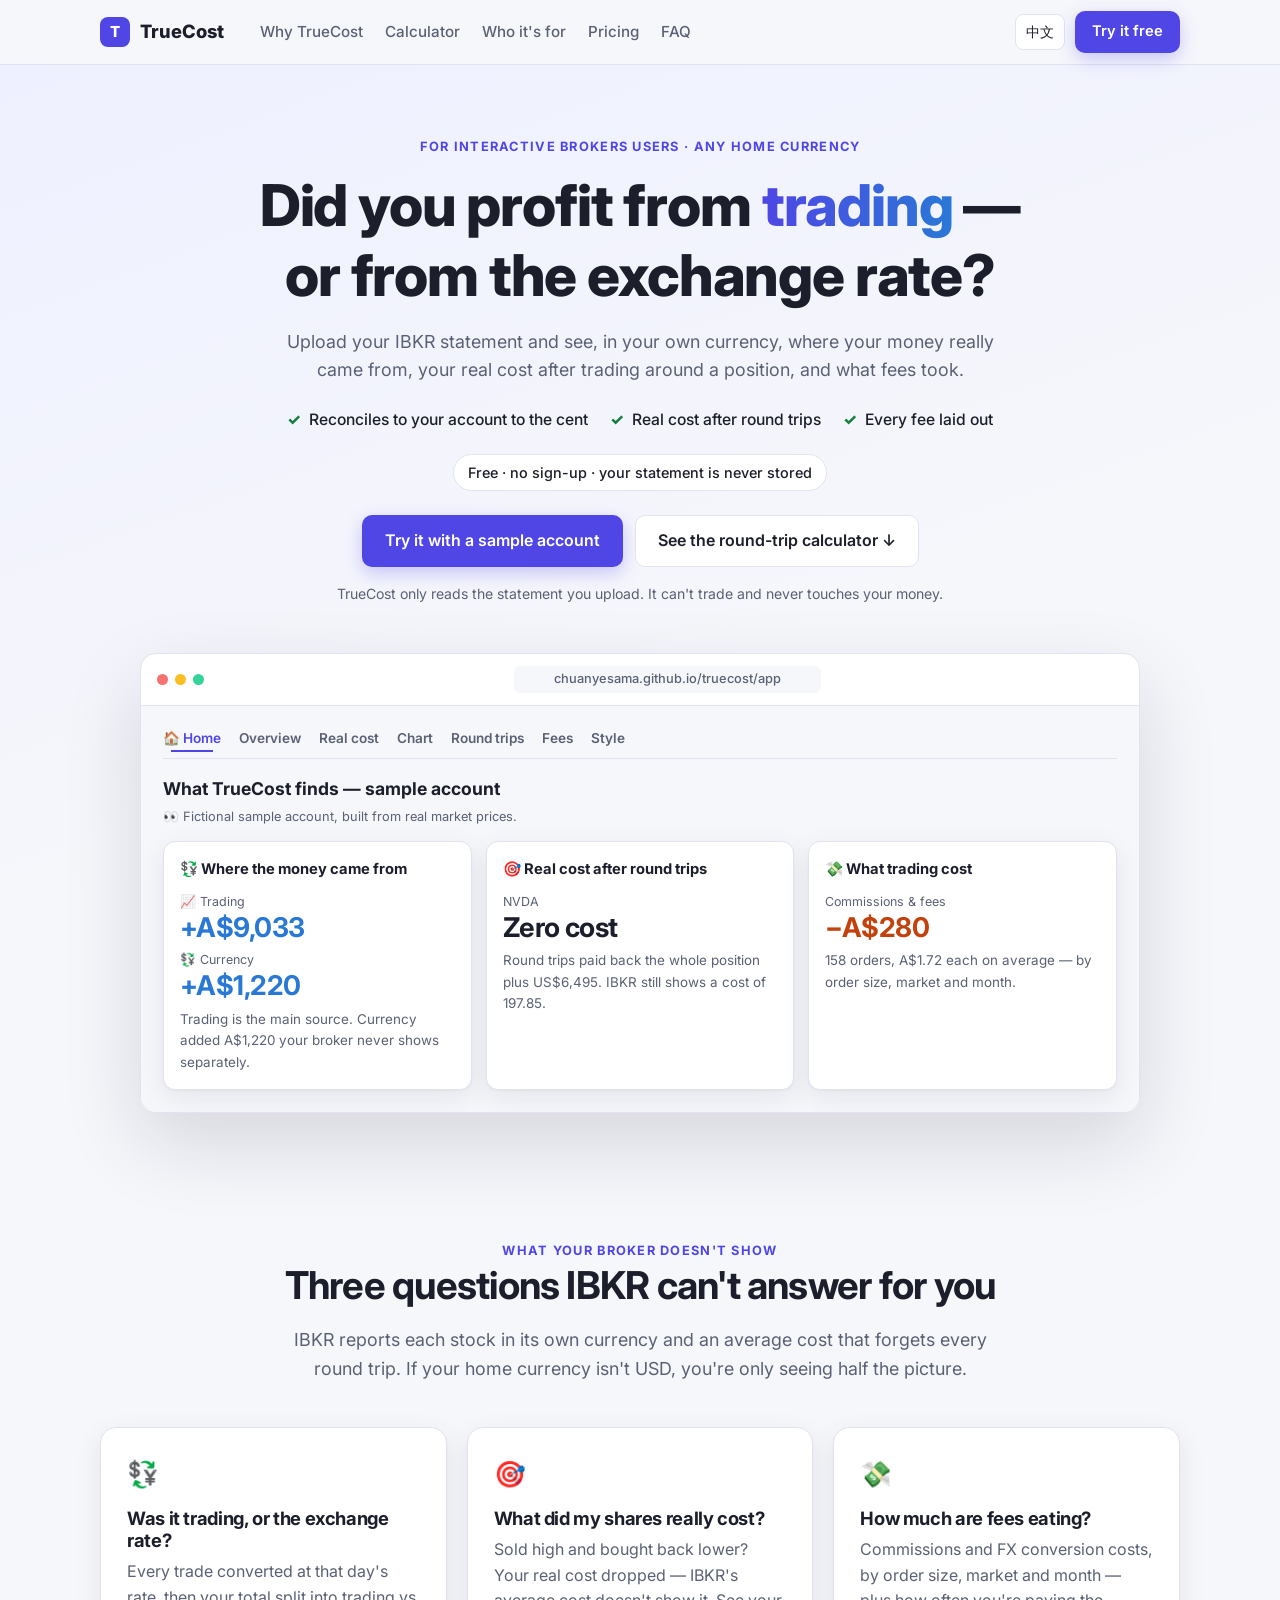
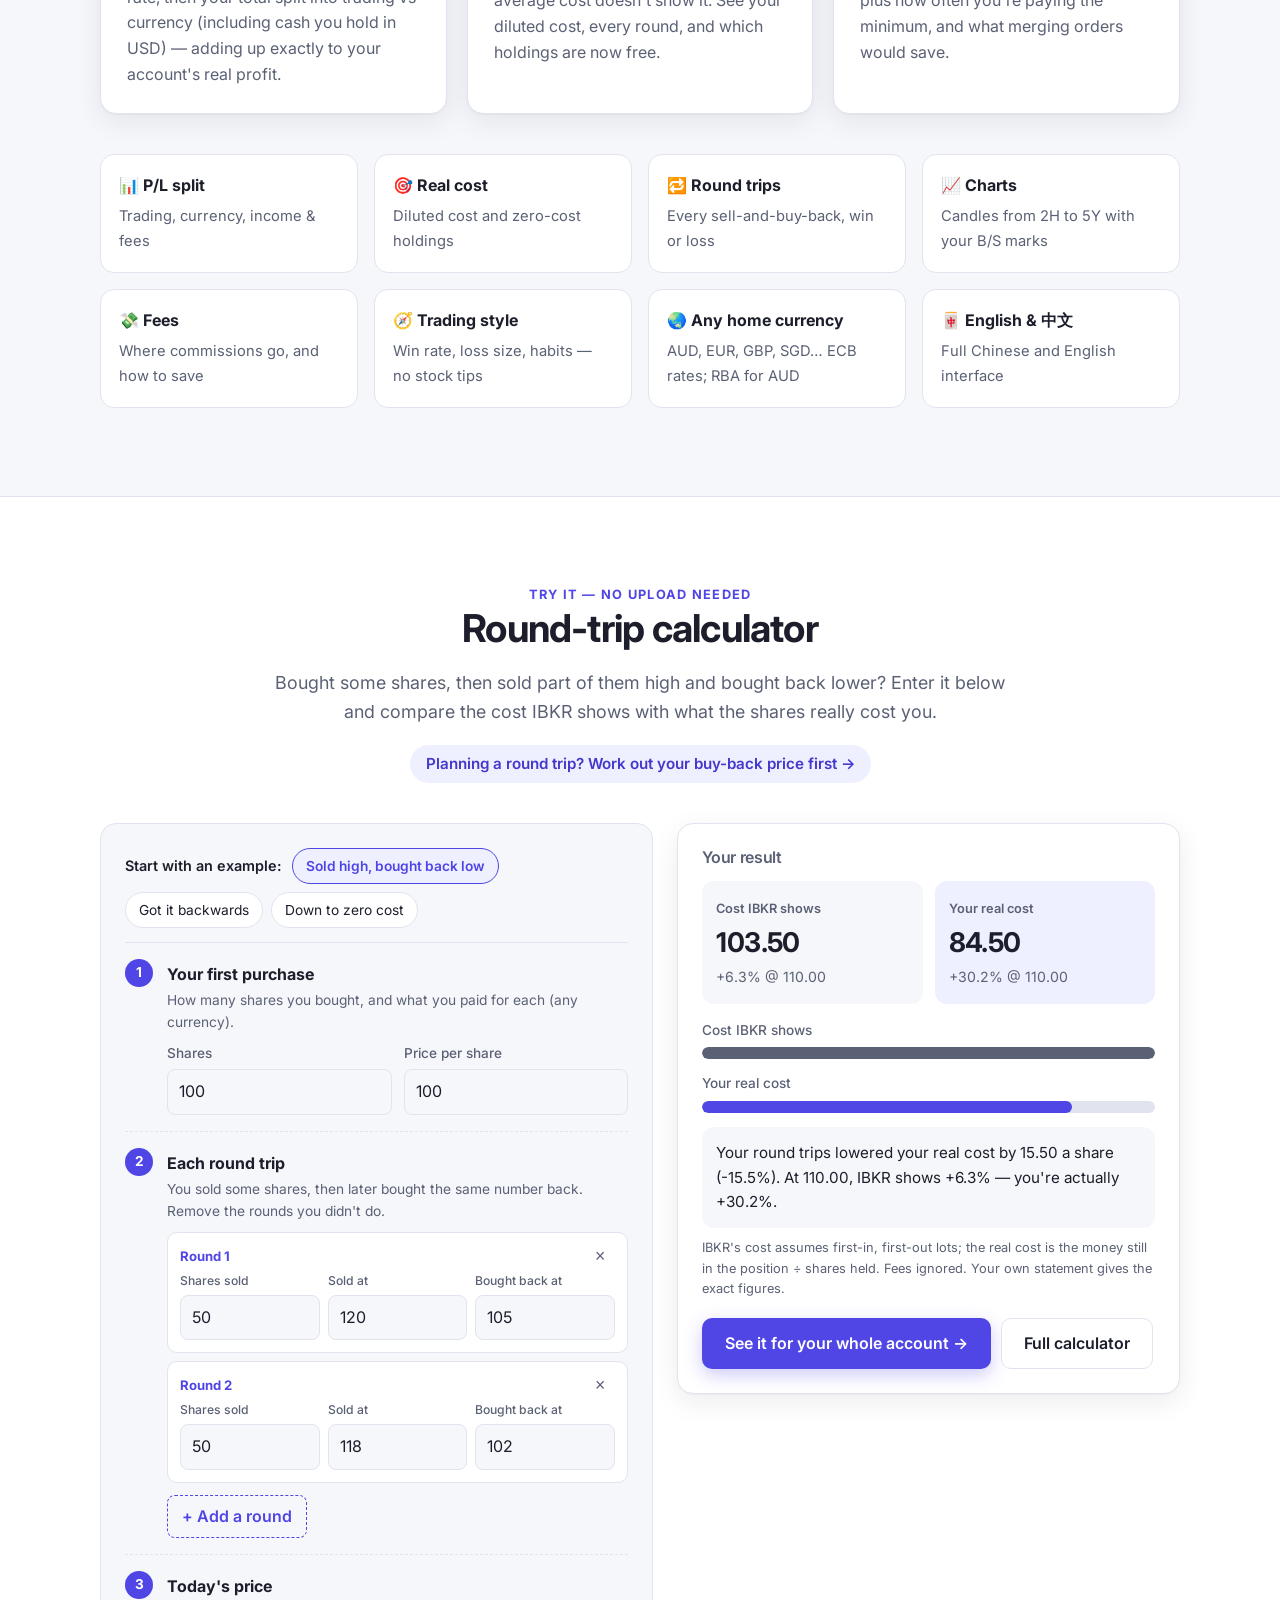
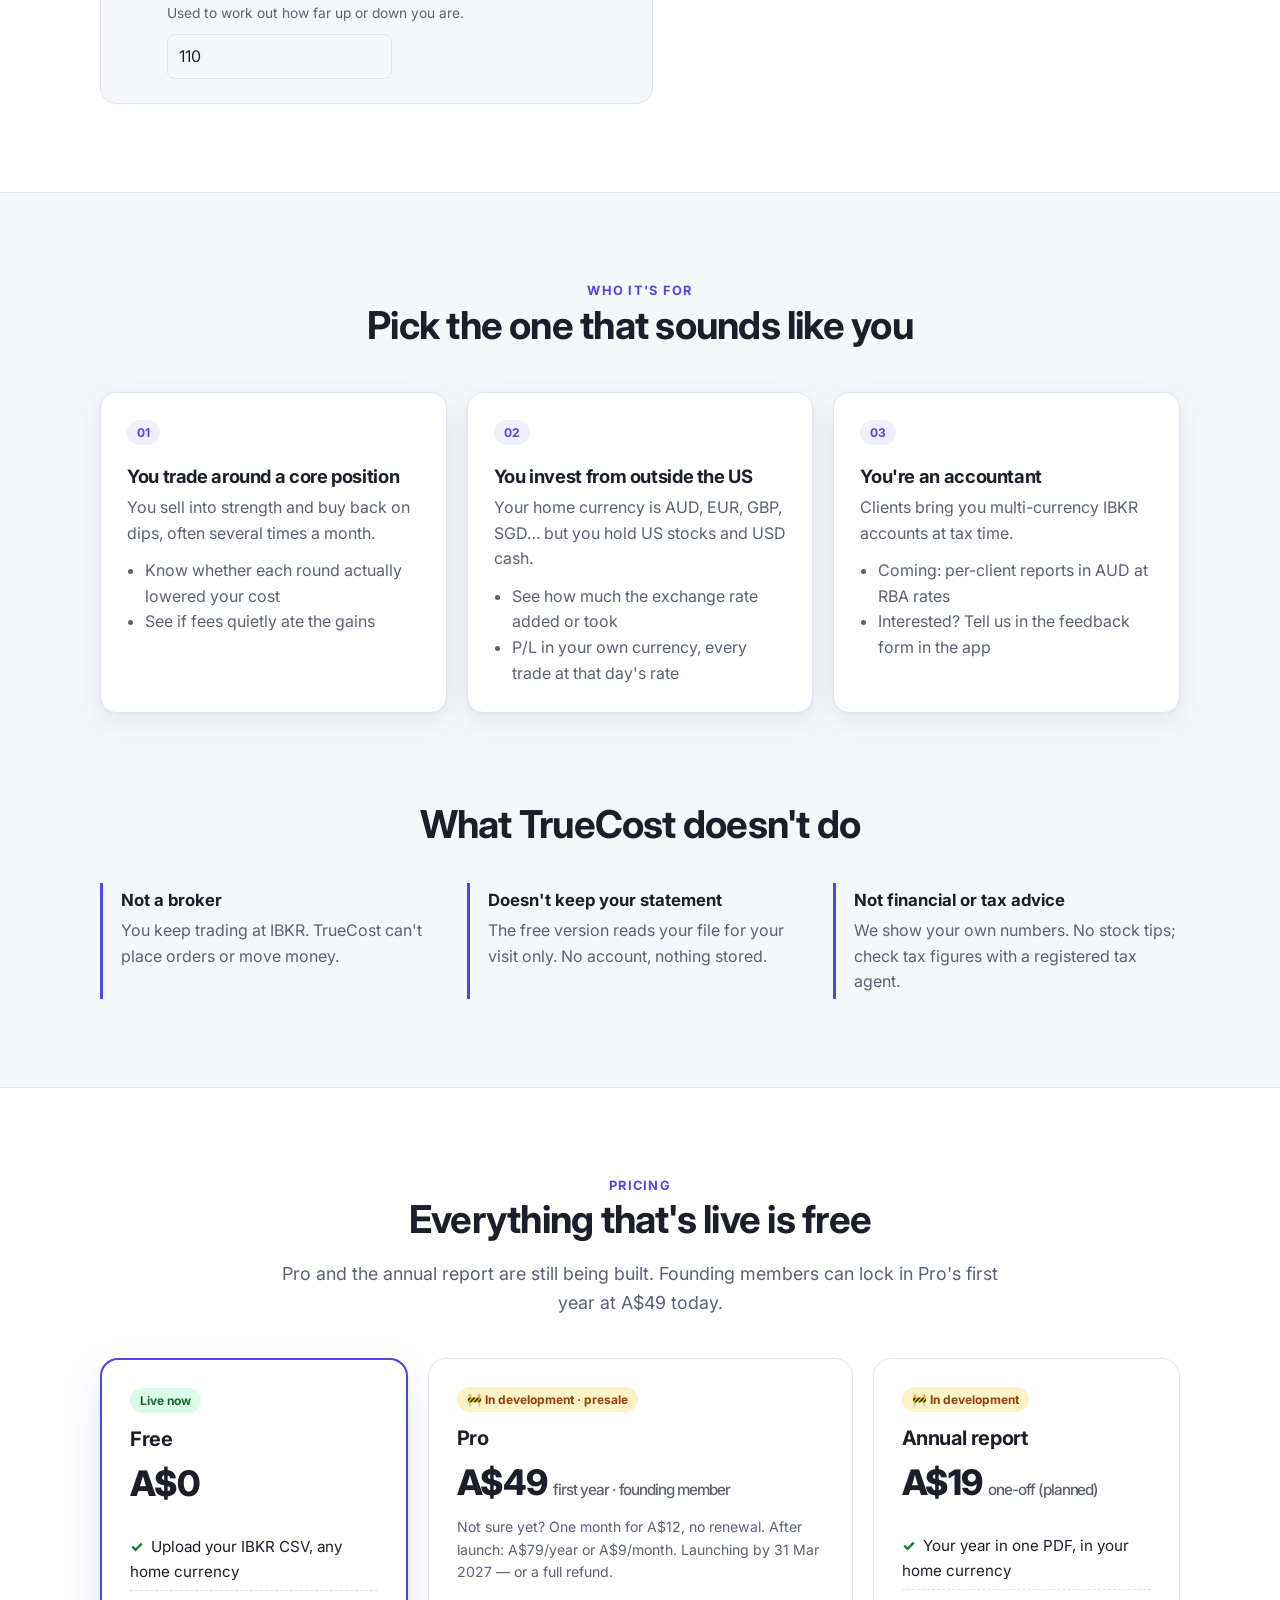
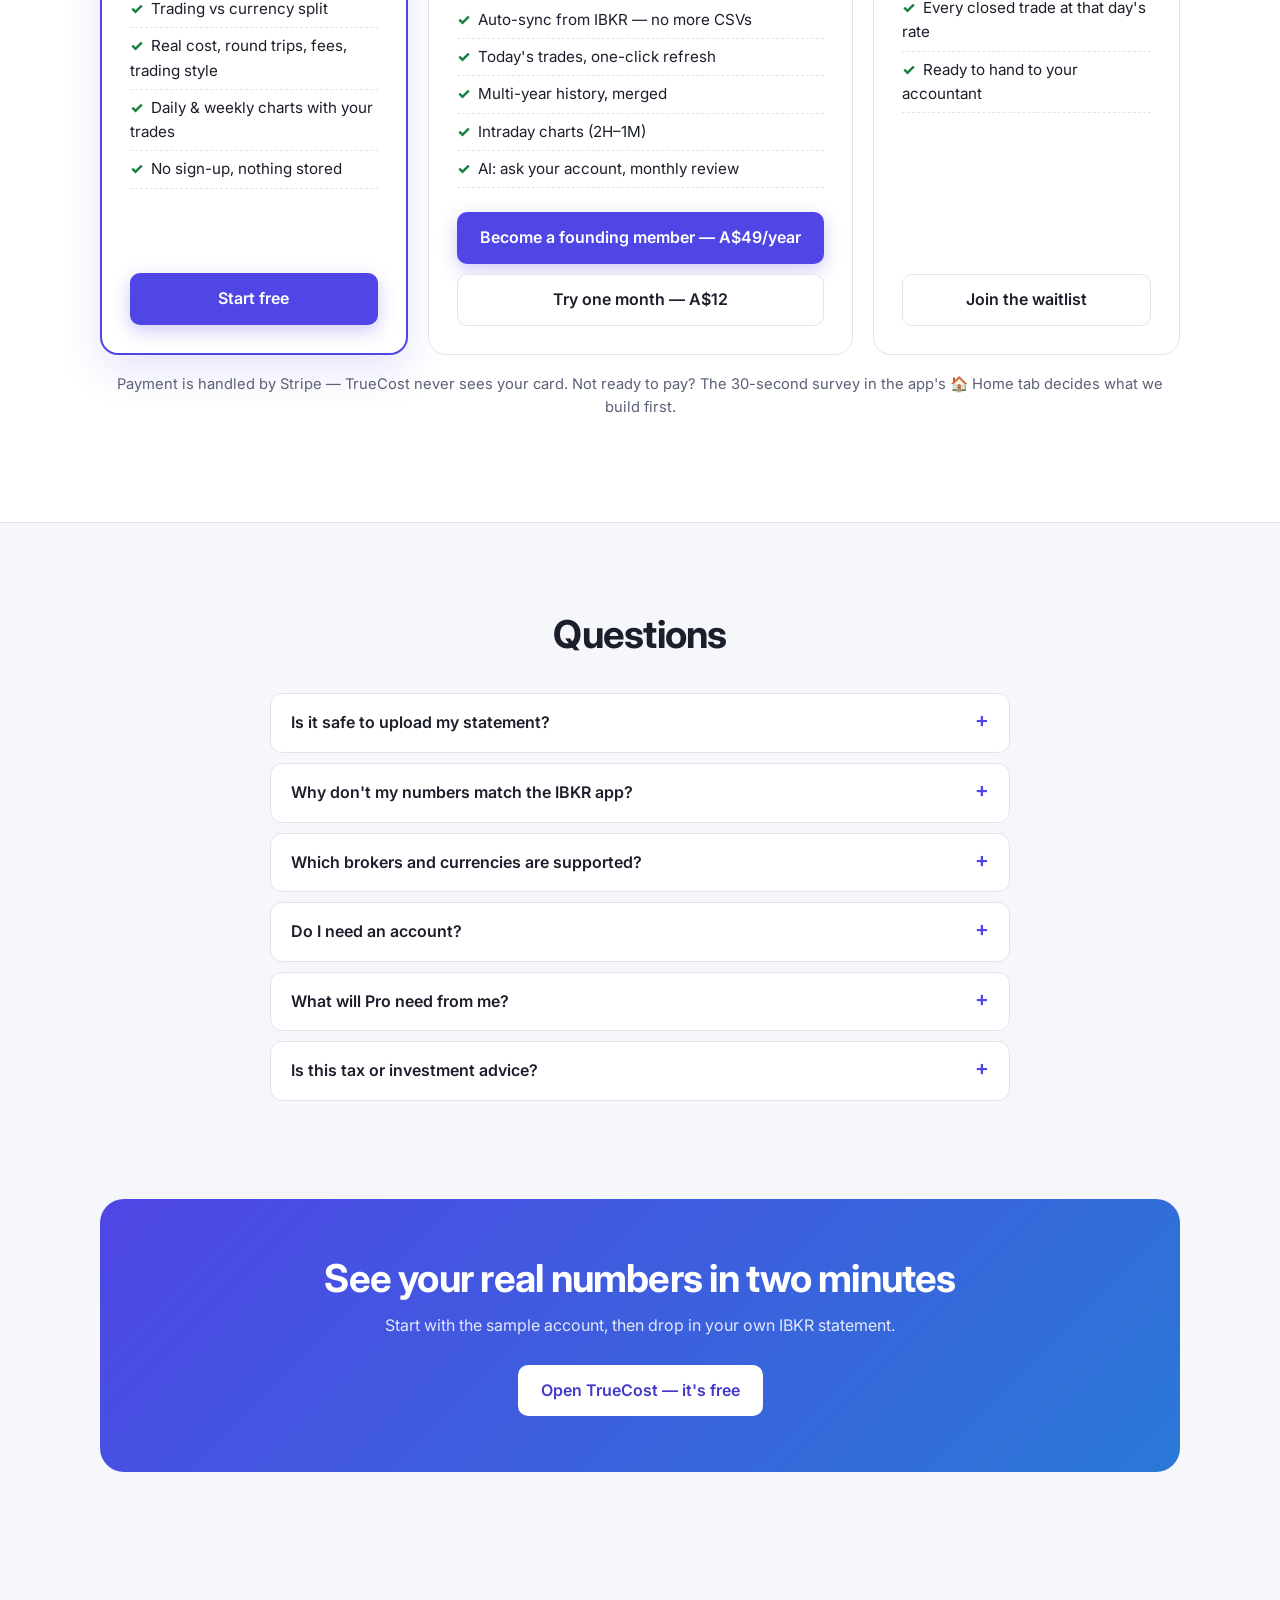
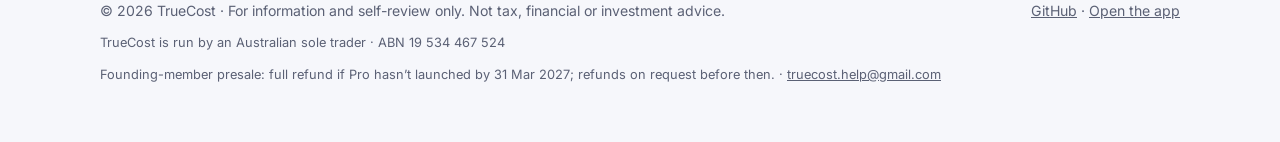
==== commit aee58290: "Web app: TrueCost runs in the browser on GitHub Pages, no Streamlit sleep docs/app/ is the whole app" ====
--- a/docs/index.html
+++ b/docs/index.html
@@ -25,7 +25,7 @@
     </div>
     <div class="nav-right">
       <button class="lang" id="lang" type="button" aria-label="Language">中文</button>
-      <a class="btn btn-primary btn-sm app-link" href="https://truecost.streamlit.app" data-t="nav_cta"></a>
+      <a class="btn btn-primary btn-sm app-link" href="app/" data-t="nav_cta"></a>
     </div>
   </div>
 </nav>
@@ -40,13 +40,13 @@
     </ul>
     <div class="badge reveal" data-t="hero_badge"></div>
     <div class="cta reveal">
-      <a class="btn btn-primary app-link" href="https://truecost.streamlit.app" data-t="hero_cta"></a>
+      <a class="btn btn-primary app-link" href="app/" data-t="hero_cta"></a>
       <a class="btn btn-ghost" href="#calculator" data-t="hero_cta2"></a>
     </div>
     <div class="trust reveal" data-t="hero_trust"></div>
 
     <div class="mock reveal" aria-label="TrueCost screenshot">
-      <div class="mock-bar"><span></span><span></span><span></span><b>truecost.streamlit.app</b></div>
+      <div class="mock-bar"><span></span><span></span><span></span><b>chuanyesama.github.io/truecost/app</b></div>
       <div class="mock-body">
         <div class="mock-tabs"><span class="on" data-t="m_home"></span><span data-t="m_t1"></span><span data-t="m_t2"></span>
           <span data-t="m_t3"></span><span data-t="m_t4"></span><span data-t="m_t5"></span><span data-t="m_t6"></span></div>
@@ -158,7 +158,7 @@
         </div>
         <div class="say" id="r_say"></div>
         <div class="fine" data-t="c_fine"></div>
-        <div class="cta-row"><a class="btn btn-primary app-link" href="https://truecost.streamlit.app" data-t="c_cta"></a>
+        <div class="cta-row"><a class="btn btn-primary app-link" href="app/" data-t="c_cta"></a>
           <a class="btn btn-ghost" href="calculator.html" data-where="calc_full" data-t="calc_full_btn"></a></div>
       </div>
     </div>
@@ -206,7 +206,7 @@
         <h3 data-t="free_t"></h3>
         <div class="price">A$0</div>
         <ul><li data-t="free_1"></li><li data-t="free_2"></li><li data-t="free_3"></li><li data-t="free_4"></li><li data-t="free_5"></li></ul>
-        <a class="btn btn-primary app-link" href="https://truecost.streamlit.app" data-t="free_cta"></a>
+        <a class="btn btn-primary app-link" href="app/" data-t="free_cta"></a>
       </div>
       <div class="plan reveal">
         <span class="state soon" data-t="s_presale"></span>
@@ -224,7 +224,7 @@
         <h3 data-t="rep_t"></h3>
         <div class="price">A$19 <small data-t="rep_unit"></small></div>
         <ul><li data-t="rep_1"></li><li data-t="rep_2"></li><li data-t="rep_3"></li></ul>
-        <a class="btn btn-ghost app-link" href="https://truecost.streamlit.app" data-t="soon_cta"></a>
+        <a class="btn btn-ghost app-link" href="app/" data-t="soon_cta"></a>
       </div>
     </div>
     <p class="soon-note reveal" data-t="price_note"></p>
@@ -248,7 +248,7 @@
     <div class="final reveal">
       <h2 data-t="final_title"></h2>
       <p data-t="final_sub"></p>
-      <a class="btn app-link" href="https://truecost.streamlit.app" data-t="final_cta"></a>
+      <a class="btn app-link" href="app/" data-t="final_cta"></a>
     </div>
   </div>
 </section>
@@ -261,7 +261,7 @@
 <footer>
   <div class="wrap">
     <span>© 2026 TrueCost · <span data-t="foot_disclaimer"></span></span>
-    <span><a href="https://github.com/chuanyesama/truecost">GitHub</a> · <a class="app-link" href="https://truecost.streamlit.app" data-t="foot_app"></a></span>
+    <span><a href="https://github.com/chuanyesama/truecost">GitHub</a> · <a class="app-link" href="app/" data-t="foot_app"></a></span>
   </div>
   <div class="wrap seller">
     <span data-t="foot_seller"></span>
@@ -339,7 +339,7 @@
     price_note: "Payment is handled by Stripe — TrueCost never sees your card. Not ready to pay? The 30-second survey in the app's 🏠 Home tab decides what we build first.",
     faq_title: "Questions",
     q1: "Is it safe to upload my statement?",
-    a1: "The free version never stores your file: it's read in memory for your visit and the temporary file is deleted straight away. Anonymous usage counts (no amounts, symbols or account numbers) help us improve it.",
+    a1: "Your statement is read inside your browser and never uploaded to any server — close the tab and it's gone. Anonymous usage counts (no amounts, symbols or account numbers) help us improve TrueCost.",
     q2: "Why don't my numbers match the IBKR app?",
     a2: "IBKR shows profit in each stock's own currency and an average cost that ignores round trips. TrueCost converts every trade at that day's rate into your home currency — and checks the total against your account's actual profit.",
     q3: "Which brokers and currencies are supported?",
@@ -423,7 +423,7 @@
     price_note: "付款由 Stripe 处理，TrueCost 看不到你的卡号。还没想好？网站「🏠 首页」的 30 秒问卷决定我们先做什么。",
     faq_title: "常见问题",
     q1: "上传对账单安全吗？",
-    a1: "免费版从不保存你的文件：只在本次访问的内存里读取，临时文件立即删除。我们只统计匿名使用情况（不记录金额、股票代码或账户号码），用来改进产品。",
+    a1: "安全。对账单只在你的浏览器里读取，不会上传到任何服务器，关掉页面就没了。我们只统计匿名使用情况（不记录金额、股票代码或账户号码），用来改进产品。",
     q2: "为什么和 IBKR App 里的数字不一样？",
     a2: "IBKR 按每只股票自己的币种显示盈亏，平均成本也不算做 T。TrueCost 把每笔交易按当天汇率换算成你的本币，并且和账户的实际盈亏核对。",
     q3: "支持哪些券商和币种？",
@@ -444,7 +444,7 @@
 };
 
 for (const l of ["en", "zh"]) Object.assign(T[l], CT[l]);
-const APP = "https://truecost.streamlit.app";
+const APP = "app";  // the web app, docs/app/
 const forced = new URLSearchParams(location.search).get("theme");  // ?theme=light for screenshots
 if (forced === "light") document.documentElement.dataset.theme = "light";
 let lang = (() => {
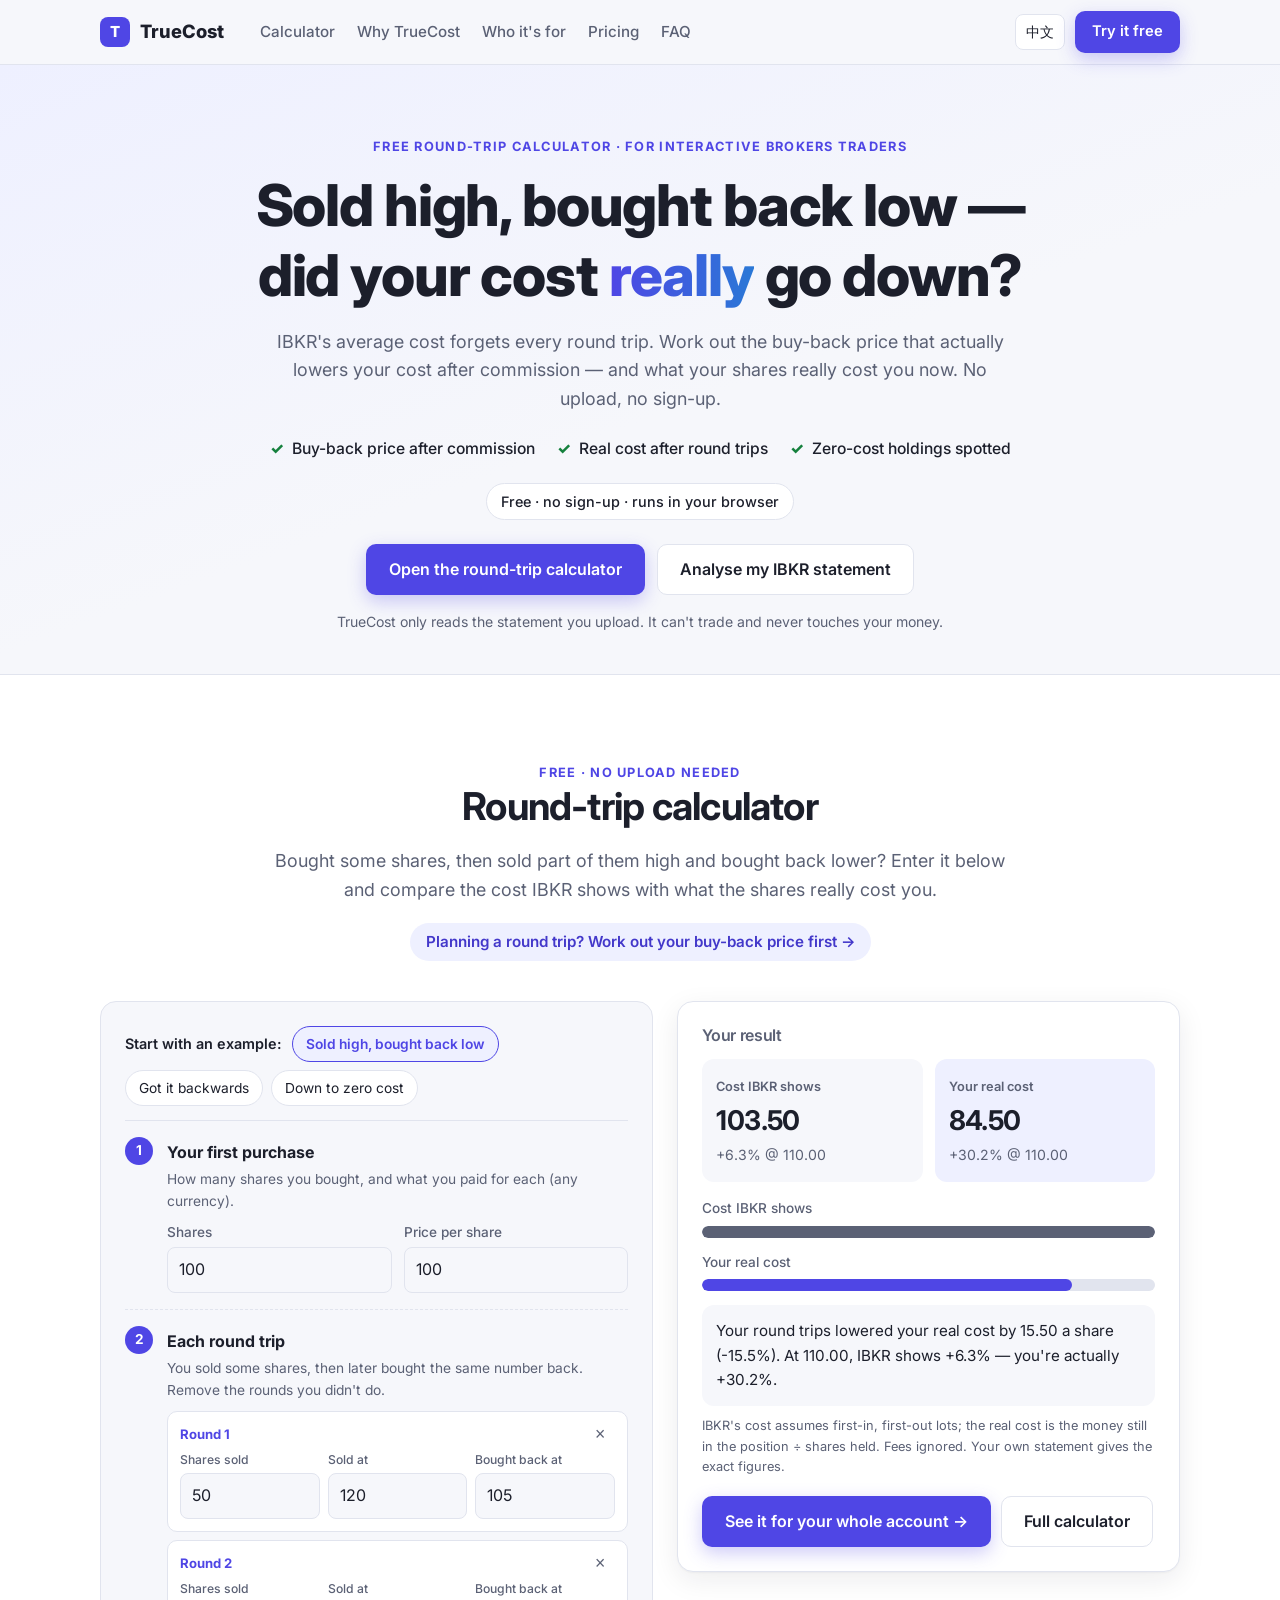
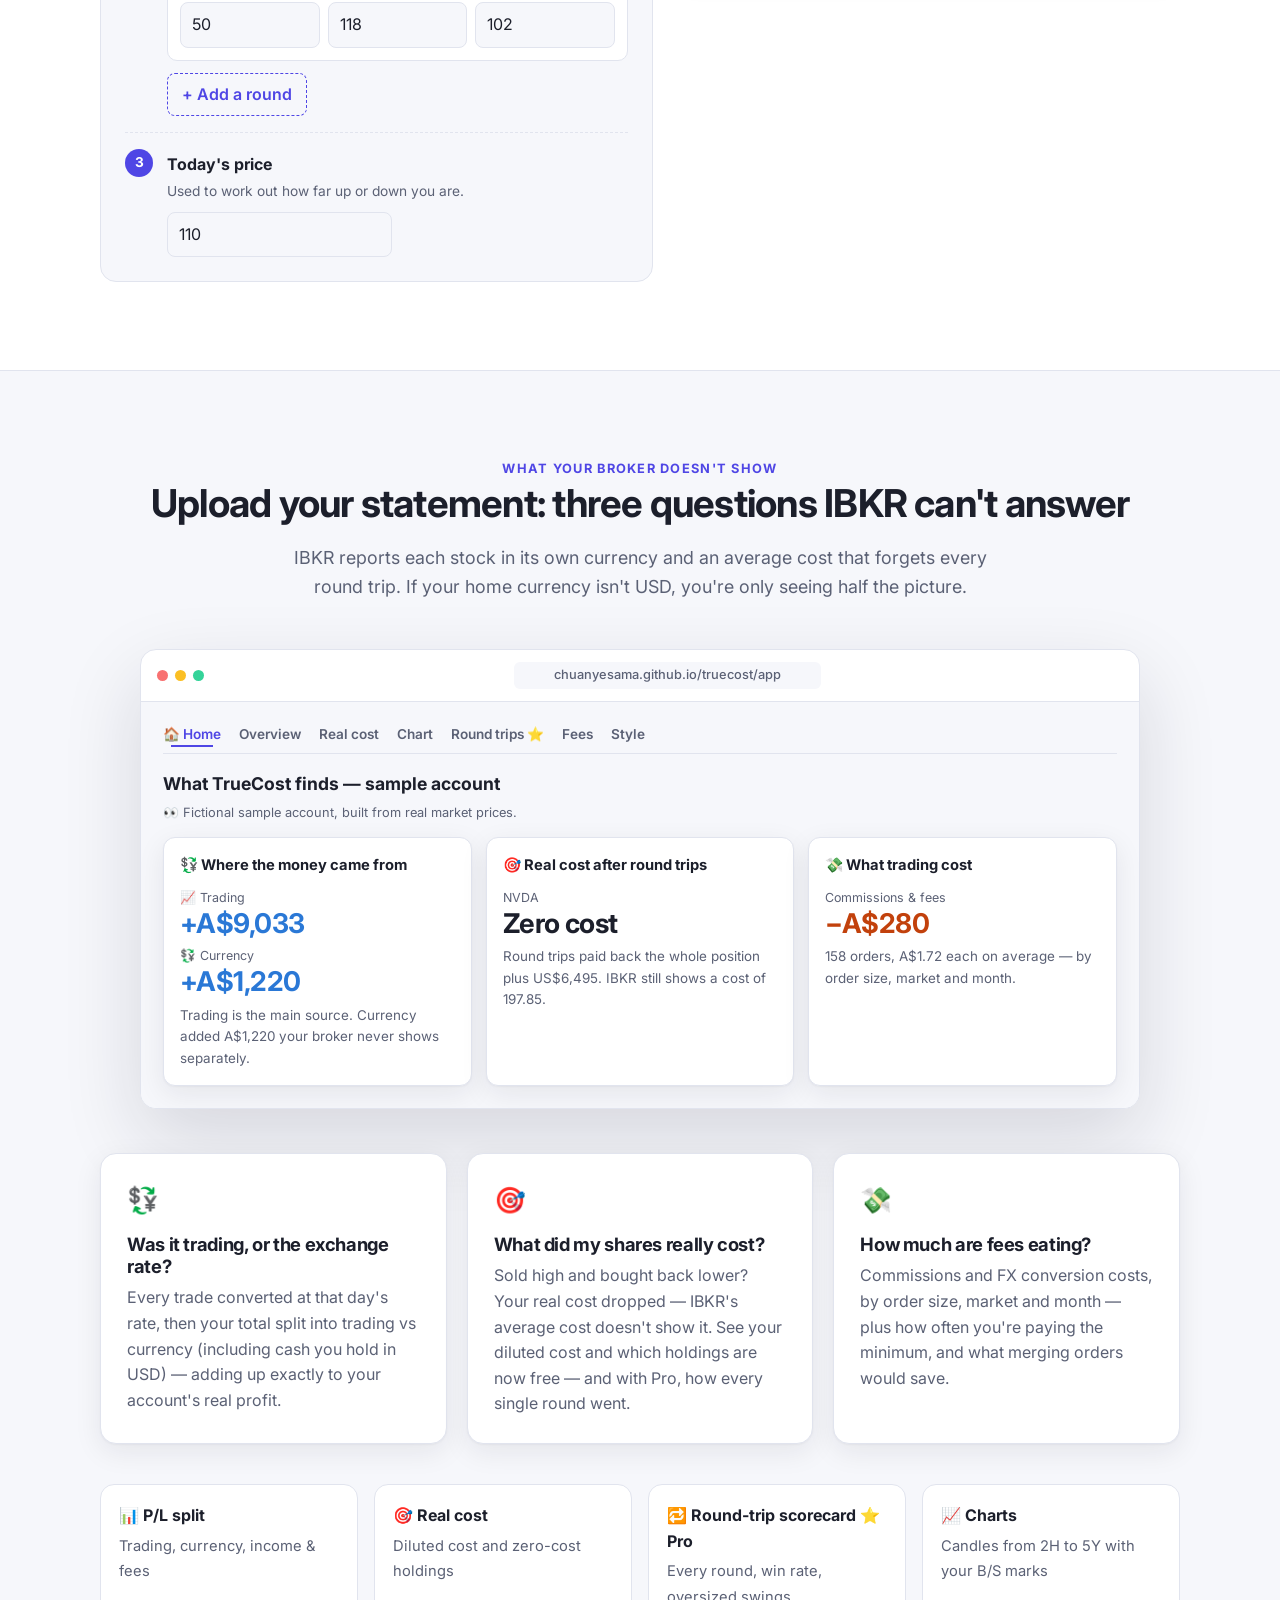
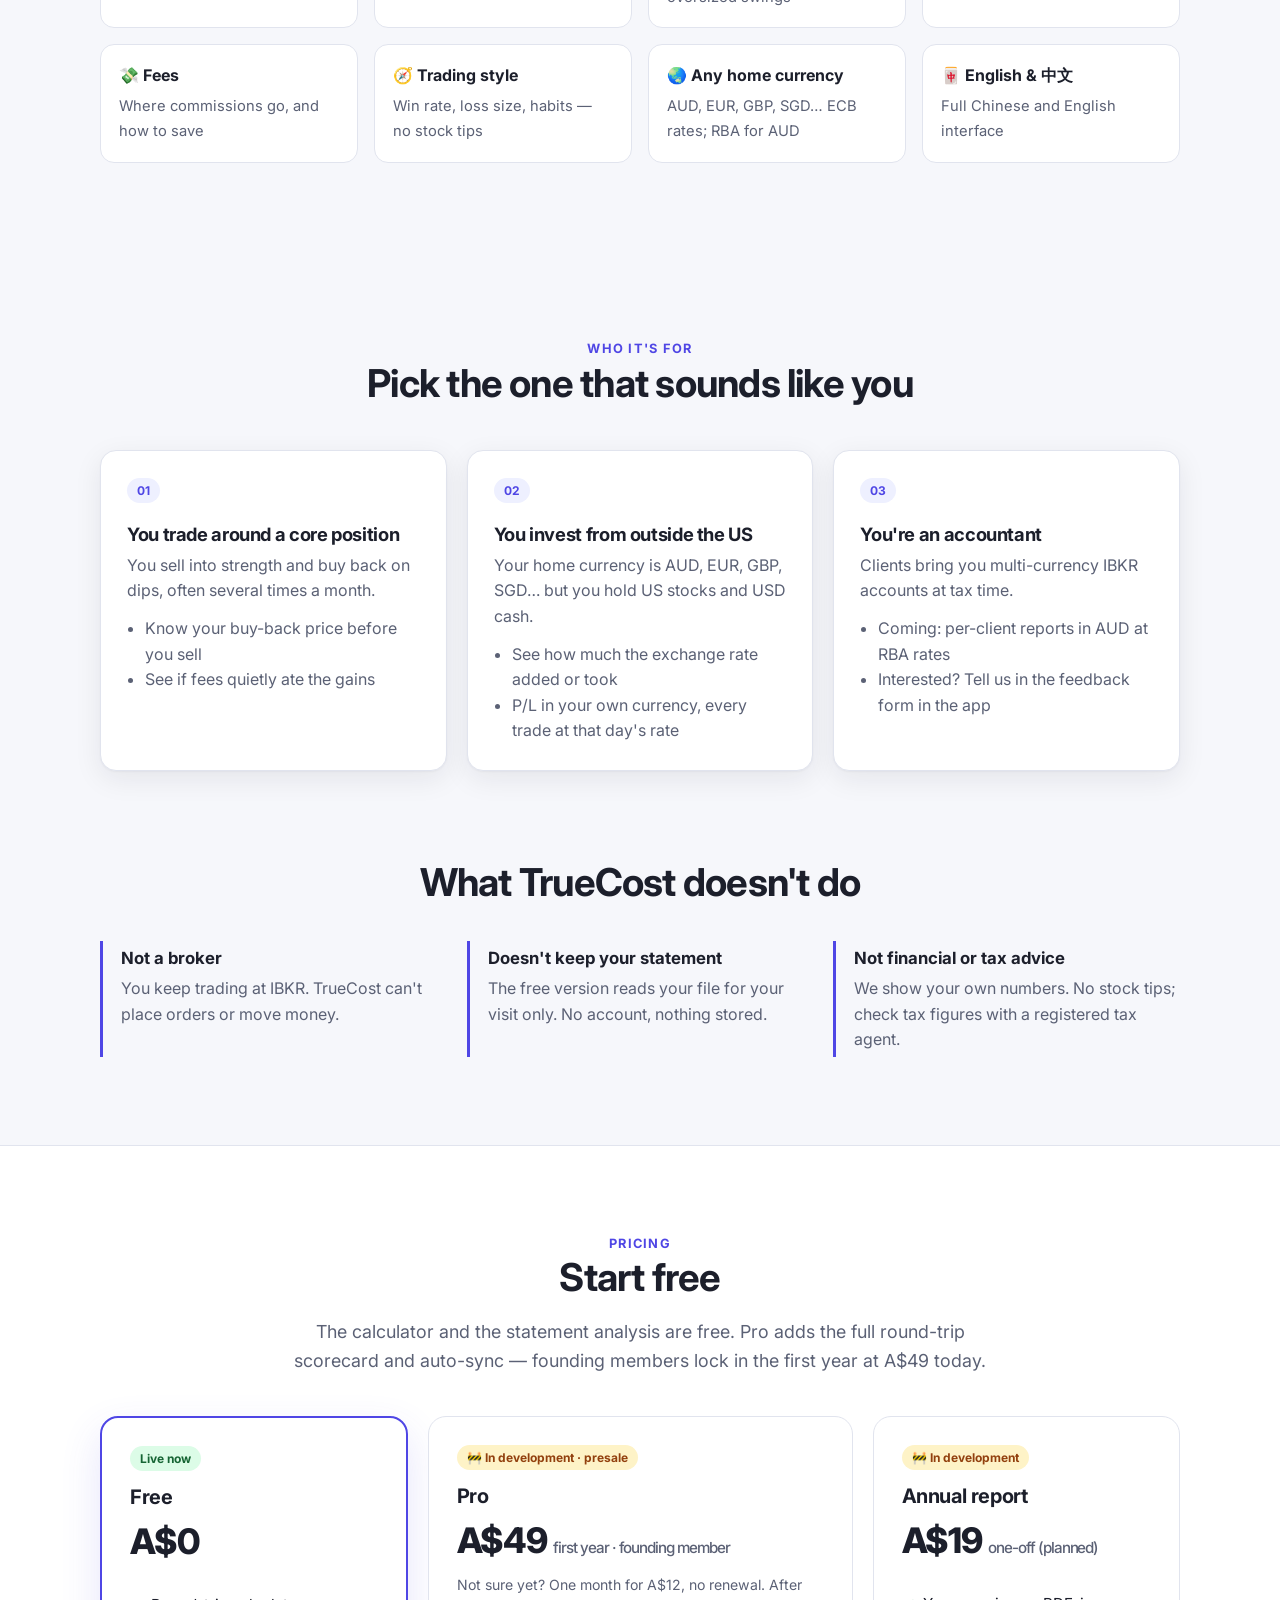
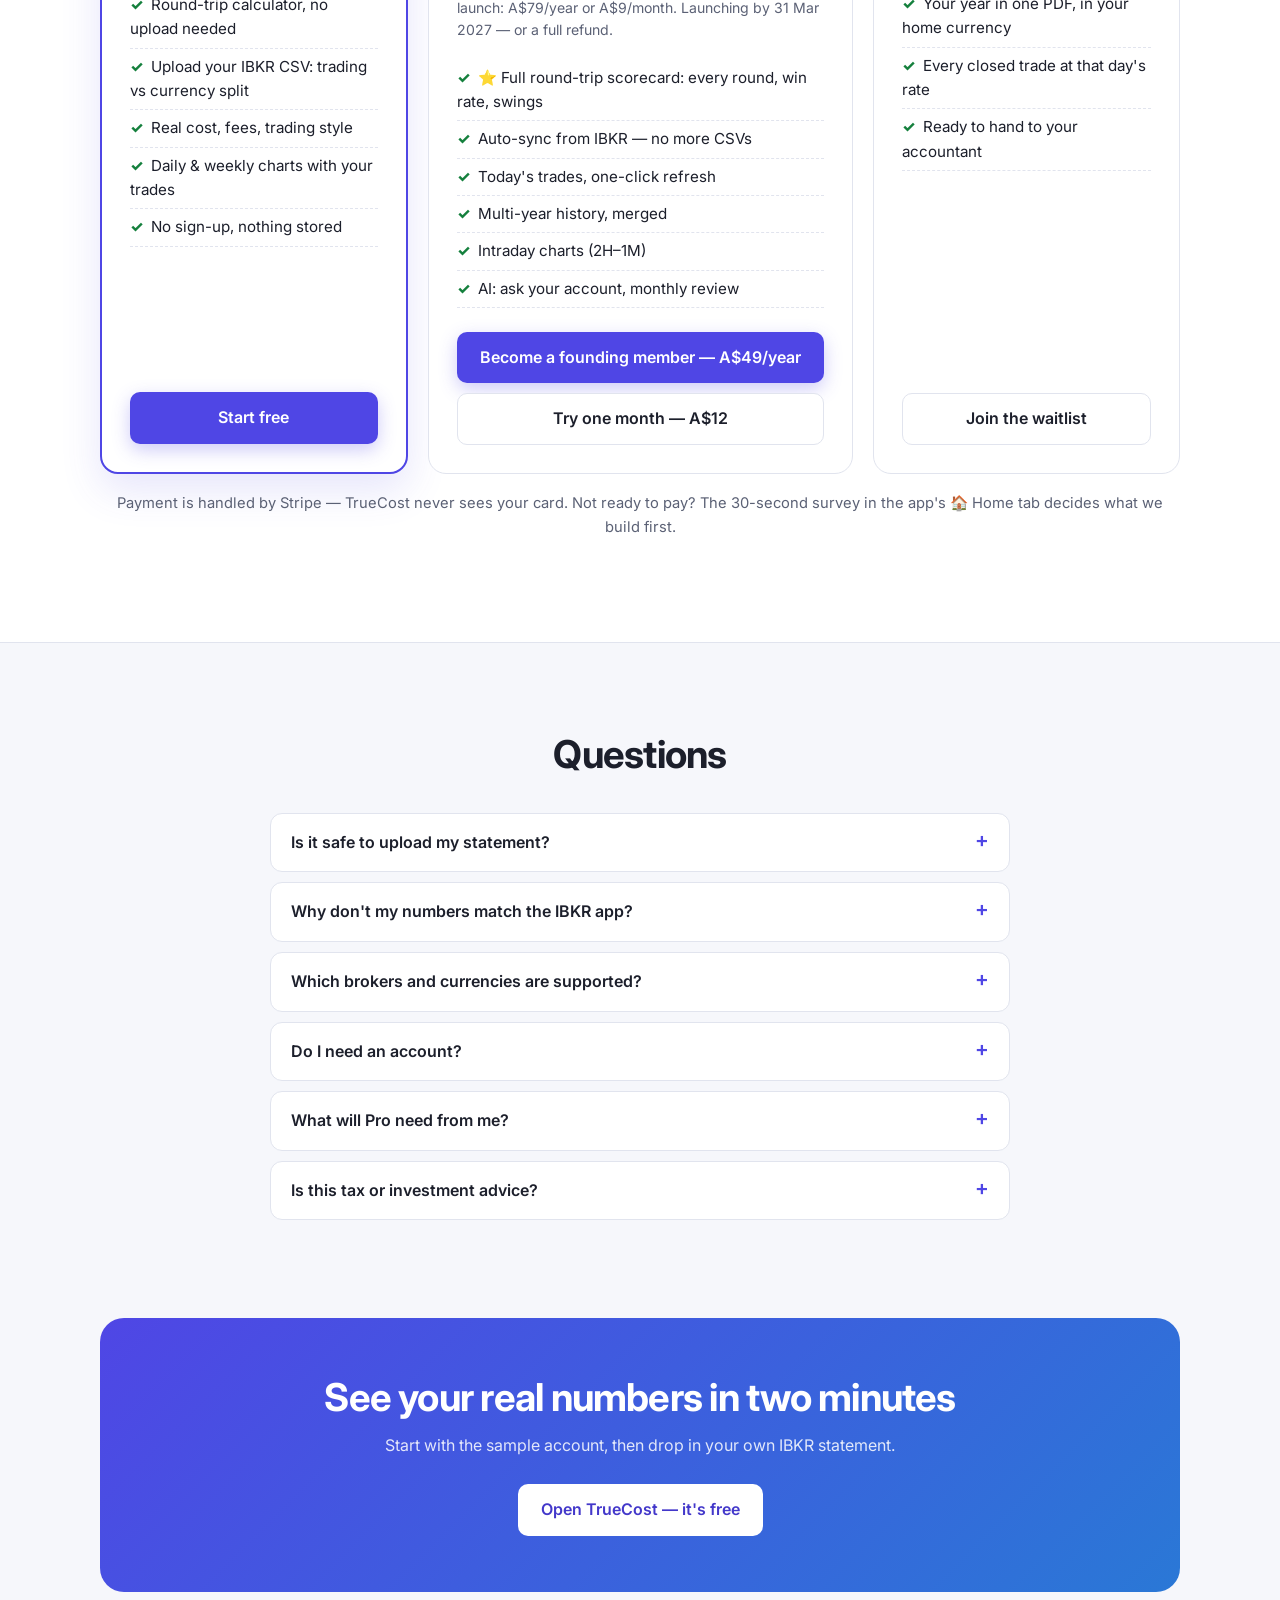
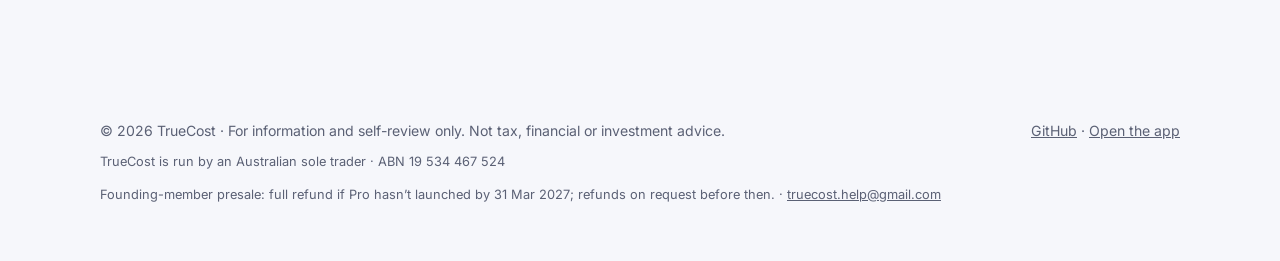
==== commit 6a748587: "Round-trip calculator leads; the round-trip scorecard becomes Pro - Site hero now sells the free cal" ====
--- a/docs/index.html
+++ b/docs/index.html
@@ -3,7 +3,7 @@
 <head>
 <meta charset="utf-8">
 <meta name="viewport" content="width=device-width, initial-scale=1">
-<title>TrueCost — your real IBKR profit, in your own currency</title>
+<title>TrueCost — round-trip calculator & real cost for IBKR traders</title>
 <meta name="description" content="Upload your Interactive Brokers statement and see, in your home currency, whether your profit came from trading or the exchange rate, your real cost after trading around a position, and what fees cost you. Free, no sign-up.">
 <link rel="icon" href="data:image/svg+xml,<svg xmlns='http://www.w3.org/2000/svg' viewBox='0 0 100 100'><rect width='100' height='100' rx='22' fill='%234f46e5'/><text x='50' y='68' font-size='54' font-family='Arial' font-weight='700' fill='white' text-anchor='middle'>T</text></svg>">
 <link rel="preconnect" href="https://fonts.googleapis.com">
@@ -17,8 +17,8 @@
   <div class="wrap">
     <a class="logo" href="#"><i>T</i>TrueCost</a>
     <div class="links">
+      <a href="#calculator" data-t="nav_calc"></a>
       <a href="#why" data-t="nav_why"></a>
-      <a href="#calculator" data-t="nav_calc"></a>
       <a href="#who" data-t="nav_who"></a>
       <a href="#pricing" data-t="nav_pricing"></a>
       <a href="#faq" data-t="nav_faq"></a>
@@ -40,50 +40,113 @@
     </ul>
     <div class="badge reveal" data-t="hero_badge"></div>
     <div class="cta reveal">
-      <a class="btn btn-primary app-link" href="app/" data-t="hero_cta"></a>
-      <a class="btn btn-ghost" href="#calculator" data-t="hero_cta2"></a>
+      <a class="btn btn-primary" href="calculator.html#plan" data-where="hero_calc" data-t="hero_cta"></a>
+      <a class="btn btn-ghost app-link" href="app/" data-t="hero_cta2"></a>
     </div>
     <div class="trust reveal" data-t="hero_trust"></div>
 
-    <div class="mock reveal" aria-label="TrueCost screenshot">
-      <div class="mock-bar"><span></span><span></span><span></span><b>chuanyesama.github.io/truecost/app</b></div>
-      <div class="mock-body">
-        <div class="mock-tabs"><span class="on" data-t="m_home"></span><span data-t="m_t1"></span><span data-t="m_t2"></span>
-          <span data-t="m_t3"></span><span data-t="m_t4"></span><span data-t="m_t5"></span><span data-t="m_t6"></span></div>
-        <div class="mock-title" data-t="m_title"></div>
-        <div class="mock-note" data-t="m_note"></div>
-        <div class="grid3">
-          <div class="mcard float">
-            <h4 data-t="m_c1"></h4>
-            <div class="mlabel" data-t="m_trading"></div>
-            <div class="mvalue pos"><span class="count" data-to="9033" data-prefix="+A$"></span></div>
-            <div class="mlabel" data-t="m_fx"></div>
-            <div class="mvalue pos"><span class="count" data-to="1220" data-prefix="+A$"></span></div>
-            <div class="mtext" data-t="m_c1_line"></div>
+  </div>
+</header>
+
+<section id="calculator" style="background: var(--card); border-top: 1px solid var(--line); border-bottom: 1px solid var(--line);">
+  <div class="wrap center">
+    <div class="eyebrow reveal" data-t="calc_eyebrow"></div>
+    <h2 class="reveal" data-t="calc_title"></h2>
+    <p class="lead reveal" data-t="calc_sub"></p>
+    <p class="reveal" style="margin-top:14px"><a class="pill-link" href="calculator.html" data-where="calc_full_top" data-t="calc_full"></a></p>
+  </div>
+  <div class="wrap">
+    <div class="calc reveal">
+      <div class="panel" style="background: var(--bg); box-shadow: none;">
+        <div class="presets">
+          <span data-t="c_try"></span>
+          <button class="chip on" type="button" data-preset="good" data-t="c_p_good"></button>
+          <button class="chip" type="button" data-preset="bad" data-t="c_p_bad"></button>
+          <button class="chip" type="button" data-preset="zero" data-t="c_p_zero"></button>
+        </div>
+        <div class="step">
+          <div class="num">1</div>
+          <div>
+            <h4 data-t="c_s1"></h4><p class="hint" data-t="c_s1_hint"></p>
+            <div class="row">
+              <div><label for="n0" data-t="c_shares"></label><input id="n0" type="number" min="1" step="1" value="100"></div>
+              <div><label for="p0" data-t="c_price"></label><input id="p0" type="number" min="0" step="0.01" value="100"></div>
+            </div>
           </div>
-          <div class="mcard float" style="animation-delay:-2s">
-            <h4 data-t="m_c2"></h4>
-            <div class="mlabel">NVDA</div>
-            <div class="mvalue" data-t="m_zero"></div>
-            <div class="mtext" data-t="m_c2_line"></div>
+        </div>
+        <div class="step">
+          <div class="num">2</div>
+          <div>
+            <h4 data-t="c_s2"></h4><p class="hint" data-t="c_s2_hint"></p>
+            <div id="rounds"></div>
+            <button class="add" id="add" type="button" data-t="c_add"></button>
           </div>
-          <div class="mcard float" style="animation-delay:-4s">
-            <h4 data-t="m_c3"></h4>
-            <div class="mlabel" data-t="m_fees"></div>
-            <div class="mvalue neg"><span class="count" data-to="280" data-prefix="−A$"></span></div>
-            <div class="mtext" data-t="m_c3_line"></div>
+        </div>
+        <div class="step">
+          <div class="num">3</div>
+          <div>
+            <h4 data-t="c_s3"></h4><p class="hint" data-t="c_s3_hint"></p>
+            <div class="row"><div><input id="now" type="number" min="0" step="0.01" value="110" aria-label="price now"></div><div></div></div>
           </div>
         </div>
       </div>
-    </div>
-  </div>
-</header>
+      <div class="panel result" id="calc-result" aria-live="polite">
+        <h3 data-t="c_result"></h3>
+        <div class="compare">
+          <div><small data-t="c_ibkr"></small><strong id="r_ibkr"></strong><em id="r_ibkr_pct"></em></div>
+          <div class="real"><small data-t="c_real"></small><strong id="r_real"></strong><em id="r_real_pct"></em></div>
+        </div>
+        <div class="bars">
+          <label data-t="c_ibkr"></label><div class="bar"><i id="b_ibkr" style="background: var(--muted)"></i></div>
+          <label data-t="c_real"></label><div class="bar"><i id="b_real" style="background: var(--accent)"></i></div>
+        </div>
+        <div class="say" id="r_say"></div>
+        <div class="fine" data-t="c_fine"></div>
+        <div class="cta-row"><a class="btn btn-primary app-link" href="app/" data-t="c_cta"></a>
+          <a class="btn btn-ghost" href="calculator.html" data-where="calc_full" data-t="calc_full_btn"></a></div>
+      </div>
+    </div>
+  </div>
+</section>
 
 <section id="why">
   <div class="wrap center">
     <div class="eyebrow reveal" data-t="why_eyebrow"></div>
     <h2 class="reveal" data-t="why_title"></h2>
     <p class="lead reveal" data-t="why_sub"></p>
+  </div>
+  <div class="wrap">
+  <div class="mock reveal" aria-label="TrueCost screenshot">
+    <div class="mock-bar"><span></span><span></span><span></span><b>chuanyesama.github.io/truecost/app</b></div>
+    <div class="mock-body">
+      <div class="mock-tabs"><span class="on" data-t="m_home"></span><span data-t="m_t1"></span><span data-t="m_t2"></span>
+        <span data-t="m_t3"></span><span data-t="m_t4"></span><span data-t="m_t5"></span><span data-t="m_t6"></span></div>
+      <div class="mock-title" data-t="m_title"></div>
+      <div class="mock-note" data-t="m_note"></div>
+      <div class="grid3">
+        <div class="mcard float">
+          <h4 data-t="m_c1"></h4>
+          <div class="mlabel" data-t="m_trading"></div>
+          <div class="mvalue pos"><span class="count" data-to="9033" data-prefix="+A$"></span></div>
+          <div class="mlabel" data-t="m_fx"></div>
+          <div class="mvalue pos"><span class="count" data-to="1220" data-prefix="+A$"></span></div>
+          <div class="mtext" data-t="m_c1_line"></div>
+        </div>
+        <div class="mcard float" style="animation-delay:-2s">
+          <h4 data-t="m_c2"></h4>
+          <div class="mlabel">NVDA</div>
+          <div class="mvalue" data-t="m_zero"></div>
+          <div class="mtext" data-t="m_c2_line"></div>
+        </div>
+        <div class="mcard float" style="animation-delay:-4s">
+          <h4 data-t="m_c3"></h4>
+          <div class="mlabel" data-t="m_fees"></div>
+          <div class="mvalue neg"><span class="count" data-to="280" data-prefix="−A$"></span></div>
+          <div class="mtext" data-t="m_c3_line"></div>
+        </div>
+      </div>
+    </div>
+  </div>
   </div>
   <div class="wrap">
     <div class="cards">
@@ -100,67 +163,6 @@
       <div><b data-t="f6_t"></b><span data-t="f6_d"></span></div>
       <div><b data-t="f7_t"></b><span data-t="f7_d"></span></div>
       <div><b data-t="f8_t"></b><span data-t="f8_d"></span></div>
-    </div>
-  </div>
-</section>
-
-<section id="calculator" style="background: var(--card); border-top: 1px solid var(--line); border-bottom: 1px solid var(--line);">
-  <div class="wrap center">
-    <div class="eyebrow reveal" data-t="calc_eyebrow"></div>
-    <h2 class="reveal" data-t="calc_title"></h2>
-    <p class="lead reveal" data-t="calc_sub"></p>
-    <p class="reveal" style="margin-top:14px"><a class="pill-link" href="calculator.html" data-where="calc_full_top" data-t="calc_full"></a></p>
-  </div>
-  <div class="wrap">
-    <div class="calc reveal">
-      <div class="panel" style="background: var(--bg); box-shadow: none;">
-        <div class="presets">
-          <span data-t="c_try"></span>
-          <button class="chip on" type="button" data-preset="good" data-t="c_p_good"></button>
-          <button class="chip" type="button" data-preset="bad" data-t="c_p_bad"></button>
-          <button class="chip" type="button" data-preset="zero" data-t="c_p_zero"></button>
-        </div>
-        <div class="step">
-          <div class="num">1</div>
-          <div>
-            <h4 data-t="c_s1"></h4><p class="hint" data-t="c_s1_hint"></p>
-            <div class="row">
-              <div><label for="n0" data-t="c_shares"></label><input id="n0" type="number" min="1" step="1" value="100"></div>
-              <div><label for="p0" data-t="c_price"></label><input id="p0" type="number" min="0" step="0.01" value="100"></div>
-            </div>
-          </div>
-        </div>
-        <div class="step">
-          <div class="num">2</div>
-          <div>
-            <h4 data-t="c_s2"></h4><p class="hint" data-t="c_s2_hint"></p>
-            <div id="rounds"></div>
-            <button class="add" id="add" type="button" data-t="c_add"></button>
-          </div>
-        </div>
-        <div class="step">
-          <div class="num">3</div>
-          <div>
-            <h4 data-t="c_s3"></h4><p class="hint" data-t="c_s3_hint"></p>
-            <div class="row"><div><input id="now" type="number" min="0" step="0.01" value="110" aria-label="price now"></div><div></div></div>
-          </div>
-        </div>
-      </div>
-      <div class="panel result" id="calc-result" aria-live="polite">
-        <h3 data-t="c_result"></h3>
-        <div class="compare">
-          <div><small data-t="c_ibkr"></small><strong id="r_ibkr"></strong><em id="r_ibkr_pct"></em></div>
-          <div class="real"><small data-t="c_real"></small><strong id="r_real"></strong><em id="r_real_pct"></em></div>
-        </div>
-        <div class="bars">
-          <label data-t="c_ibkr"></label><div class="bar"><i id="b_ibkr" style="background: var(--muted)"></i></div>
-          <label data-t="c_real"></label><div class="bar"><i id="b_real" style="background: var(--accent)"></i></div>
-        </div>
-        <div class="say" id="r_say"></div>
-        <div class="fine" data-t="c_fine"></div>
-        <div class="cta-row"><a class="btn btn-primary app-link" href="app/" data-t="c_cta"></a>
-          <a class="btn btn-ghost" href="calculator.html" data-where="calc_full" data-t="calc_full_btn"></a></div>
-      </div>
     </div>
   </div>
 </section>
@@ -213,7 +215,7 @@
         <h3 data-t="pro_t"></h3>
         <div class="price">A$49 <small data-t="pro_unit"></small></div>
         <p class="plan-after" data-t="pro_after"></p>
-        <ul><li data-t="pro_1"></li><li data-t="pro_2"></li><li data-t="pro_3"></li><li data-t="pro_4"></li><li data-t="pro_5"></li></ul>
+        <ul><li data-t="pro_0"></li><li data-t="pro_1"></li><li data-t="pro_2"></li><li data-t="pro_3"></li><li data-t="pro_4"></li><li data-t="pro_5"></li></ul>
         <div class="plan-btns">
           <a class="btn btn-primary" href="https://buy.stripe.com/dRmeVe8MLd9w0MT7DmfEk00?client_reference_id=site_pricing_year" data-where="pricing" data-plan="year" data-t="founder_cta"></a>
           <a class="btn btn-ghost" href="https://buy.stripe.com/7sYfZi0gf4D067d9LufEk01?client_reference_id=site_pricing_month" data-where="pricing" data-plan="month" data-t="month_cta"></a>
@@ -276,14 +278,14 @@
   en: {
     nav_why: "Why TrueCost", nav_calc: "Calculator", nav_who: "Who it's for", nav_pricing: "Pricing", nav_faq: "FAQ",
     nav_cta: "Try it free",
-    hero_eyebrow: "For Interactive Brokers users · any home currency",
-    hero_title: "Did you profit from <em>trading</em> — or from the exchange rate?",
-    hero_sub: "Upload your IBKR statement and see, in your own currency, where your money really came from, your real cost after trading around a position, and what fees took.",
-    hero_c1: "Reconciles to your account to the cent", hero_c2: "Real cost after round trips", hero_c3: "Every fee laid out",
-    hero_badge: "Free · no sign-up · your statement is never stored",
-    hero_cta: "Try it with a sample account", hero_cta2: "See the round-trip calculator ↓",
+    hero_eyebrow: "Free round-trip calculator · for Interactive Brokers traders",
+    hero_title: "Sold high, bought back low — did your cost <em>really</em> go down?",
+    hero_sub: "IBKR's average cost forgets every round trip. Work out the buy-back price that actually lowers your cost after commission — and what your shares really cost you now. No upload, no sign-up.",
+    hero_c1: "Buy-back price after commission", hero_c2: "Real cost after round trips", hero_c3: "Zero-cost holdings spotted",
+    hero_badge: "Free · no sign-up · runs in your browser",
+    hero_cta: "Open the round-trip calculator", hero_cta2: "Analyse my IBKR statement",
     hero_trust: "TrueCost only reads the statement you upload. It can't trade and never touches your money.",
-    m_home: "🏠 Home", m_t1: "Overview", m_t2: "Real cost", m_t3: "Chart", m_t4: "Round trips", m_t5: "Fees", m_t6: "Style",
+    m_home: "🏠 Home", m_t1: "Overview", m_t2: "Real cost", m_t3: "Chart", m_t4: "Round trips ⭐", m_t5: "Fees", m_t6: "Style",
     m_title: "What TrueCost finds — sample account", m_note: "👀 Fictional sample account, built from real market prices.",
     m_c1: "💱 Where the money came from", m_trading: "📈 Trading", m_fx: "💱 Currency",
     m_c1_line: "Trading is the main source. Currency added A$1,220 your broker never shows separately.",
@@ -292,29 +294,29 @@
     m_c3: "💸 What trading cost", m_fees: "Commissions & fees",
     m_c3_line: "158 orders, A$1.72 each on average — by order size, market and month.",
     why_eyebrow: "What your broker doesn't show",
-    why_title: "Three questions IBKR can't answer for you",
+    why_title: "Upload your statement: three questions IBKR can't answer",
     why_sub: "IBKR reports each stock in its own currency and an average cost that forgets every round trip. If your home currency isn't USD, you're only seeing half the picture.",
     p1_t: "Was it trading, or the exchange rate?",
     p1_d: "Every trade converted at that day's rate, then your total split into trading vs currency (including cash you hold in USD) — adding up exactly to your account's real profit.",
     p2_t: "What did my shares really cost?",
-    p2_d: "Sold high and bought back lower? Your real cost dropped — IBKR's average cost doesn't show it. See your diluted cost, every round, and which holdings are now free.",
+    p2_d: "Sold high and bought back lower? Your real cost dropped — IBKR's average cost doesn't show it. See your diluted cost and which holdings are now free — and with Pro, how every single round went.",
     p3_t: "How much are fees eating?",
     p3_d: "Commissions and FX conversion costs, by order size, market and month — plus how often you're paying the minimum, and what merging orders would save.",
     f1_t: "📊 P/L split", f1_d: "Trading, currency, income & fees",
     f2_t: "🎯 Real cost", f2_d: "Diluted cost and zero-cost holdings",
-    f3_t: "🔁 Round trips", f3_d: "Every sell-and-buy-back, win or loss",
+    f3_t: "🔁 Round-trip scorecard ⭐ Pro", f3_d: "Every round, win rate, oversized swings",
     f4_t: "📈 Charts", f4_d: "Candles from 2H to 5Y with your B/S marks",
     f5_t: "💸 Fees", f5_d: "Where commissions go, and how to save",
     f6_t: "🧭 Trading style", f6_d: "Win rate, loss size, habits — no stock tips",
     f7_t: "🌏 Any home currency", f7_d: "AUD, EUR, GBP, SGD… ECB rates; RBA for AUD",
     f8_t: "🀄 English & 中文", f8_d: "Full Chinese and English interface",
-    calc_eyebrow: "Try it — no upload needed",
+    calc_eyebrow: "Free · no upload needed",
     calc_title: "Round-trip calculator",
     calc_sub: "Bought some shares, then sold part of them high and bought back lower? Enter it below and compare the cost IBKR shows with what the shares really cost you.",
     calc_full: "Planning a round trip? Work out your buy-back price first →", calc_full_btn: "Full calculator",
     who_eyebrow: "Who it's for", who_title: "Pick the one that sounds like you",
     w1_t: "You trade around a core position", w1_d: "You sell into strength and buy back on dips, often several times a month.",
-    w1_a: "Know whether each round actually lowered your cost", w1_b: "See if fees quietly ate the gains",
+    w1_a: "Know your buy-back price before you sell", w1_b: "See if fees quietly ate the gains",
     w2_t: "You invest from outside the US", w2_d: "Your home currency is AUD, EUR, GBP, SGD… but you hold US stocks and USD cash.",
     w2_a: "See how much the exchange rate added or took", w2_b: "P/L in your own currency, every trade at that day's rate",
     w3_t: "You're an accountant", w3_d: "Clients bring you multi-currency IBKR accounts at tax time.",
@@ -323,15 +325,15 @@
     n1_t: "Not a broker", n1_d: "You keep trading at IBKR. TrueCost can't place orders or move money.",
     n2_t: "Doesn't keep your statement", n2_d: "The free version reads your file for your visit only. No account, nothing stored.",
     n3_t: "Not financial or tax advice", n3_d: "We show your own numbers. No stock tips; check tax figures with a registered tax agent.",
-    price_eyebrow: "Pricing", price_title: "Everything that's live is free",
-    price_sub: "Pro and the annual report are still being built. Founding members can lock in Pro's first year at A$49 today.",
+    price_eyebrow: "Pricing", price_title: "Start free",
+    price_sub: "The calculator and the statement analysis are free. Pro adds the full round-trip scorecard and auto-sync — founding members lock in the first year at A$49 today.",
     s_live: "Live now", s_soon: "🚧 In development", s_presale: "🚧 In development · presale",
-    free_t: "Free", free_1: "Upload your IBKR CSV, any home currency", free_2: "Trading vs currency split",
-    free_3: "Real cost, round trips, fees, trading style", free_4: "Daily & weekly charts with your trades", free_5: "No sign-up, nothing stored",
+    free_t: "Free", free_1: "Round-trip calculator, no upload needed", free_2: "Upload your IBKR CSV: trading vs currency split",
+    free_3: "Real cost, fees, trading style", free_4: "Daily & weekly charts with your trades", free_5: "No sign-up, nothing stored",
     free_cta: "Start free",
     pro_t: "Pro", pro_unit: "first year · founding member",
     pro_after: "Not sure yet? One month for A$12, no renewal. After launch: A$79/year or A$9/month. Launching by 31 Mar 2027 — or a full refund.",
-    pro_1: "Auto-sync from IBKR — no more CSVs", pro_2: "Today's trades, one-click refresh", pro_3: "Multi-year history, merged",
+    pro_0: "⭐ Full round-trip scorecard: every round, win rate, swings", pro_1: "Auto-sync from IBKR — no more CSVs", pro_2: "Today's trades, one-click refresh", pro_3: "Multi-year history, merged",
     pro_4: "Intraday charts (2H–1M)", pro_5: "AI: ask your account, monthly review",
     rep_t: "Annual report", rep_unit: "one-off (planned)",
     rep_1: "Your year in one PDF, in your home currency", rep_2: "Every closed trade at that day's rate", rep_3: "Ready to hand to your accountant",
@@ -360,14 +362,14 @@
   zh: {
     nav_why: "为什么用", nav_calc: "做 T 计算器", nav_who: "适合谁", nav_pricing: "价格", nav_faq: "常见问题",
     nav_cta: "免费试用",
-    hero_eyebrow: "为盈透证券（IBKR）用户打造 · 支持任何本币",
-    hero_title: "你在 IBKR 赚的钱，是<em>交易赚的</em>，还是汇率给的？",
-    hero_sub: "上传 IBKR 对账单，用你的本币看清：钱到底从哪来、做 T 之后的真实成本、佣金吃掉了多少。",
-    hero_c1: "和账户实际盈亏对到每一分", hero_c2: "做 T 后的真实成本", hero_c3: "每一笔费用摊开看",
-    hero_badge: "免费 · 不用注册 · 不保存你的对账单",
-    hero_cta: "用示例账户试试", hero_cta2: "试试做 T 计算器 ↓",
+    hero_eyebrow: "免费做 T 计算器 · 为盈透证券（IBKR）用户打造",
+    hero_title: "高抛低吸之后，你的成本<em>真的</em>降了吗？",
+    hero_sub: "IBKR 的平均成本不算做 T。先算好扣掉佣金后买回价要低于多少才真的降成本，再看看你的股票现在真实是多少钱买的。不用上传，不用注册。",
+    hero_c1: "扣佣金后的保本买回价", hero_c2: "做 T 后的真实成本", hero_c3: "一眼看出零成本持股",
+    hero_badge: "免费 · 不用注册 · 在浏览器里计算",
+    hero_cta: "打开做 T 计算器", hero_cta2: "分析我的 IBKR 对账单",
     hero_trust: "TrueCost 只读取你上传的对账单，不能下单，也从不碰你的钱。",
-    m_home: "🏠 首页", m_t1: "总览", m_t2: "真实成本", m_t3: "K线图", m_t4: "做T记录", m_t5: "费用", m_t6: "交易风格",
+    m_home: "🏠 首页", m_t1: "总览", m_t2: "真实成本", m_t3: "K线图", m_t4: "做T记录 ⭐", m_t5: "费用", m_t6: "交易风格",
     m_title: "TrueCost 能发现什么——示例账户", m_note: "👀 虚构的示例账户，用真实行情生成。",
     m_c1: "💱 钱从哪来", m_trading: "📈 交易", m_fx: "💱 汇率",
     m_c1_line: "交易是主要来源；汇率另外带来了 A$1,220，券商从不单独显示。",
@@ -376,29 +378,29 @@
     m_c3: "💸 交易花了多少钱", m_fees: "佣金与费用",
     m_c3_line: "共 158 笔订单，平均每笔 A$1.72；按订单大小、市场、月份拆开看。",
     why_eyebrow: "券商没告诉你的",
-    why_title: "IBKR 回答不了的三个问题",
+    why_title: "上传对账单：IBKR 回答不了的三个问题",
     why_sub: "IBKR 按每只股票自己的币种显示盈亏，平均成本也不算做 T 的盈亏。如果你的本币不是美元，你只看到了一半。",
     p1_t: "是交易赚的，还是汇率给的？",
     p1_d: "每笔交易按当天汇率换算成本币，再把总盈亏拆成交易和汇率两部分（包括你手里的美元现金）——加起来正好等于账户的实际盈亏。",
     p2_t: "我的股票到底多少钱买的？",
-    p2_d: "高抛低吸之后，你的真实成本已经降了，IBKR 的平均成本却看不出来。这里能看到摊薄成本、每一轮做 T 的结果，以及哪些已经是零成本持股。",
+    p2_d: "高抛低吸之后，你的真实成本已经降了，IBKR 的平均成本却看不出来。这里能看到摊薄成本、哪些已经是零成本持股；专业版还能逐轮看每一次做 T 的结果。",
     p3_t: "佣金吃掉了多少？",
     p3_d: "佣金和换汇成本按订单大小、市场、月份拆开看，还能看到多少笔付的是最低佣金、合并下单能省多少。",
     f1_t: "📊 盈亏拆解", f1_d: "交易、汇率、收入与费用",
     f2_t: "🎯 真实成本", f2_d: "摊薄成本与零成本持股",
-    f3_t: "🔁 做 T 记录", f3_d: "每一轮先卖后买，赚还是亏",
+    f3_t: "🔁 做 T 成绩单 ⭐ 专业版", f3_d: "每一轮明细、胜率、加仓波段",
     f4_t: "📈 K 线图", f4_d: "2 小时到 5 年，标出你的每笔买卖",
     f5_t: "💸 费用透视", f5_d: "佣金花在哪、怎么省",
     f6_t: "🧭 交易风格", f6_d: "胜率、亏损幅度、交易习惯——不荐股",
     f7_t: "🌏 任何本币", f7_d: "澳元、欧元、英镑、新元……ECB 汇率；澳元可选 RBA",
     f8_t: "🀄 中文 & English", f8_d: "完整的中英文界面",
-    calc_eyebrow: "不用上传，直接试",
+    calc_eyebrow: "免费 · 不用上传",
     calc_title: "做 T 成本计算器",
     calc_sub: "先买了一批，后来高位卖出一部分、低位再买回来？填进来，对比 IBKR 显示的成本和你真实的成本。",
     calc_full: "做 T 之前想先算好买回价？打开完整计算器 →", calc_full_btn: "完整计算器",
     who_eyebrow: "适合谁", who_title: "选一个最像你的",
     w1_t: "你经常做 T", w1_d: "在底仓上高抛低吸，一个月可能来回好几次。",
-    w1_a: "知道每一轮是不是真的降低了成本", w1_b: "看看佣金是不是悄悄吃掉了利润",
+    w1_a: "卖出之前就知道买回价该挂多少", w1_b: "看看佣金是不是悄悄吃掉了利润",
     w2_t: "你在美国以外投资", w2_d: "本币是澳元、欧元、英镑、新元……手里却是美股和美元现金。",
     w2_a: "看清汇率帮你赚了还是亏了多少", w2_b: "用本币算盈亏，每笔交易按当天汇率",
     w3_t: "你是会计 / 税务代理", w3_d: "报税季总有客户拿着多币种的 IBKR 账户来找你。",
@@ -407,15 +409,15 @@
     n1_t: "不是券商", n1_d: "你继续在 IBKR 交易。TrueCost 不能下单，也不能转账。",
     n2_t: "不保存你的对账单", n2_d: "免费版只在本次访问中读取文件，不用注册，什么都不保存。",
     n3_t: "不提供投资或税务建议", n3_d: "只展示你自己的数字，不荐股；报税数字请让注册税务师核对。",
-    price_eyebrow: "价格", price_title: "已上线的功能全部免费",
-    price_sub: "专业版和年度报告还在开发中。现在成为创始会员，专业版首年只要 A$49。",
+    price_eyebrow: "价格", price_title: "免费开始",
+    price_sub: "做 T 计算器和对账单分析免费。专业版提供完整做 T 成绩单和自动同步；现在成为创始会员，首年只要 A$49。",
     s_live: "已上线", s_soon: "🚧 开发中", s_presale: "🚧 开发中 · 预售",
-    free_t: "免费版", free_1: "上传 IBKR CSV，支持任何本币", free_2: "交易 vs 汇率拆分",
-    free_3: "真实成本、做 T、费用、交易风格", free_4: "日线、周线 K 线 + 你的买卖点", free_5: "不用注册，不保存数据",
+    free_t: "免费版", free_1: "做 T 计算器，不用上传", free_2: "上传 IBKR CSV：交易 vs 汇率拆分",
+    free_3: "真实成本、费用、交易风格", free_4: "日线、周线 K 线 + 你的买卖点", free_5: "不用注册，不保存数据",
     free_cta: "免费开始",
     pro_t: "专业版", pro_unit: "首年 · 创始会员",
     pro_after: "还没想好？也可以先买一个月 A$12，不自动续费。上线后正式价 A$79/年 或 A$9/月。最晚 2027-03-31 上线，否则全额退款。",
-    pro_1: "从 IBKR 自动同步，不用再下载 CSV", pro_2: "当天交易，一键刷新", pro_3: "多年历史自动合并",
+    pro_0: "⭐ 完整做 T 成绩单：每一轮明细、胜率、加仓波段", pro_1: "从 IBKR 自动同步，不用再下载 CSV", pro_2: "当天交易，一键刷新", pro_3: "多年历史自动合并",
     pro_4: "分钟级 K 线（2H–1M）", pro_5: "AI：问你的账户、每月复盘",
     rep_t: "年度报告", rep_unit: "一次性（计划）",
     rep_1: "一整年浓缩成一份本币 PDF", rep_2: "每笔平仓按当天汇率换算", rep_3: "可以直接交给会计师",
@@ -466,7 +468,7 @@
   });
   document.querySelectorAll(".app-link").forEach(a => a.href = `${APP}/?lang=${lang}&src=site`);
   document.getElementById("lang").textContent = lang === "zh" ? "English" : "中文";
-  document.title = lang === "zh" ? "TrueCost — 用本币看清你在 IBKR 的真实盈亏" : "TrueCost — your real IBKR profit, in your own currency";
+  document.title = lang === "zh" ? "TrueCost — 做 T 计算器 · IBKR 真实成本" : "TrueCost — round-trip calculator & real cost for IBKR traders";
   calc();
 }
 
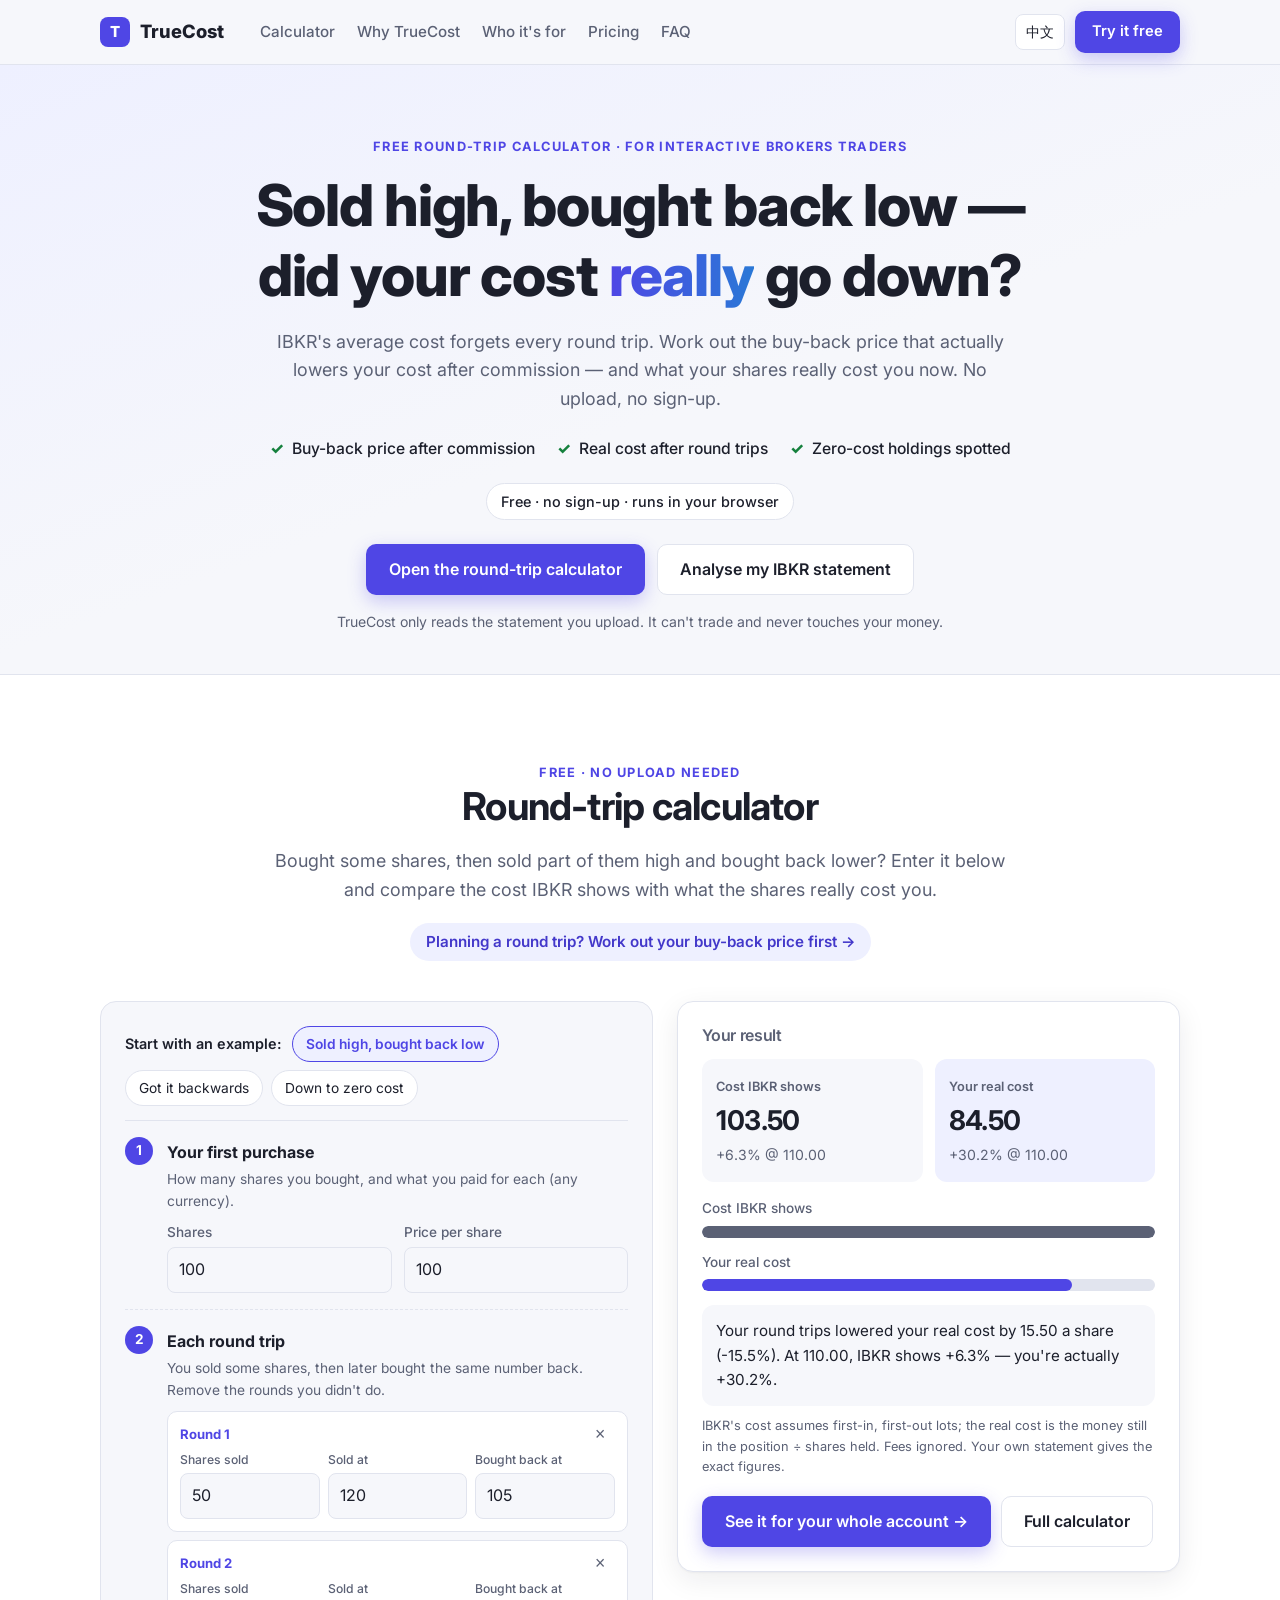
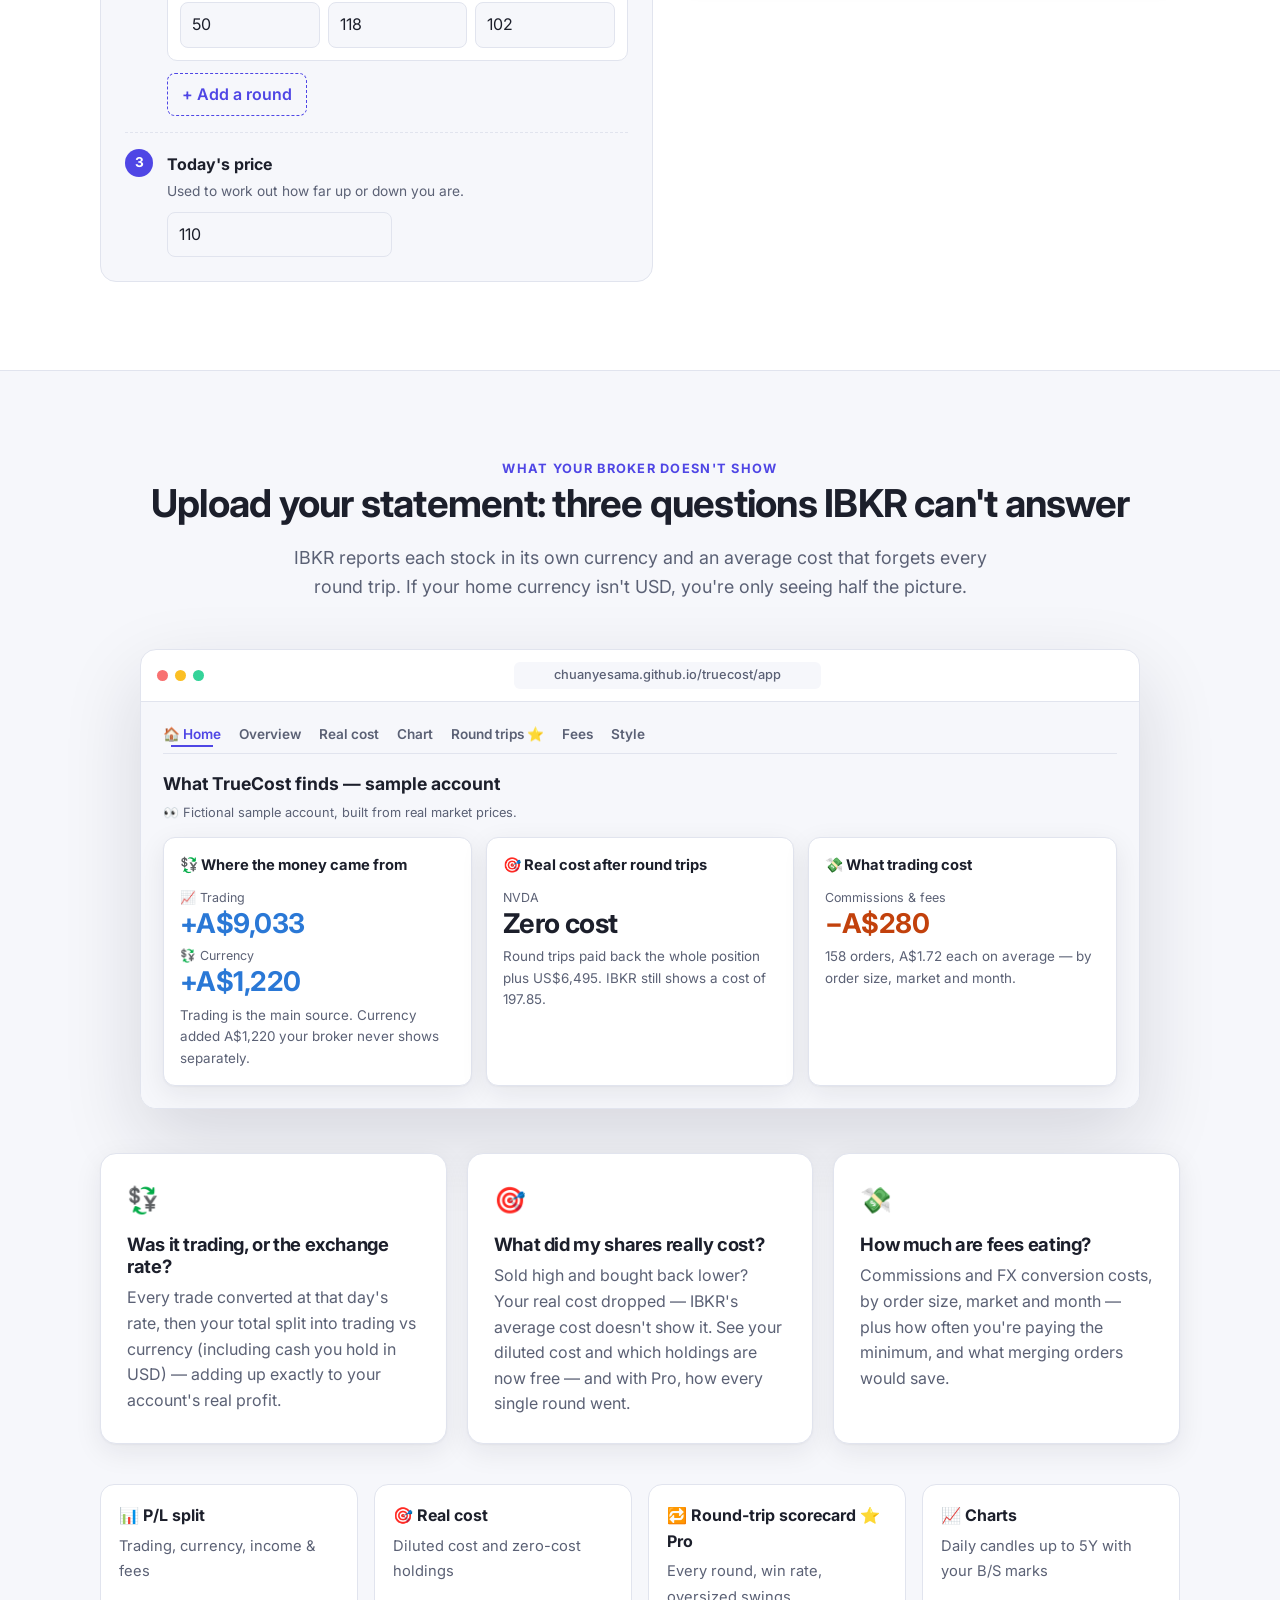
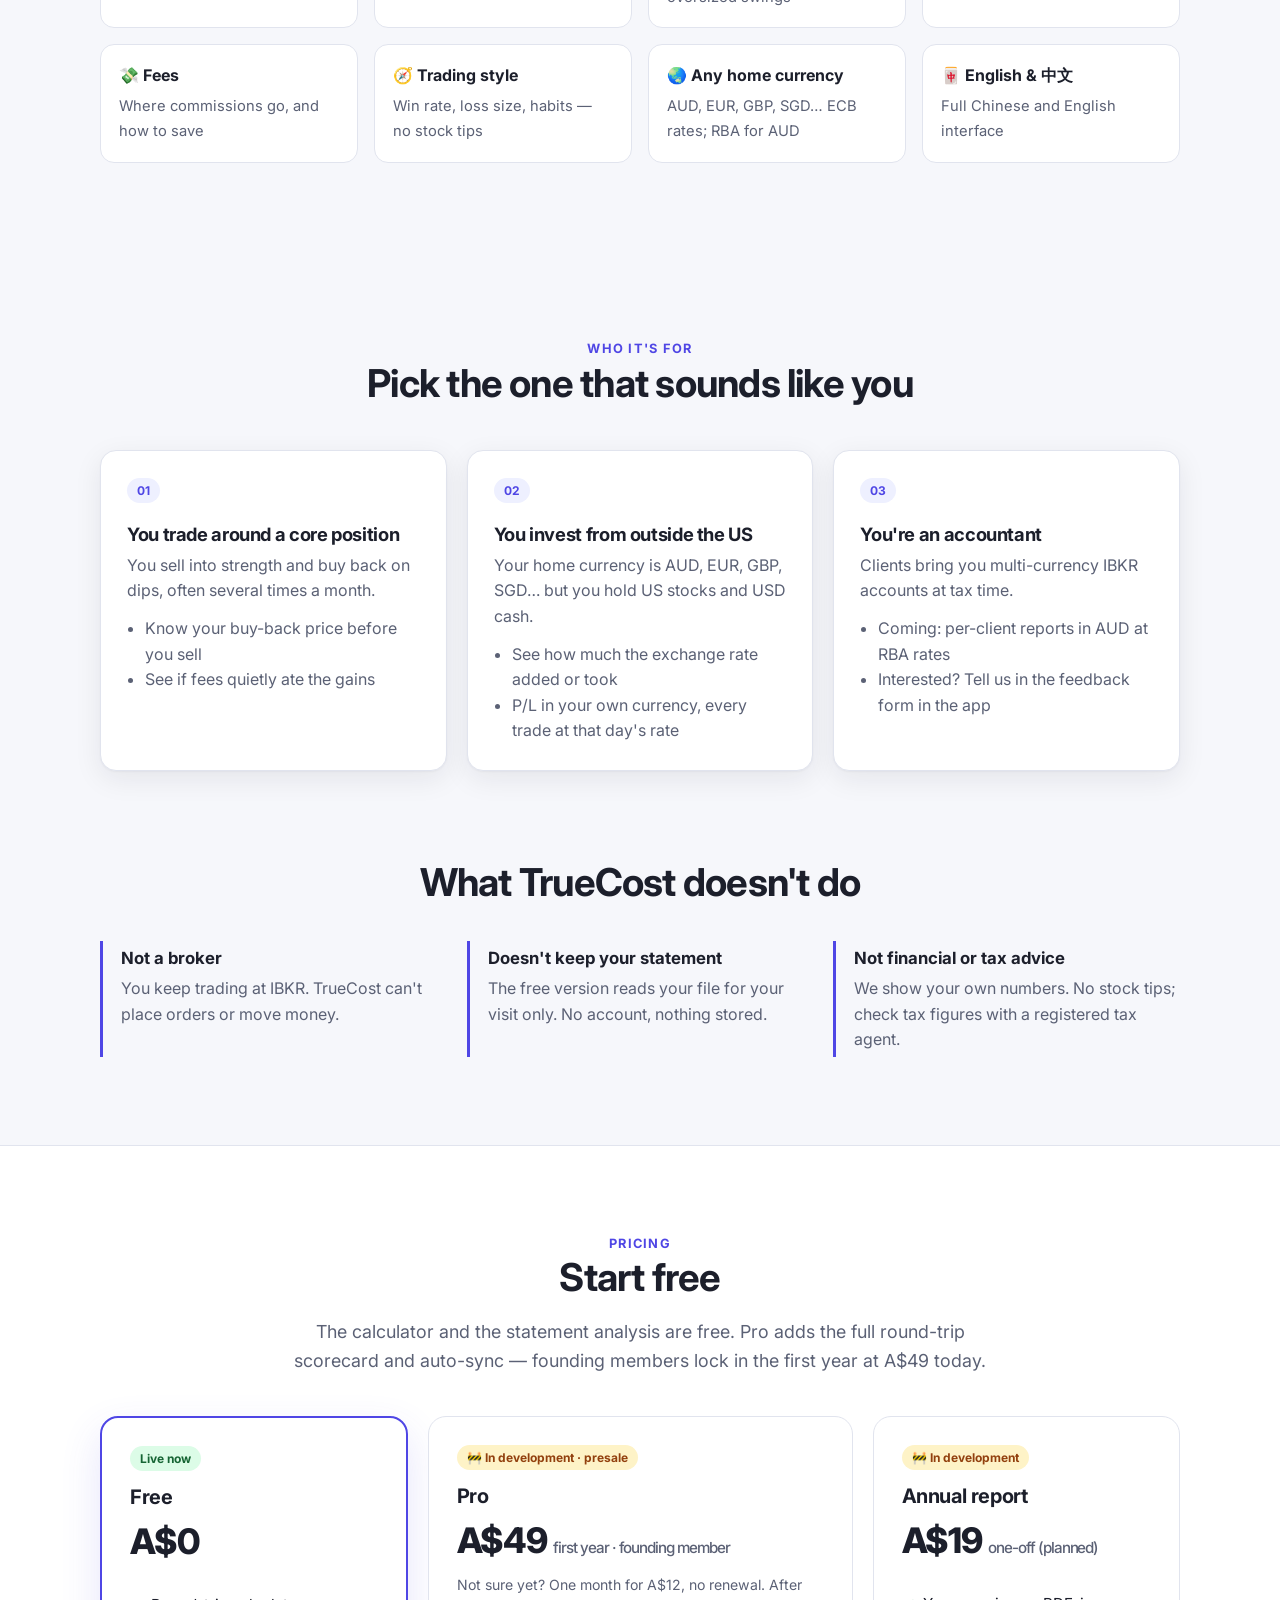
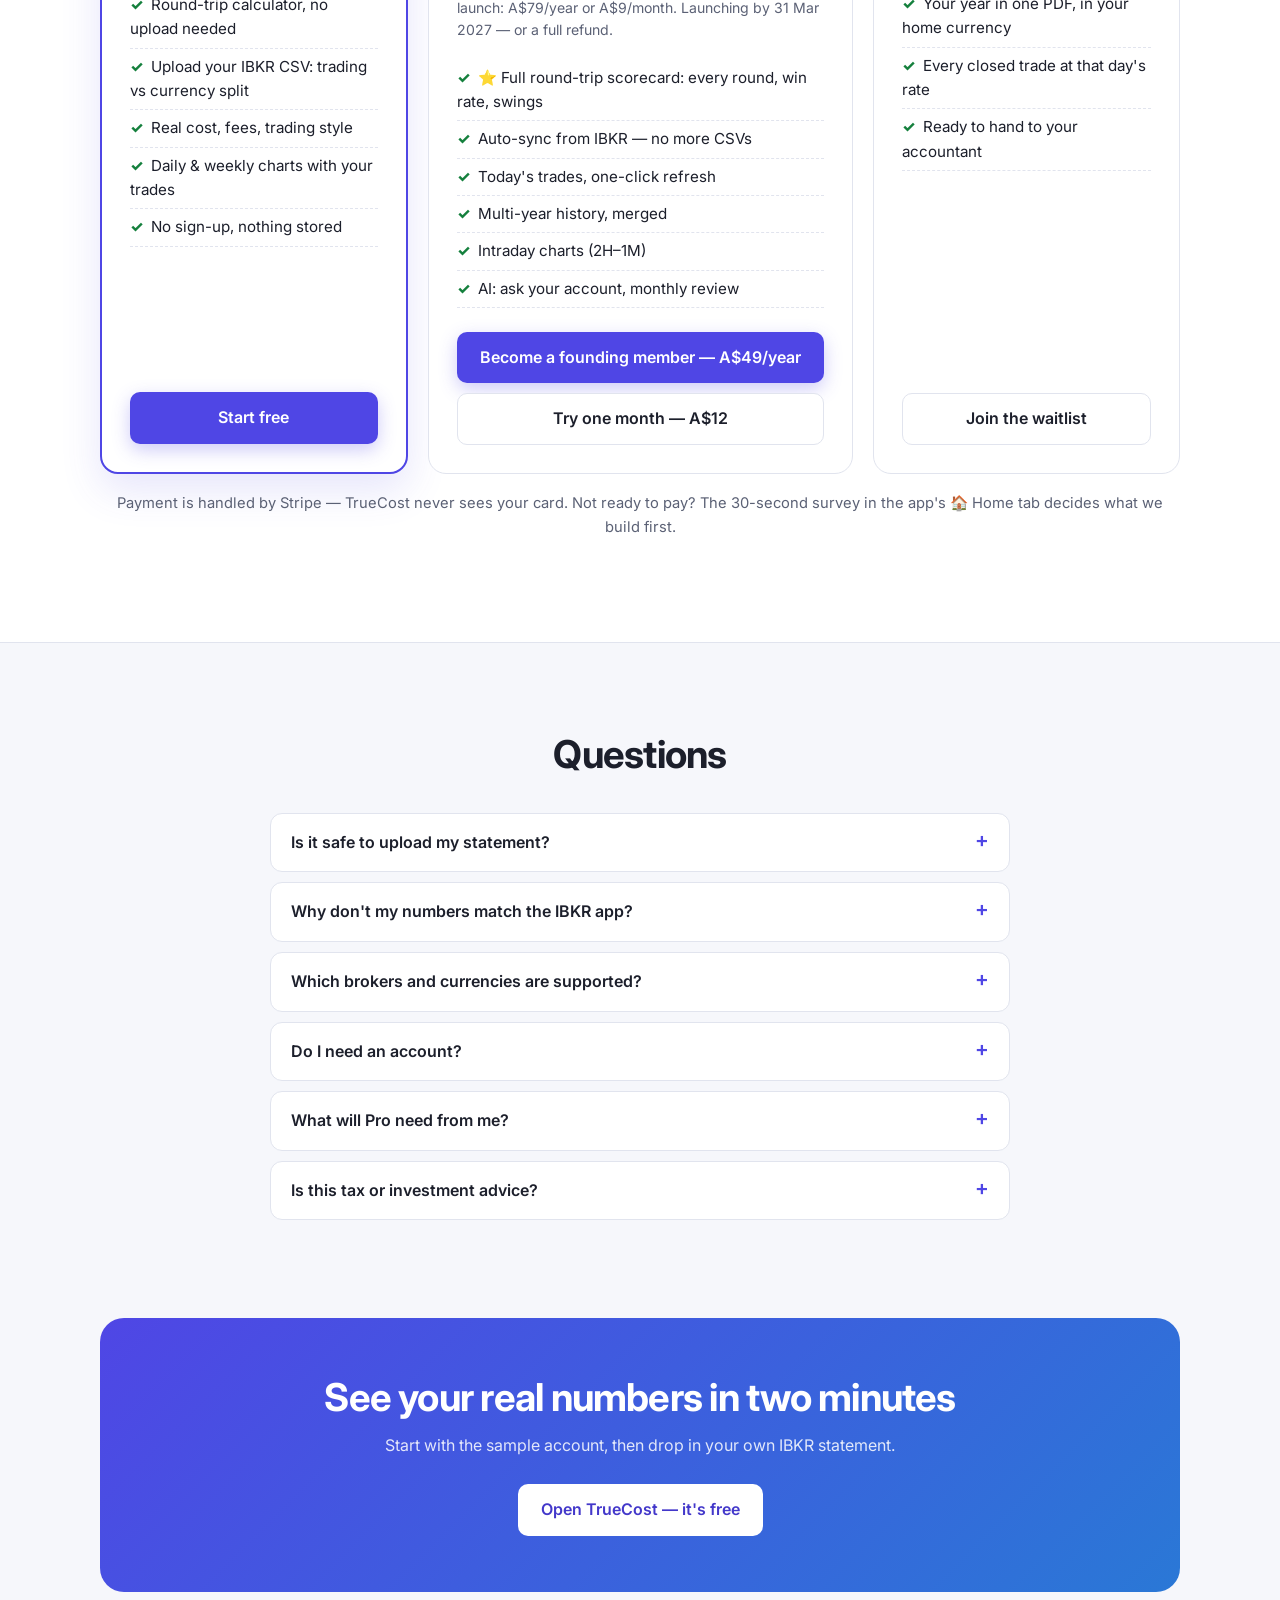
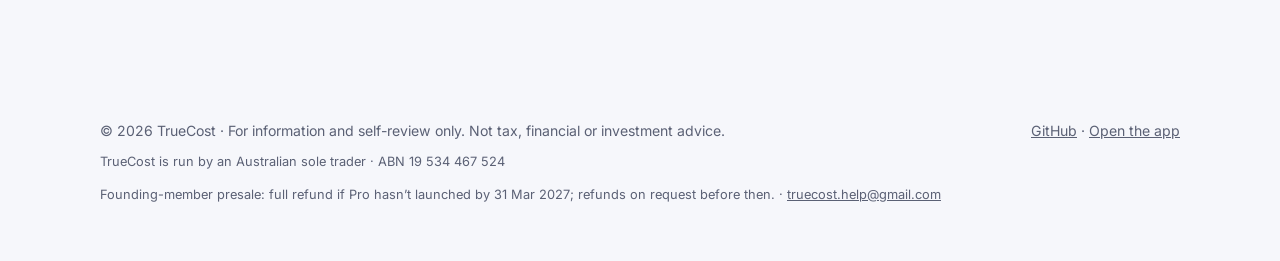
==== commit 1a9d16c2: "Live price charts in the web app via the Cloudflare price proxy PRICE_PROXY points at truecost-price" ====
--- a/docs/index.html
+++ b/docs/index.html
@@ -305,7 +305,7 @@
     f1_t: "📊 P/L split", f1_d: "Trading, currency, income & fees",
     f2_t: "🎯 Real cost", f2_d: "Diluted cost and zero-cost holdings",
     f3_t: "🔁 Round-trip scorecard ⭐ Pro", f3_d: "Every round, win rate, oversized swings",
-    f4_t: "📈 Charts", f4_d: "Candles from 2H to 5Y with your B/S marks",
+    f4_t: "📈 Charts", f4_d: "Daily candles up to 5Y with your B/S marks",
     f5_t: "💸 Fees", f5_d: "Where commissions go, and how to save",
     f6_t: "🧭 Trading style", f6_d: "Win rate, loss size, habits — no stock tips",
     f7_t: "🌏 Any home currency", f7_d: "AUD, EUR, GBP, SGD… ECB rates; RBA for AUD",
@@ -389,7 +389,7 @@
     f1_t: "📊 盈亏拆解", f1_d: "交易、汇率、收入与费用",
     f2_t: "🎯 真实成本", f2_d: "摊薄成本与零成本持股",
     f3_t: "🔁 做 T 成绩单 ⭐ 专业版", f3_d: "每一轮明细、胜率、加仓波段",
-    f4_t: "📈 K 线图", f4_d: "2 小时到 5 年，标出你的每笔买卖",
+    f4_t: "📈 K 线图", f4_d: "日线到 5 年，标出你的每笔买卖",
     f5_t: "💸 费用透视", f5_d: "佣金花在哪、怎么省",
     f6_t: "🧭 交易风格", f6_d: "胜率、亏损幅度、交易习惯——不荐股",
     f7_t: "🌏 任何本币", f7_d: "澳元、欧元、英镑、新元……ECB 汇率；澳元可选 RBA",
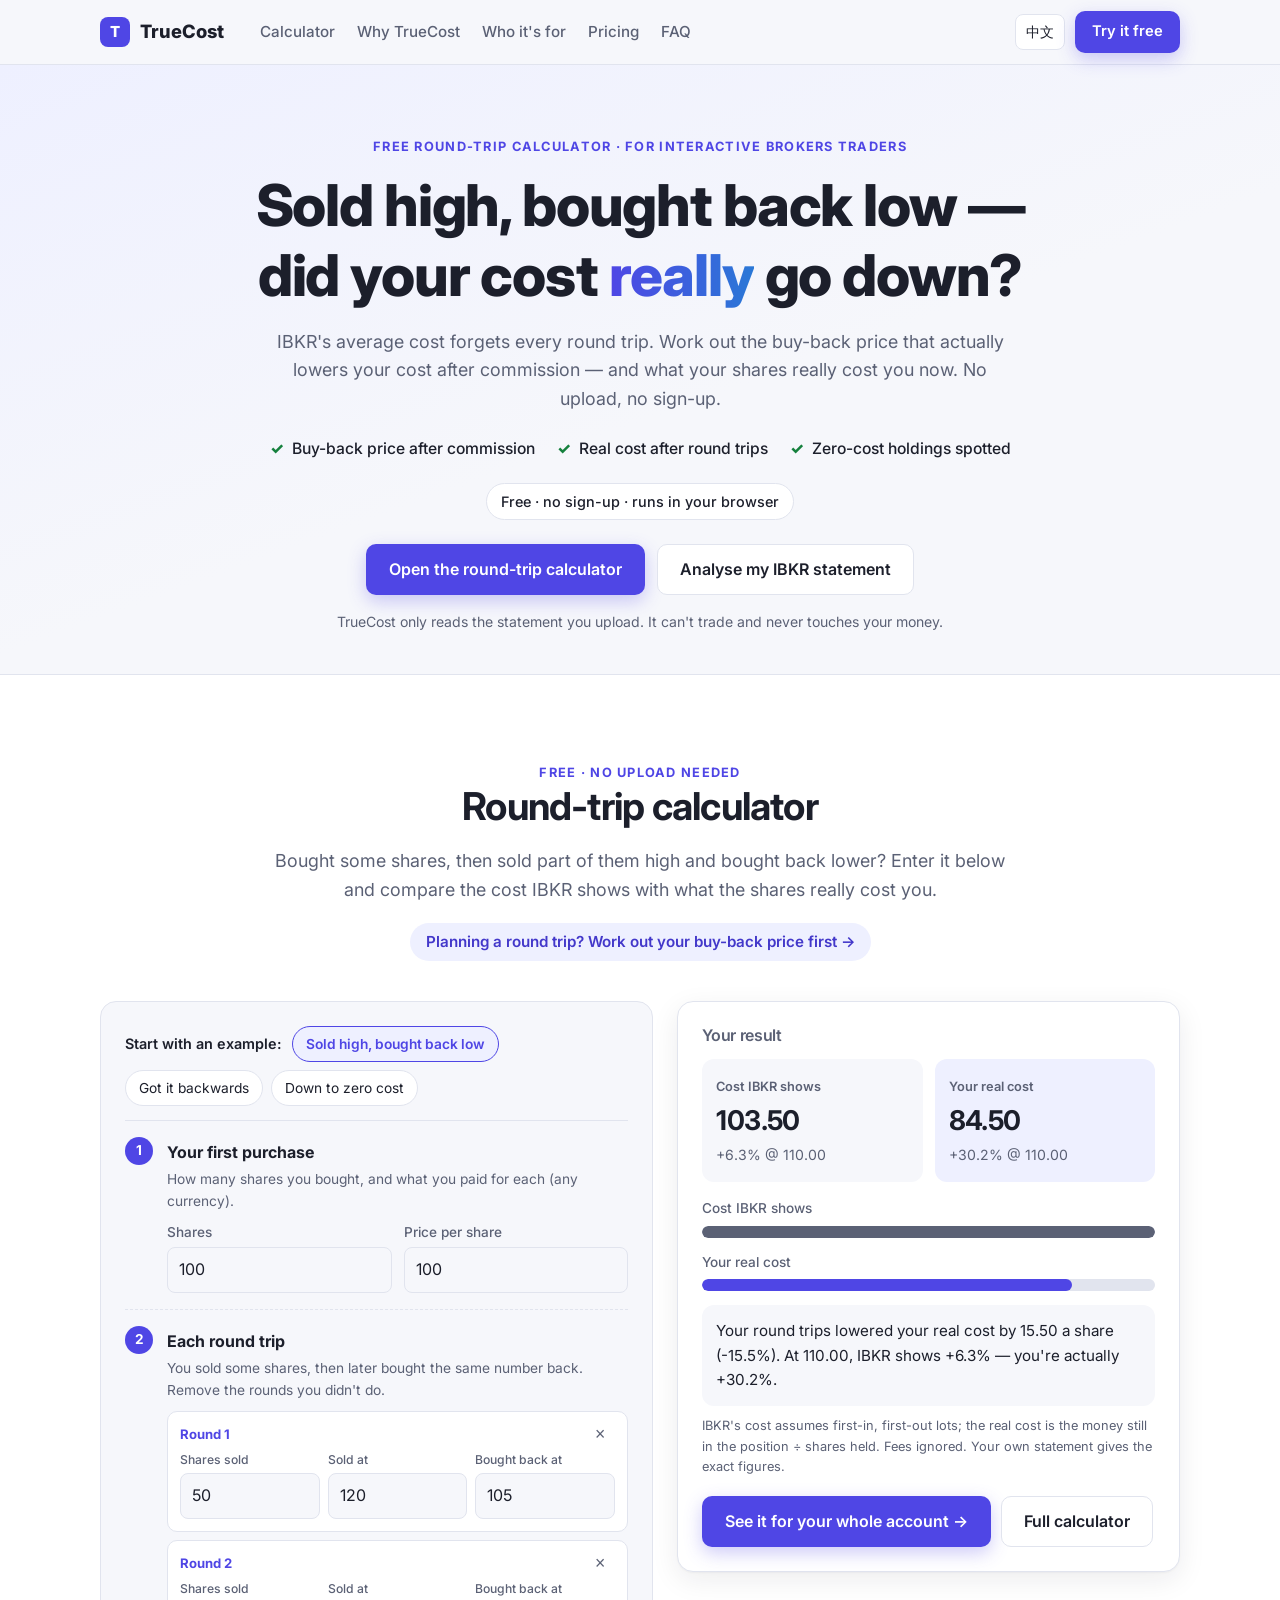
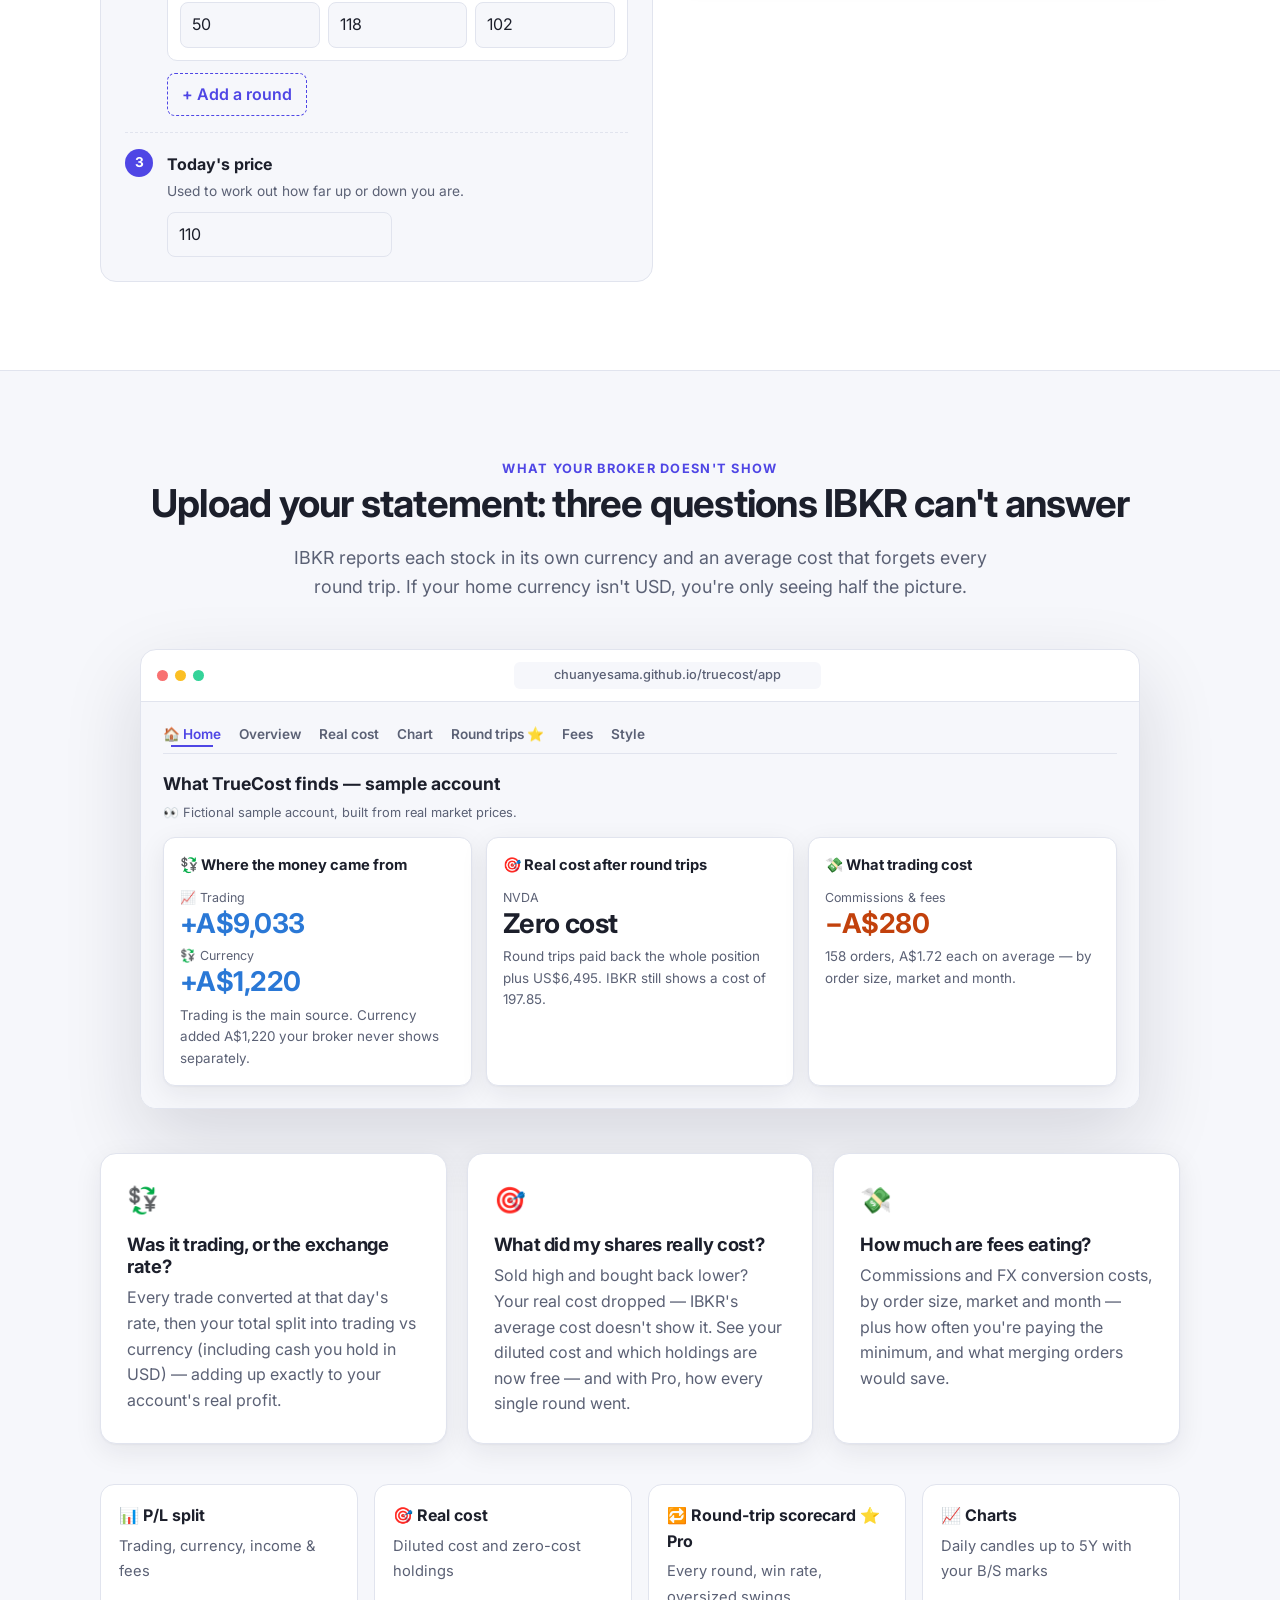
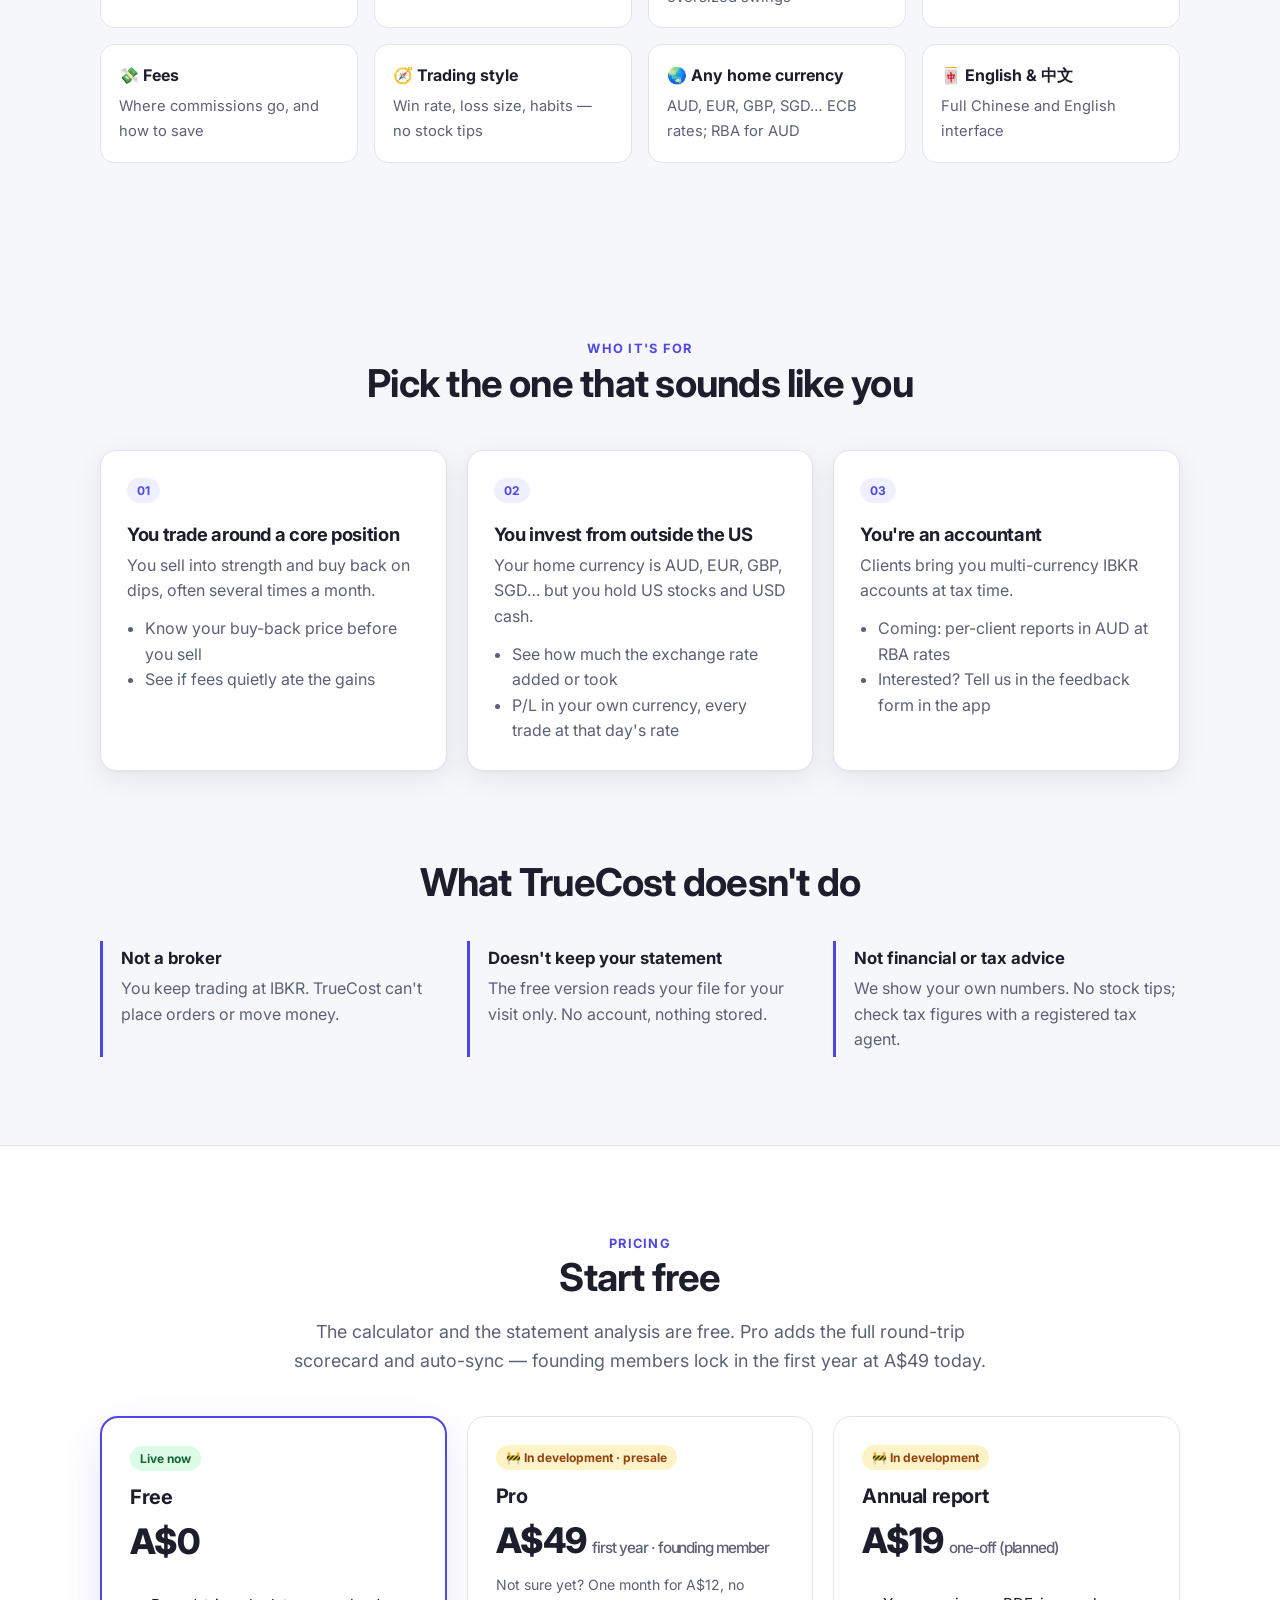
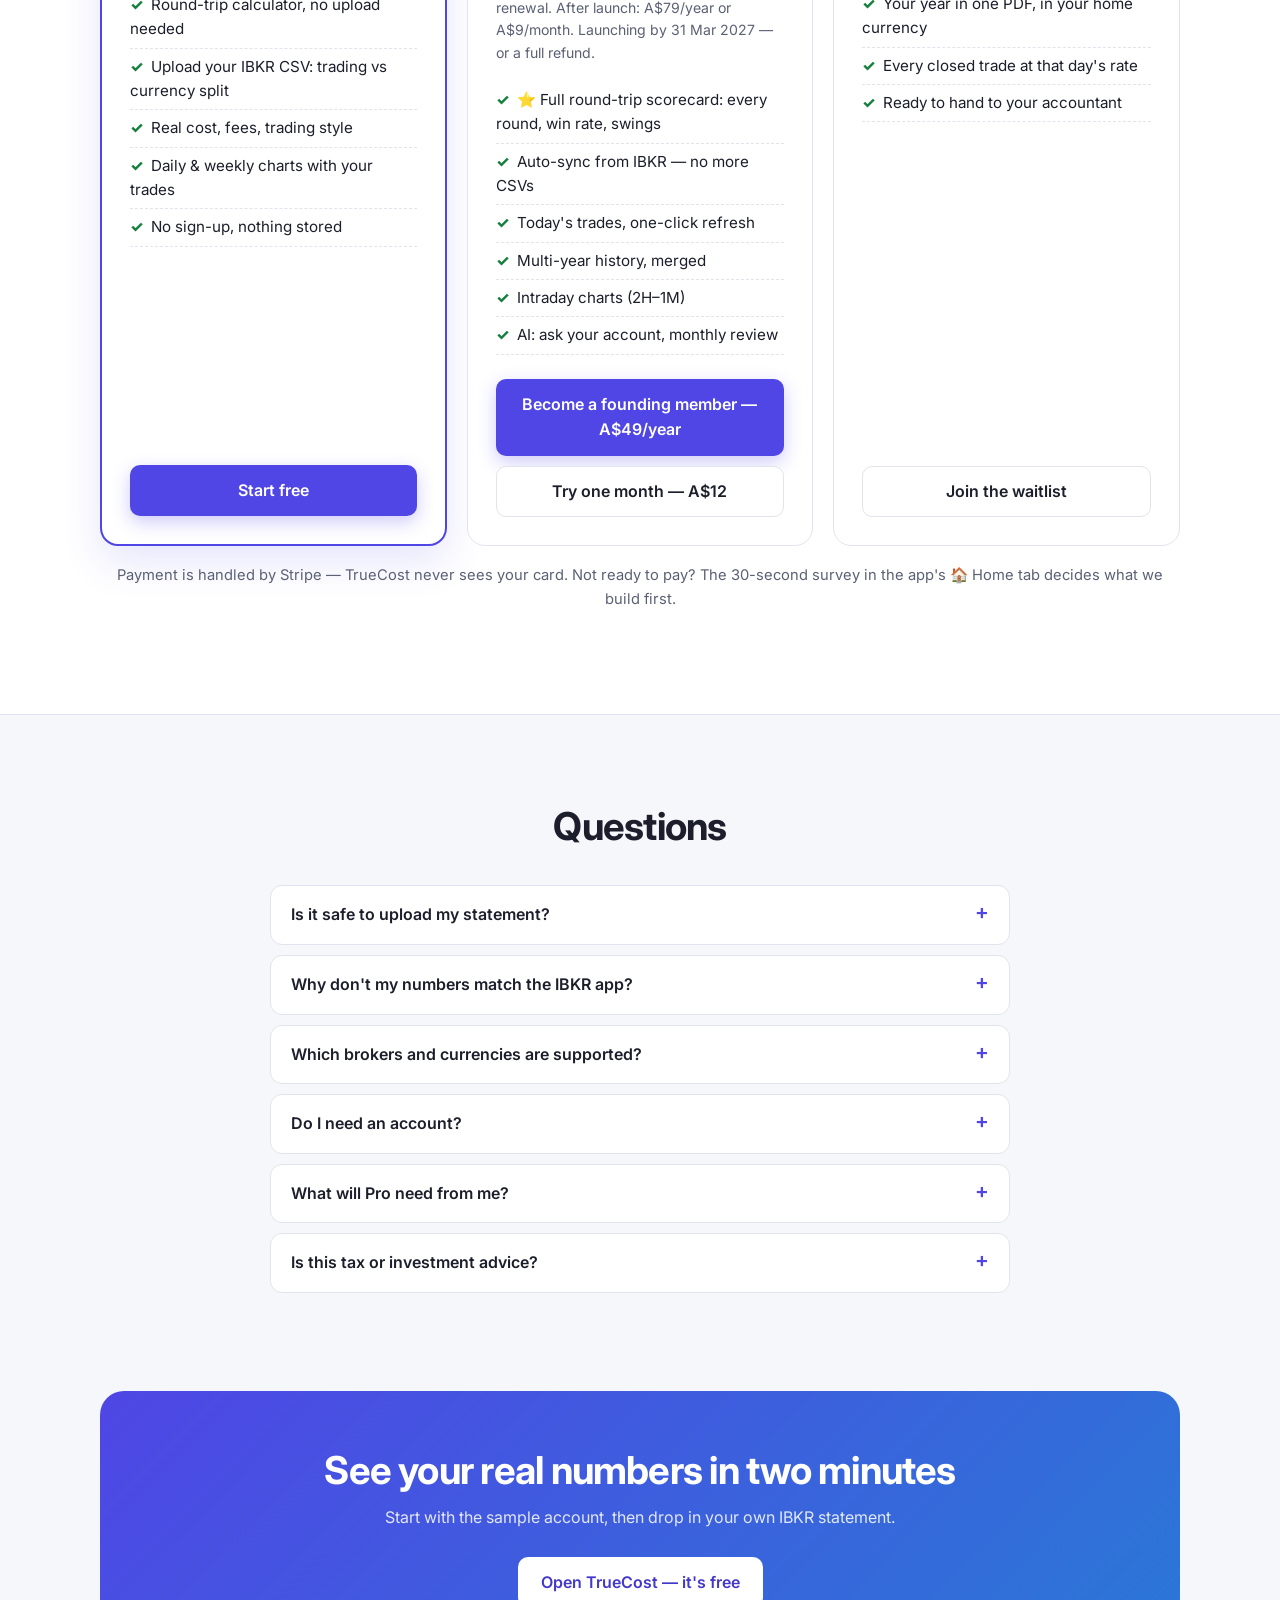
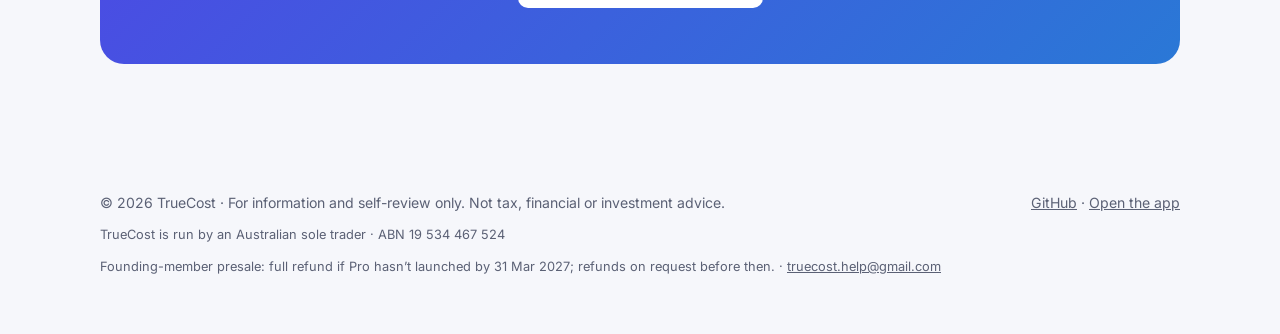
==== commit 1df6e526: "Site fixes: link previews on X, no sideways scroll on phones, "public" not "open source" - og/twitte" ====
--- a/docs/index.html
+++ b/docs/index.html
@@ -5,6 +5,15 @@
 <meta name="viewport" content="width=device-width, initial-scale=1">
 <title>TrueCost — round-trip calculator & real cost for IBKR traders</title>
 <meta name="description" content="Upload your Interactive Brokers statement and see, in your home currency, whether your profit came from trading or the exchange rate, your real cost after trading around a position, and what fees cost you. Free, no sign-up.">
+<meta property="og:type" content="website">
+<meta property="og:site_name" content="TrueCost">
+<meta property="og:title" content="TrueCost: round-trip calculator & real cost for IBKR traders">
+<meta property="og:description" content="Sold high, bought back low: did your cost really go down? Free buy-back calculator after commission, plus your real cost and FX vs trading split from your IBKR statement.">
+<meta property="og:url" content="https://chuanyesama.github.io/truecost/">
+<meta property="og:image" content="https://chuanyesama.github.io/truecost/og.jpg">
+<meta property="og:image:width" content="1200">
+<meta property="og:image:height" content="630">
+<meta name="twitter:card" content="summary_large_image">
 <link rel="icon" href="data:image/svg+xml,<svg xmlns='http://www.w3.org/2000/svg' viewBox='0 0 100 100'><rect width='100' height='100' rx='22' fill='%234f46e5'/><text x='50' y='68' font-size='54' font-family='Arial' font-weight='700' fill='white' text-anchor='middle'>T</text></svg>">
 <link rel="preconnect" href="https://fonts.googleapis.com">
 <link rel="preconnect" href="https://fonts.gstatic.com" crossorigin>
--- a/docs/style.css
+++ b/docs/style.css
@@ -174,8 +174,8 @@
 .nots span { color: var(--muted); }
 
 /* pricing */
-.plans { display: grid; grid-template-columns: repeat(3, 1fr); gap: 20px; margin-top: 40px; }
-@media (max-width: 900px) { .plans { grid-template-columns: 1fr; } }
+.plans { display: grid; grid-template-columns: repeat(3, minmax(0, 1fr)); gap: 20px; margin-top: 40px; }
+@media (max-width: 900px) { .plans { grid-template-columns: minmax(0, 1fr); } }
 .plan { background: var(--card); border: 1px solid var(--line); border-radius: 18px; padding: 28px; display: flex; flex-direction: column; }
 .plan.main { border: 2px solid var(--accent); box-shadow: 0 16px 40px rgba(79,70,229,.14); }
 .plan .state { align-self: flex-start; font-size: .75rem; font-weight: 700; border-radius: 999px; padding: 3px 10px; }
@@ -187,7 +187,7 @@
 .plan ul { list-style: none; padding: 0; margin: 18px 0 24px; flex: 1; }
 .plan li { padding: 6px 0; border-bottom: 1px dashed var(--line); font-size: .95rem; }
 .plan li::before { content: "✓"; color: var(--ok); font-weight: 800; margin-right: 8px; }
-.plan .btn { justify-content: center; }
+.plan .btn { justify-content: center; white-space: normal; text-align: center; }  /* long founder labels wrap on phones */
 .plan-btns { display: grid; gap: 10px; }
 .soon-note { margin-top: 18px; text-align: center; color: var(--muted); font-size: .92rem; }
 
